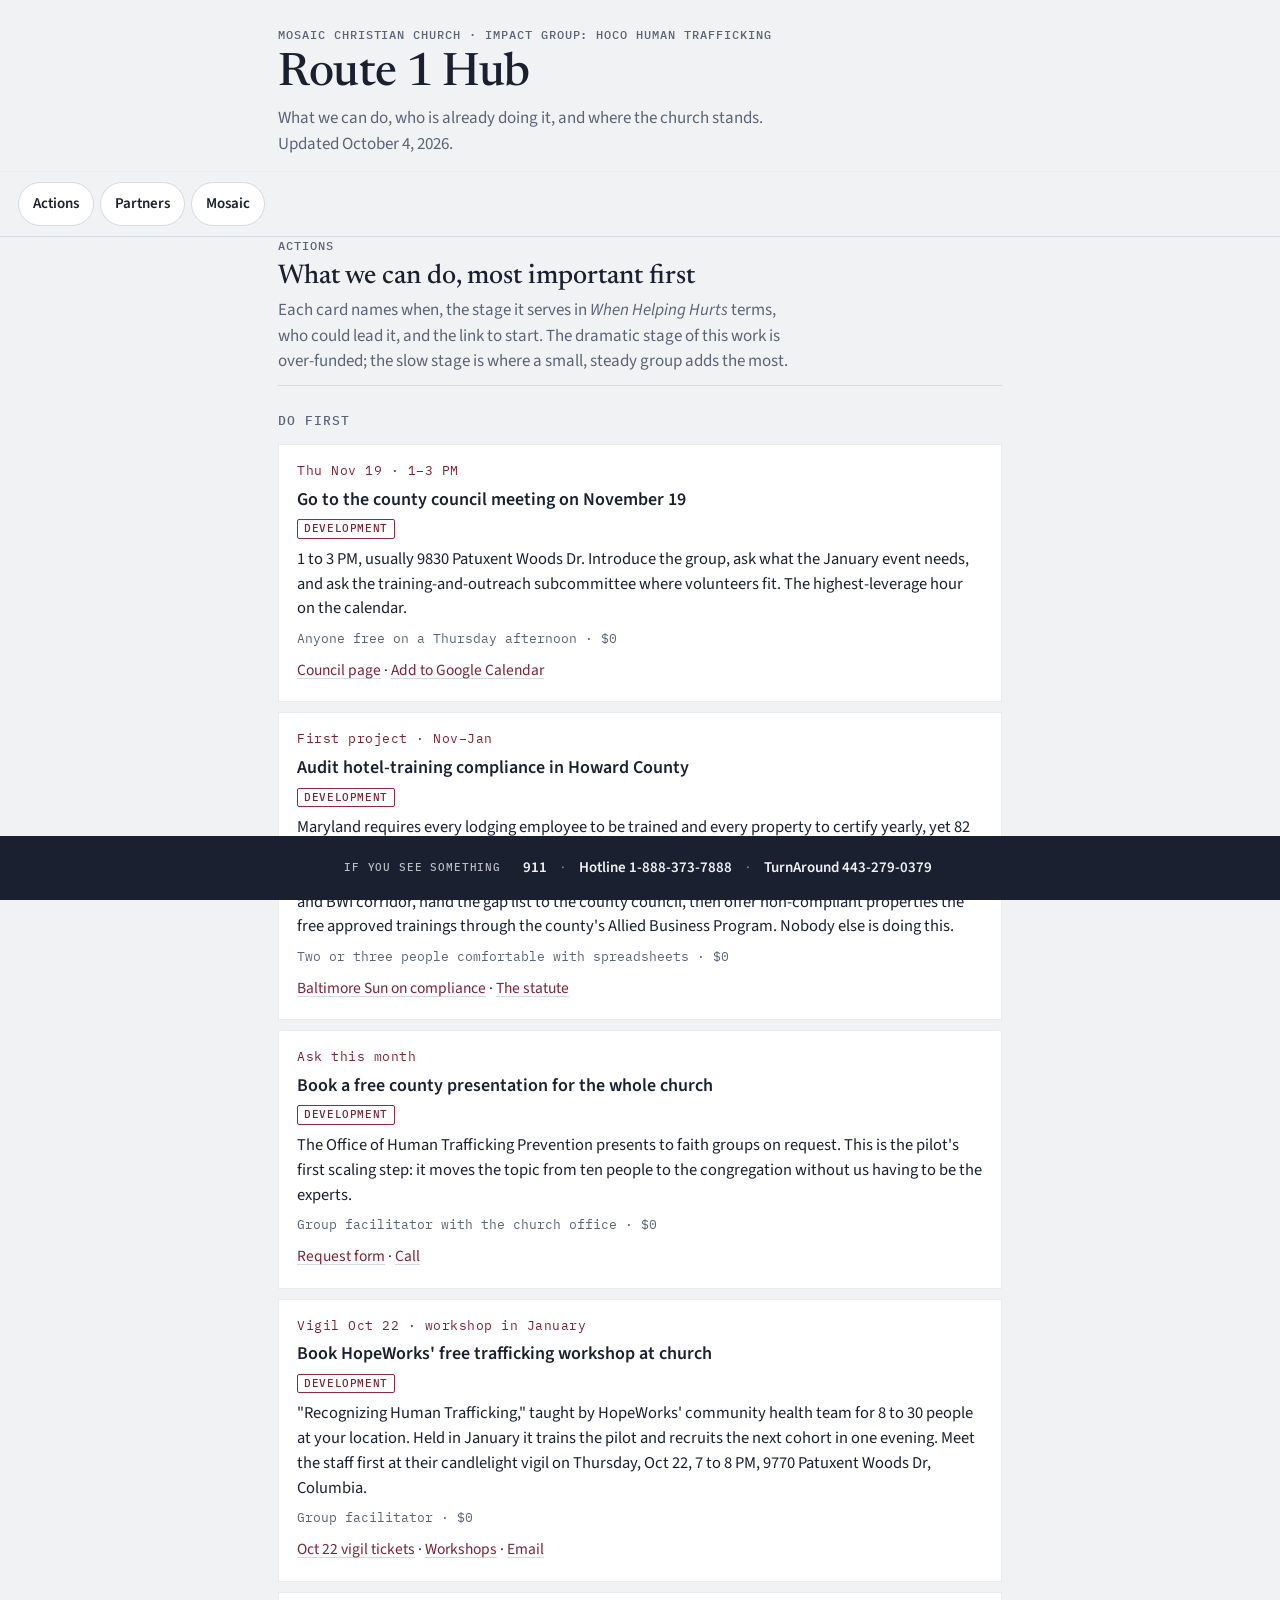
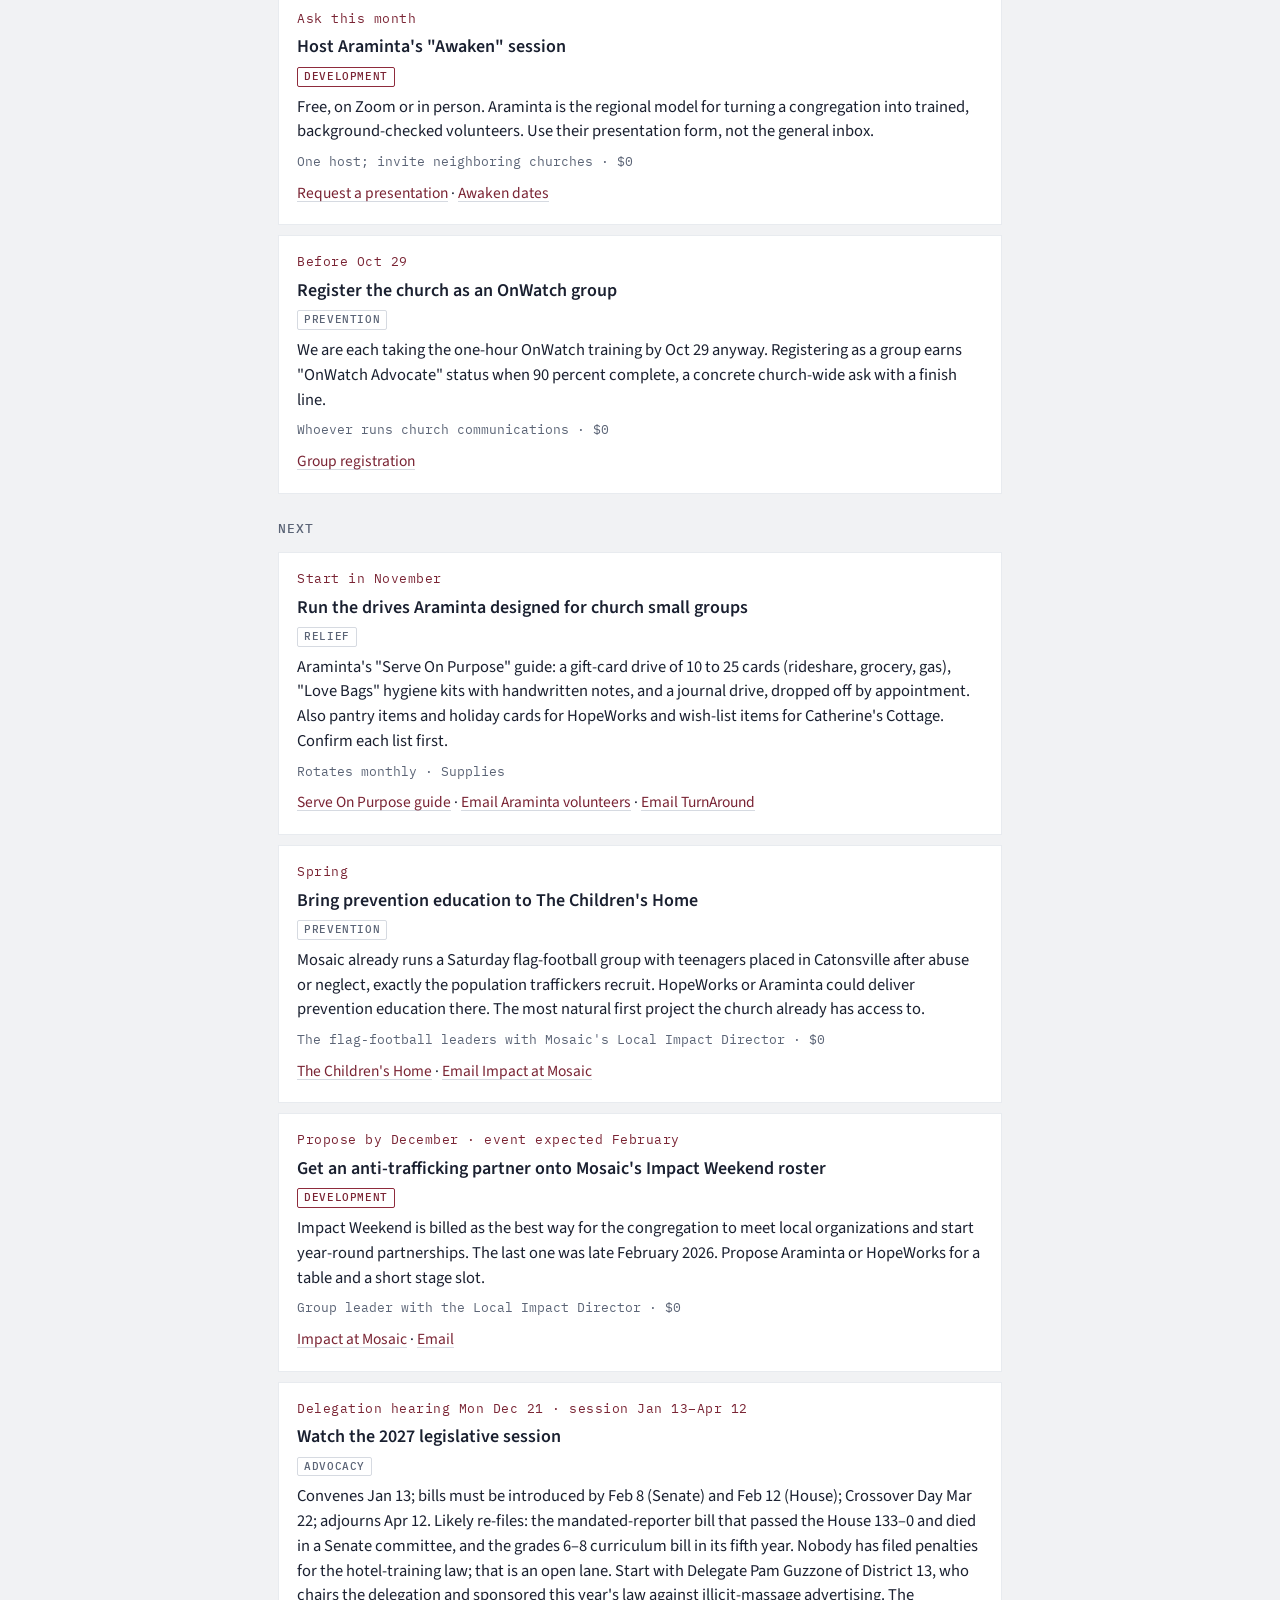
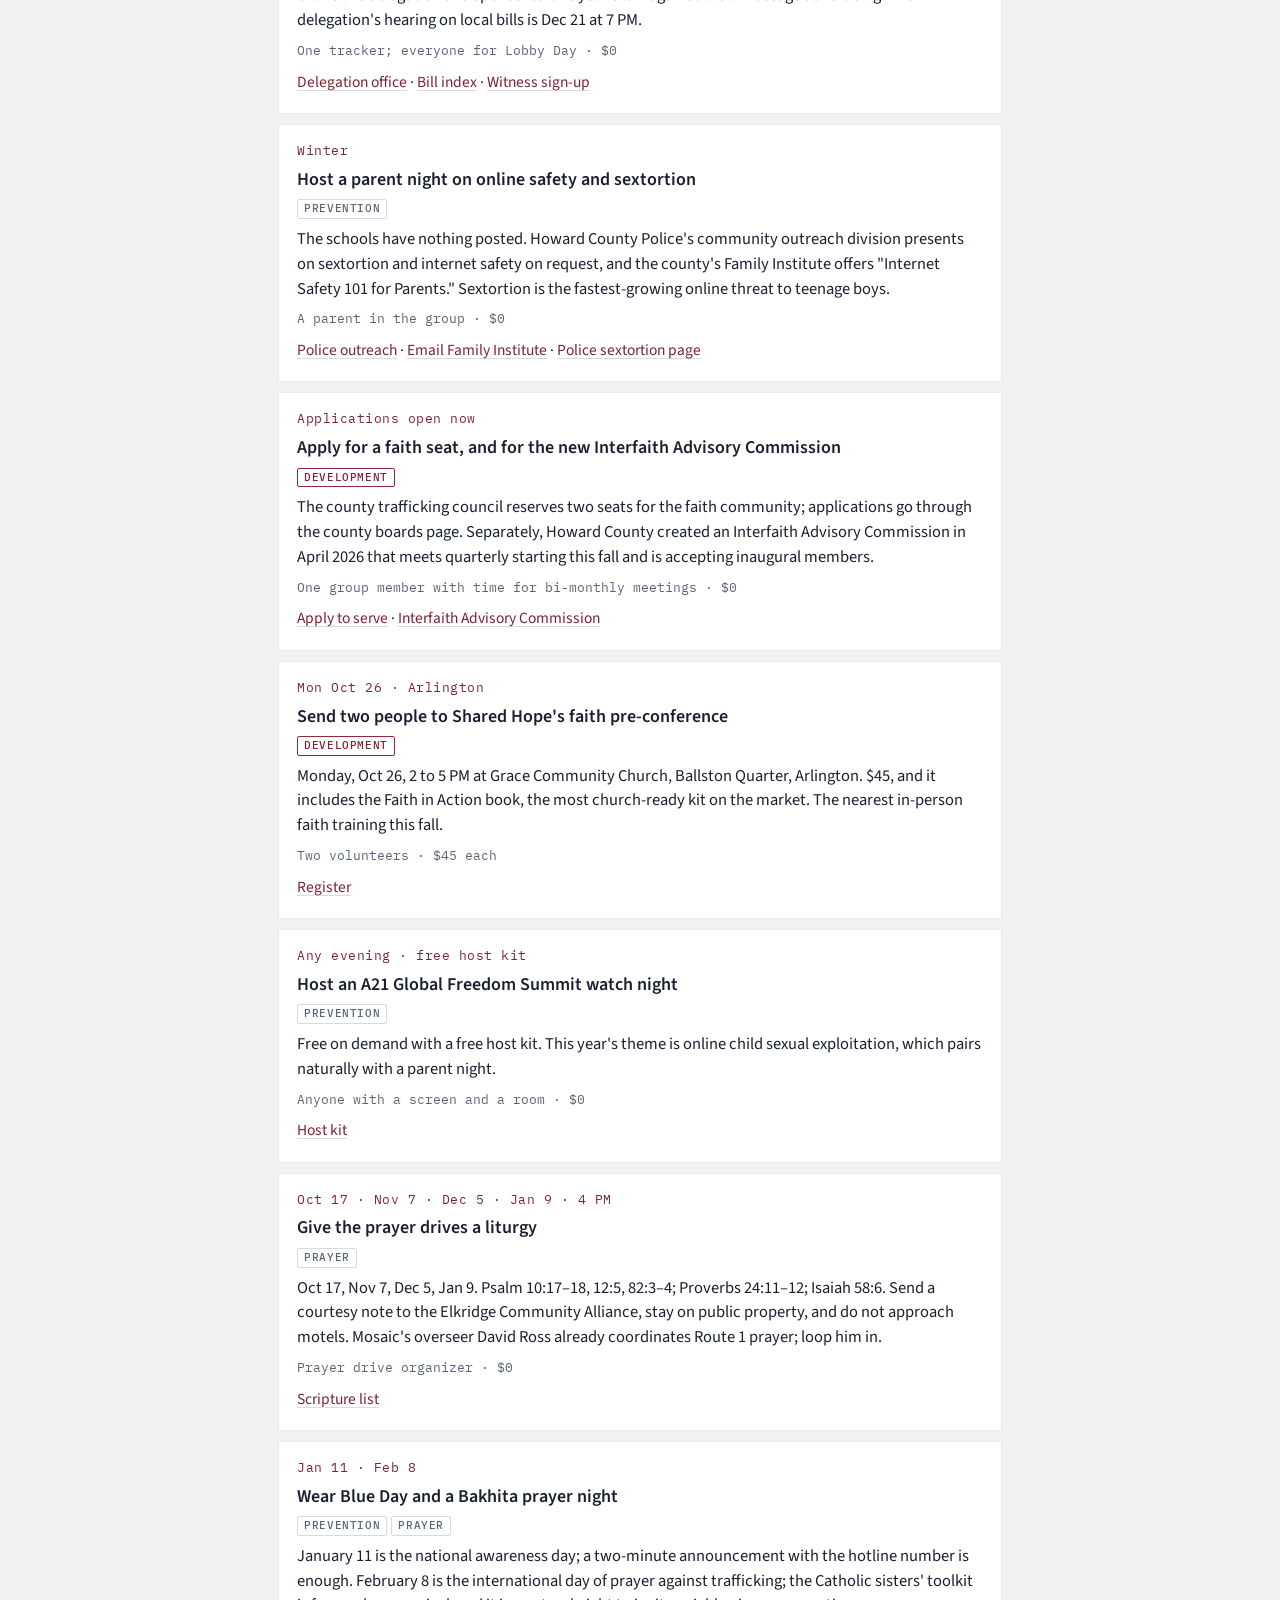
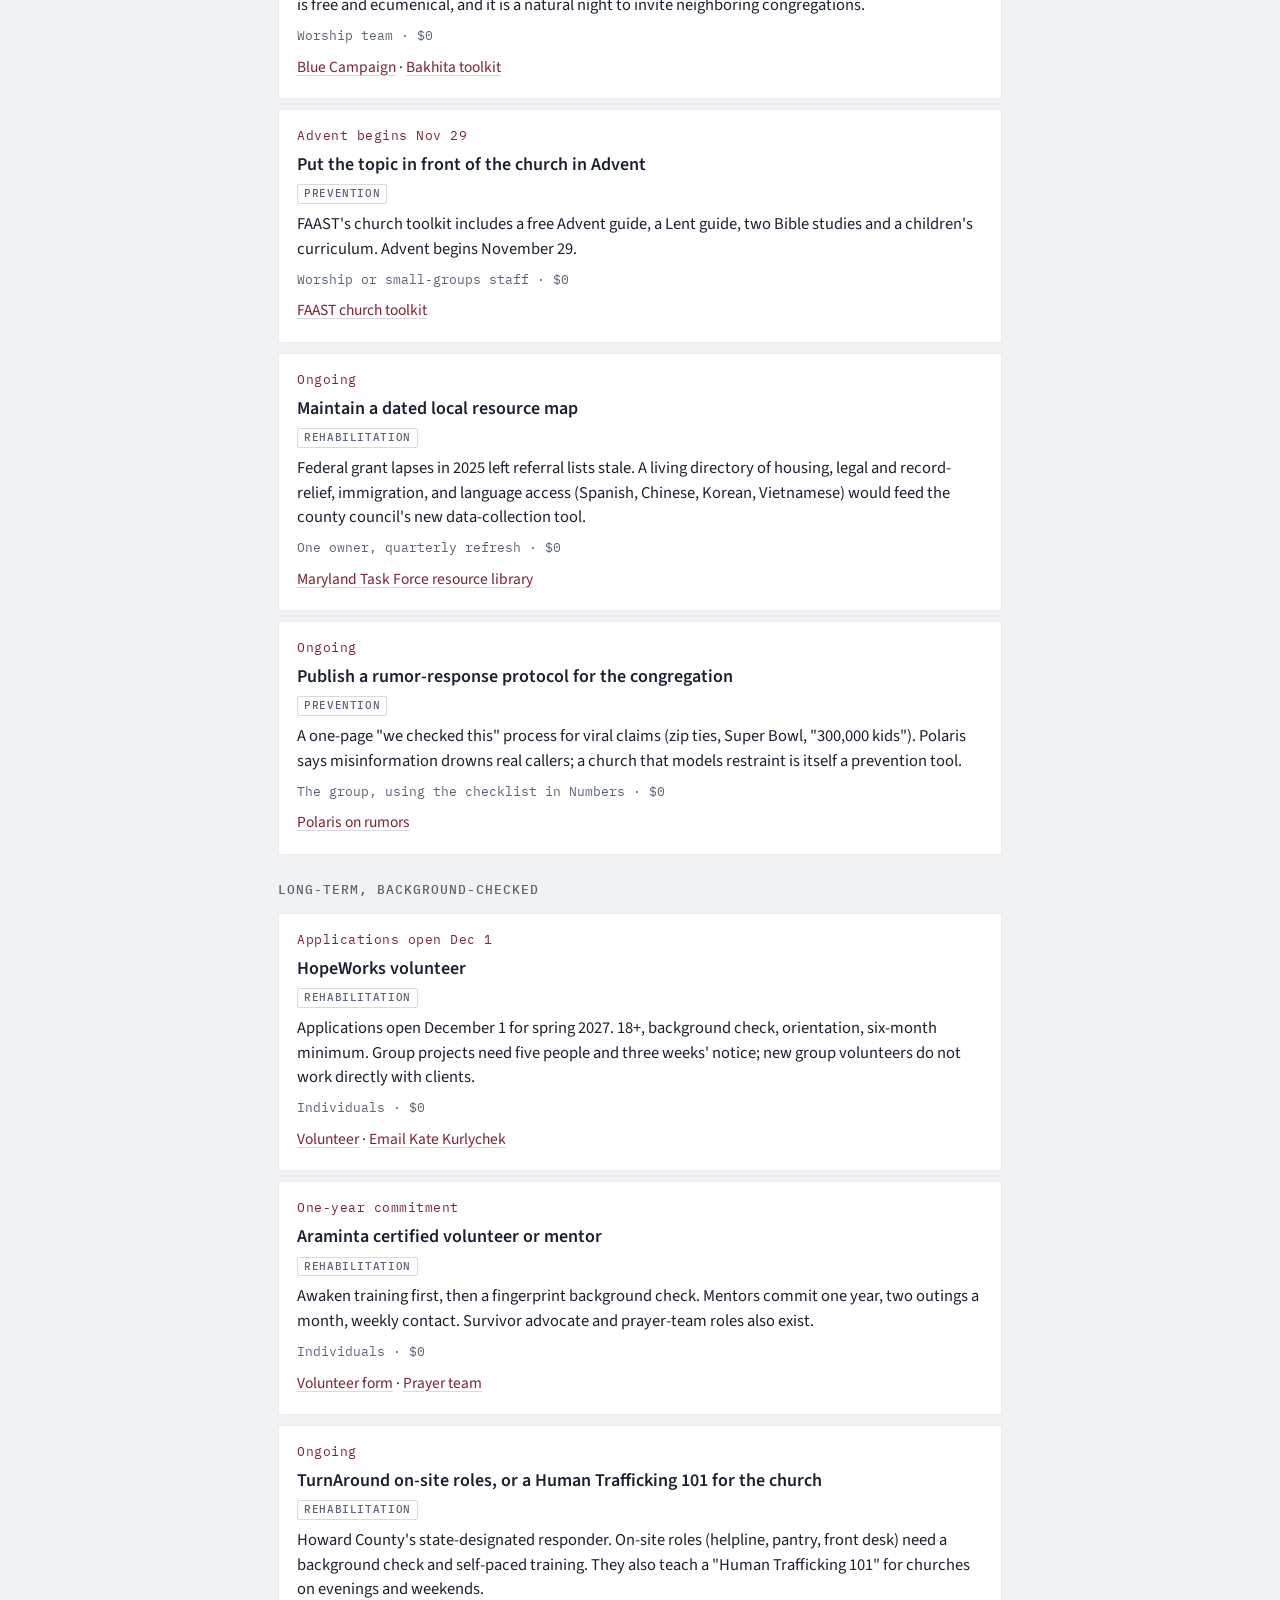
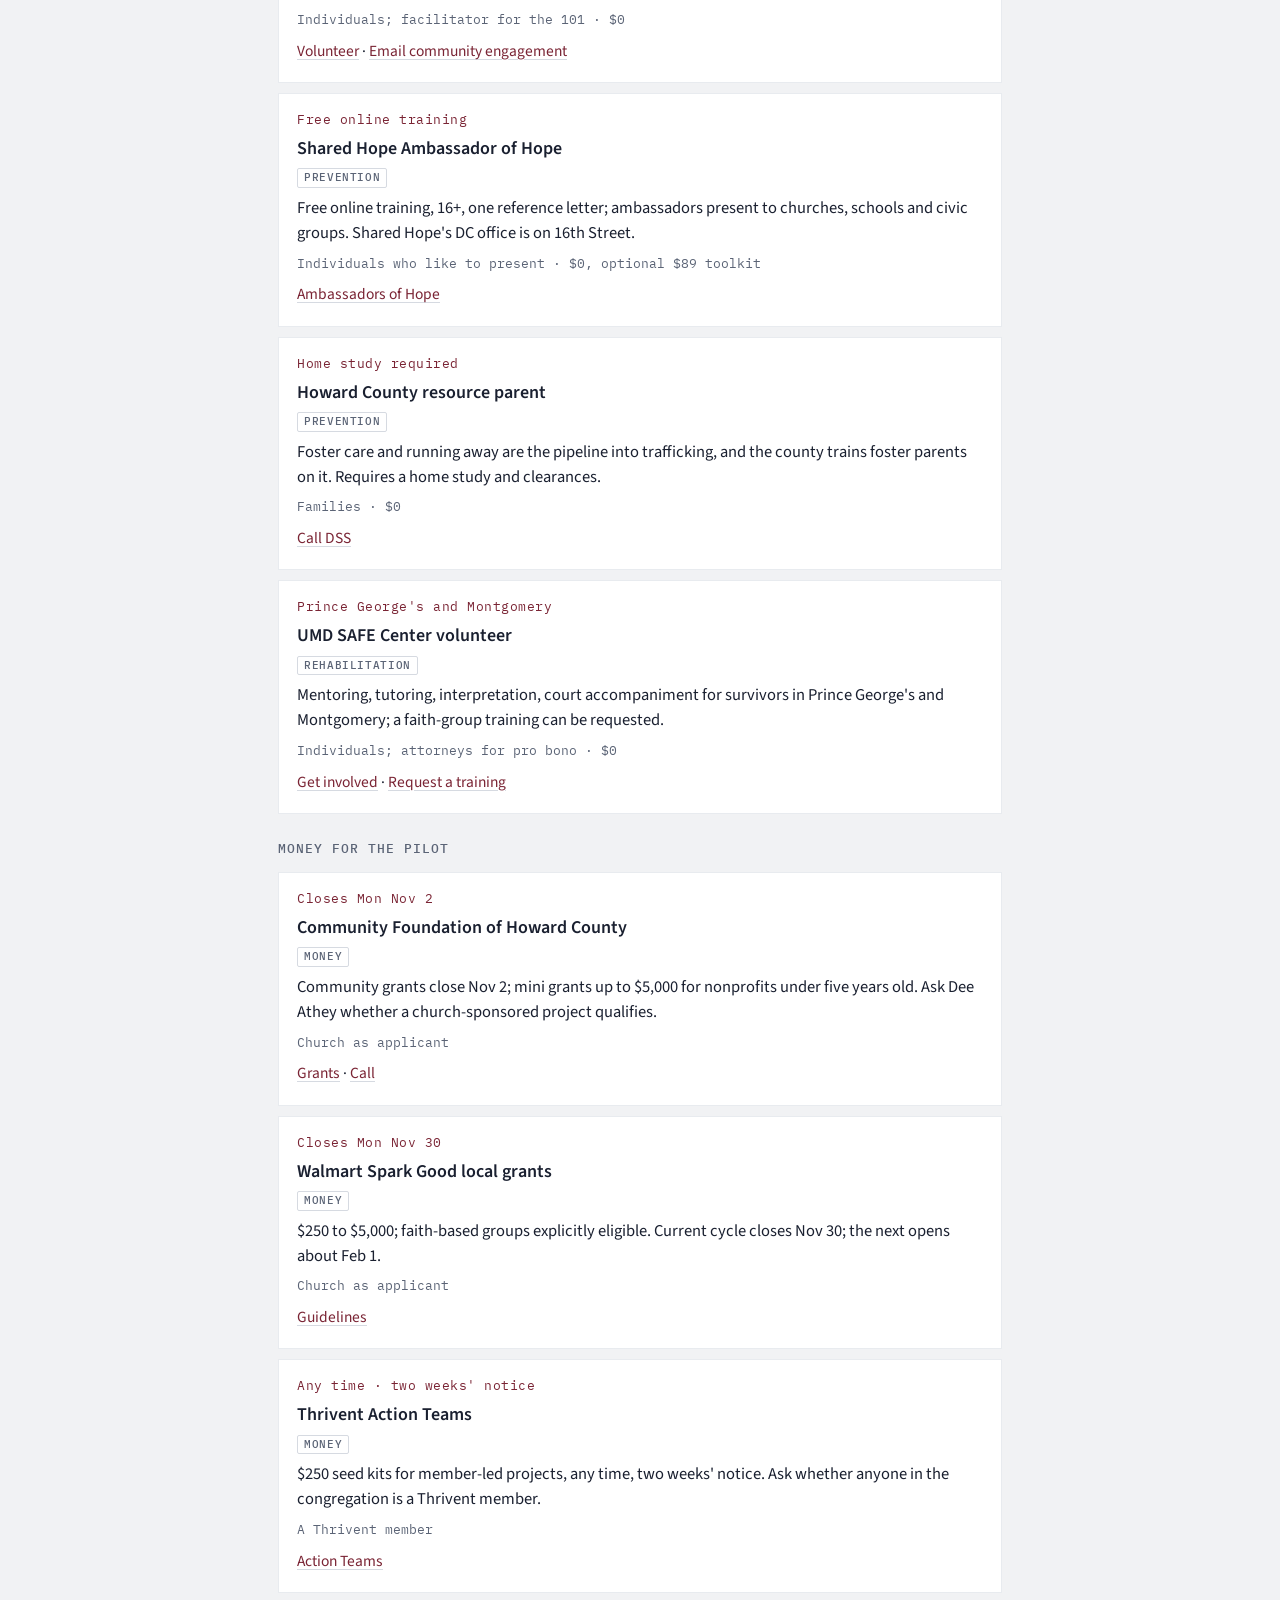
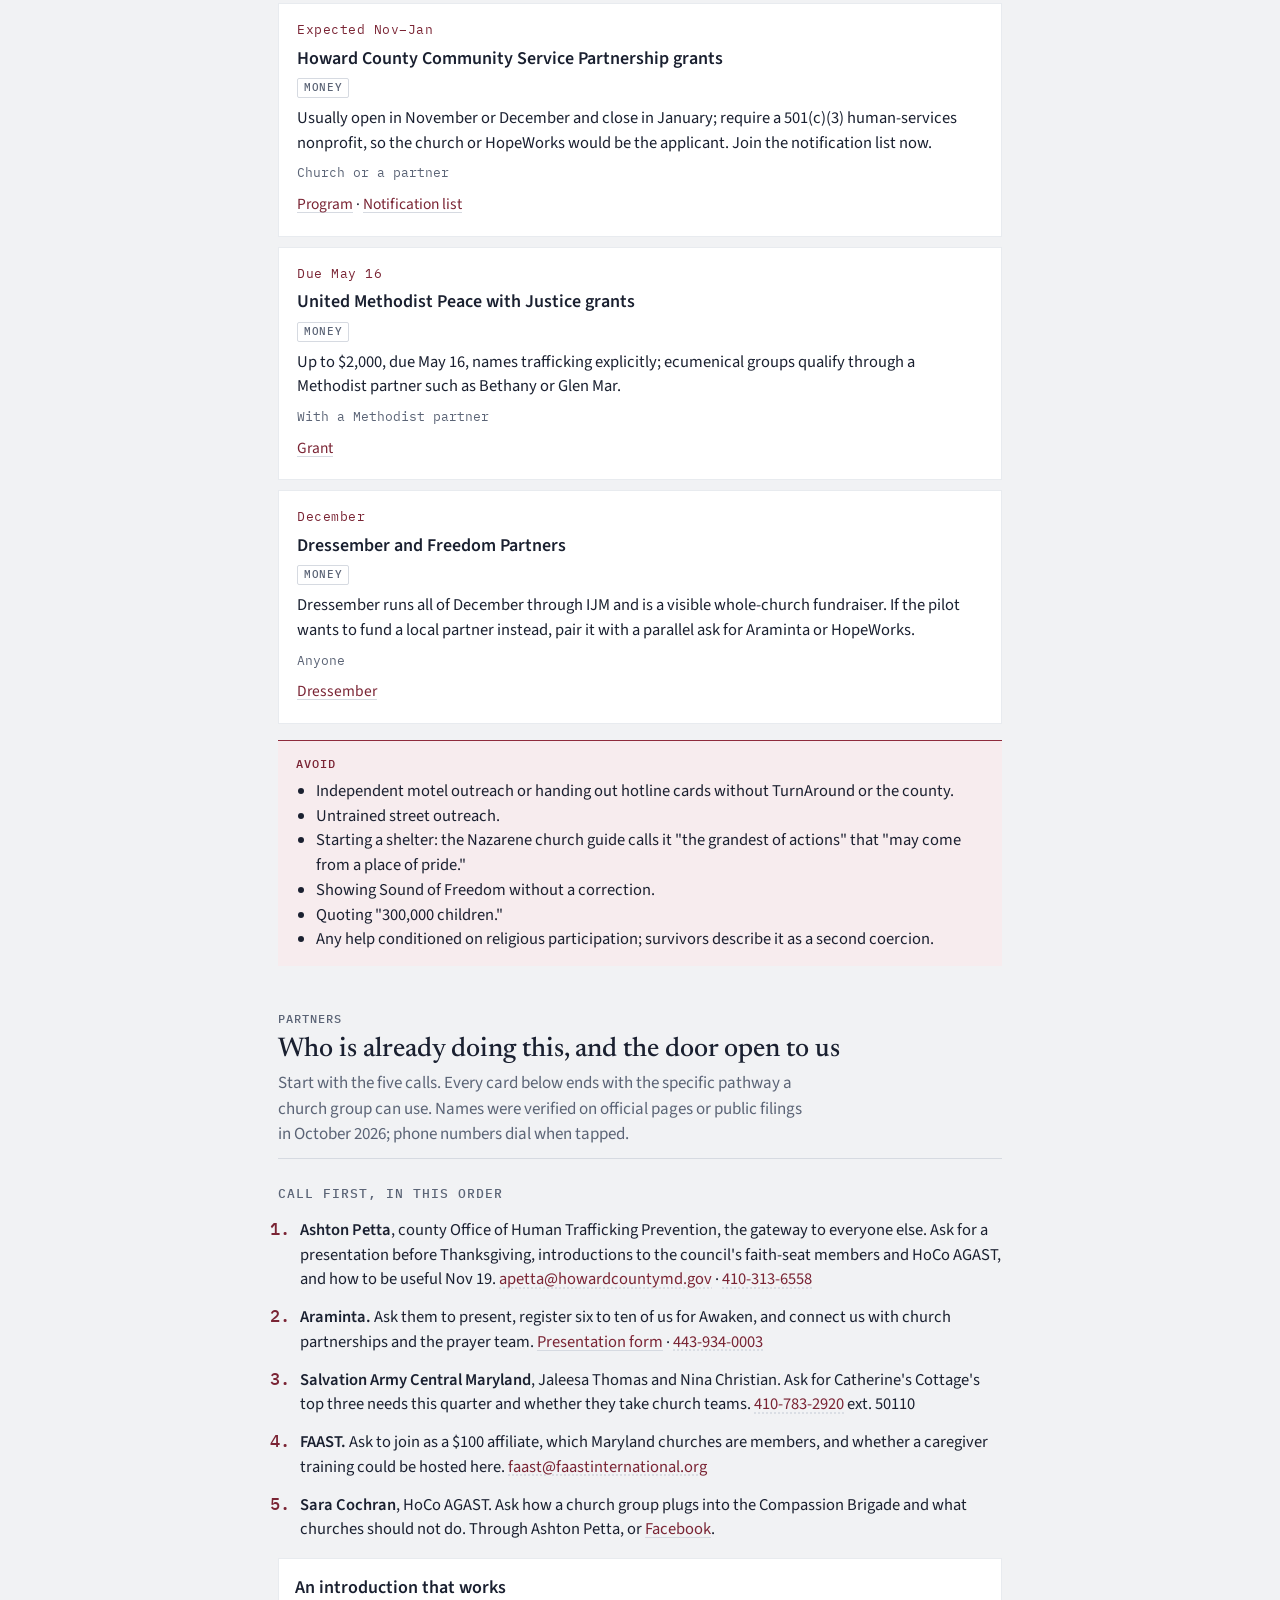
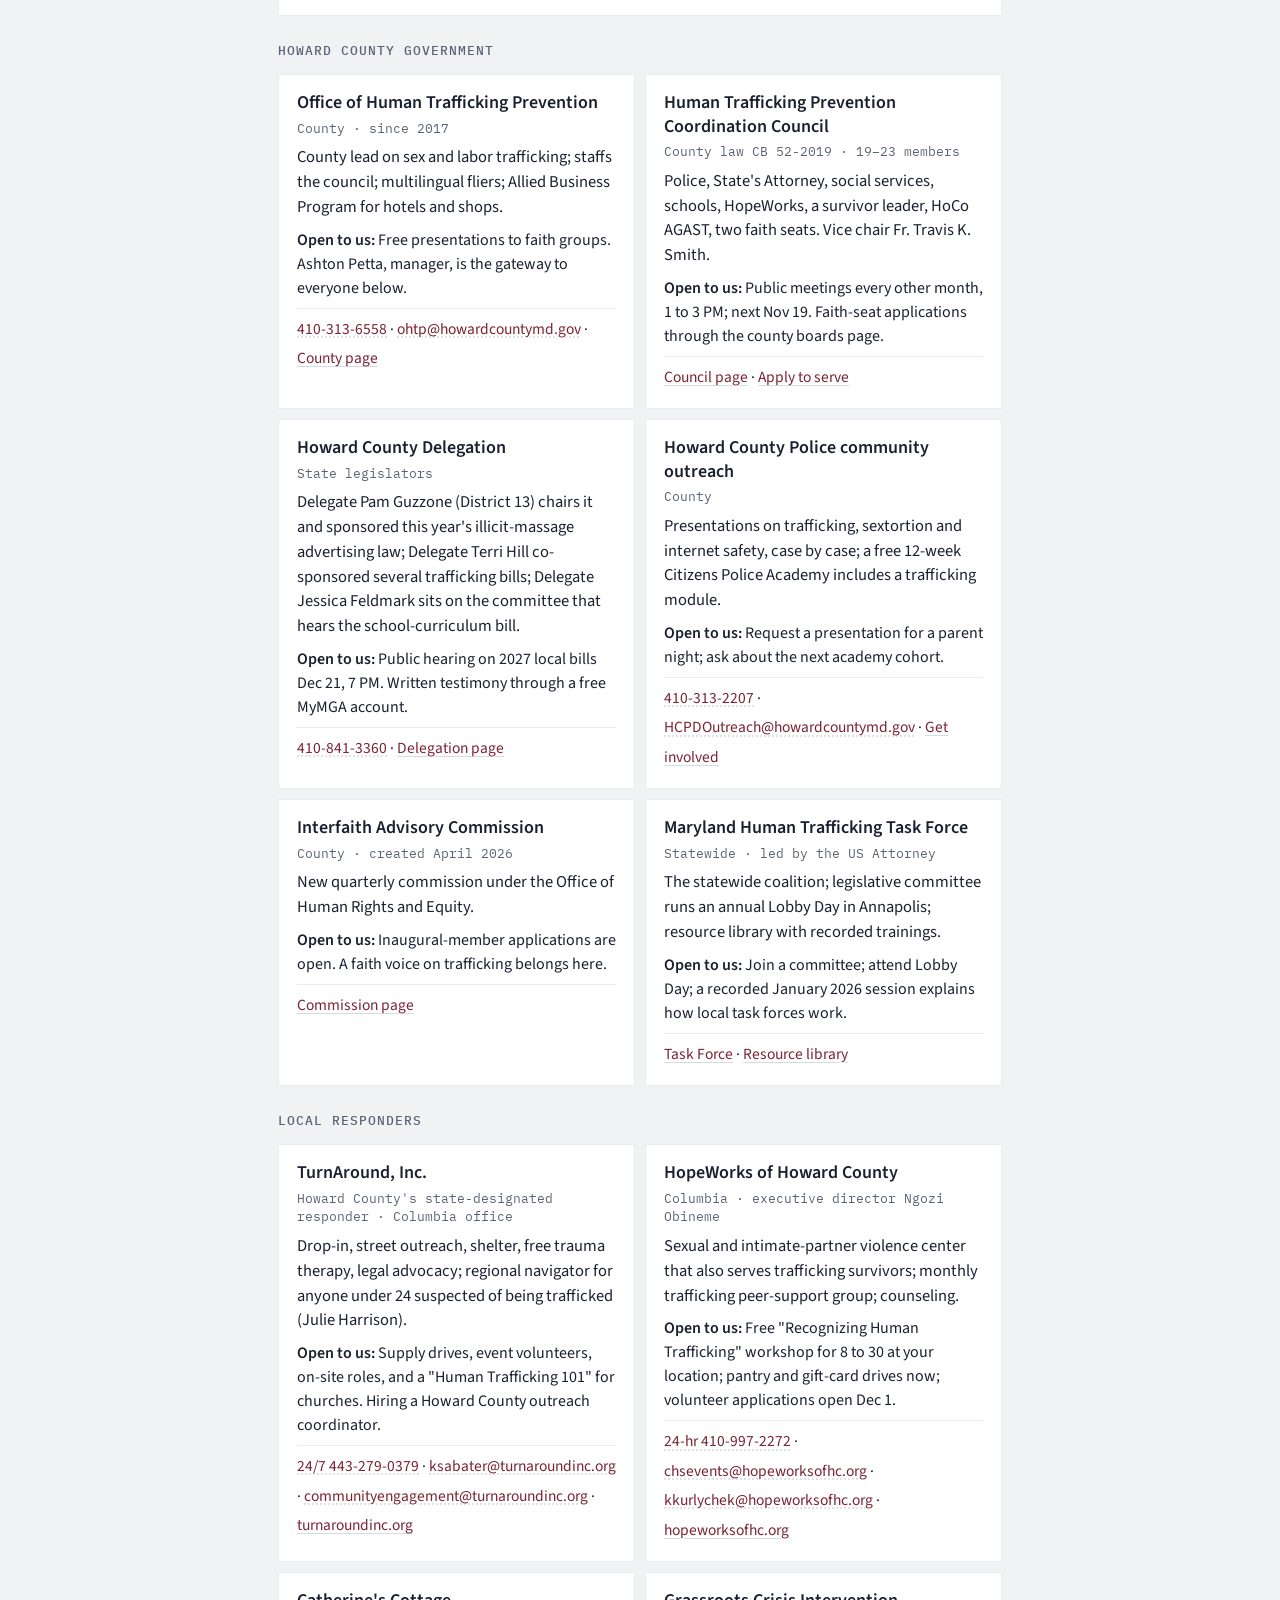
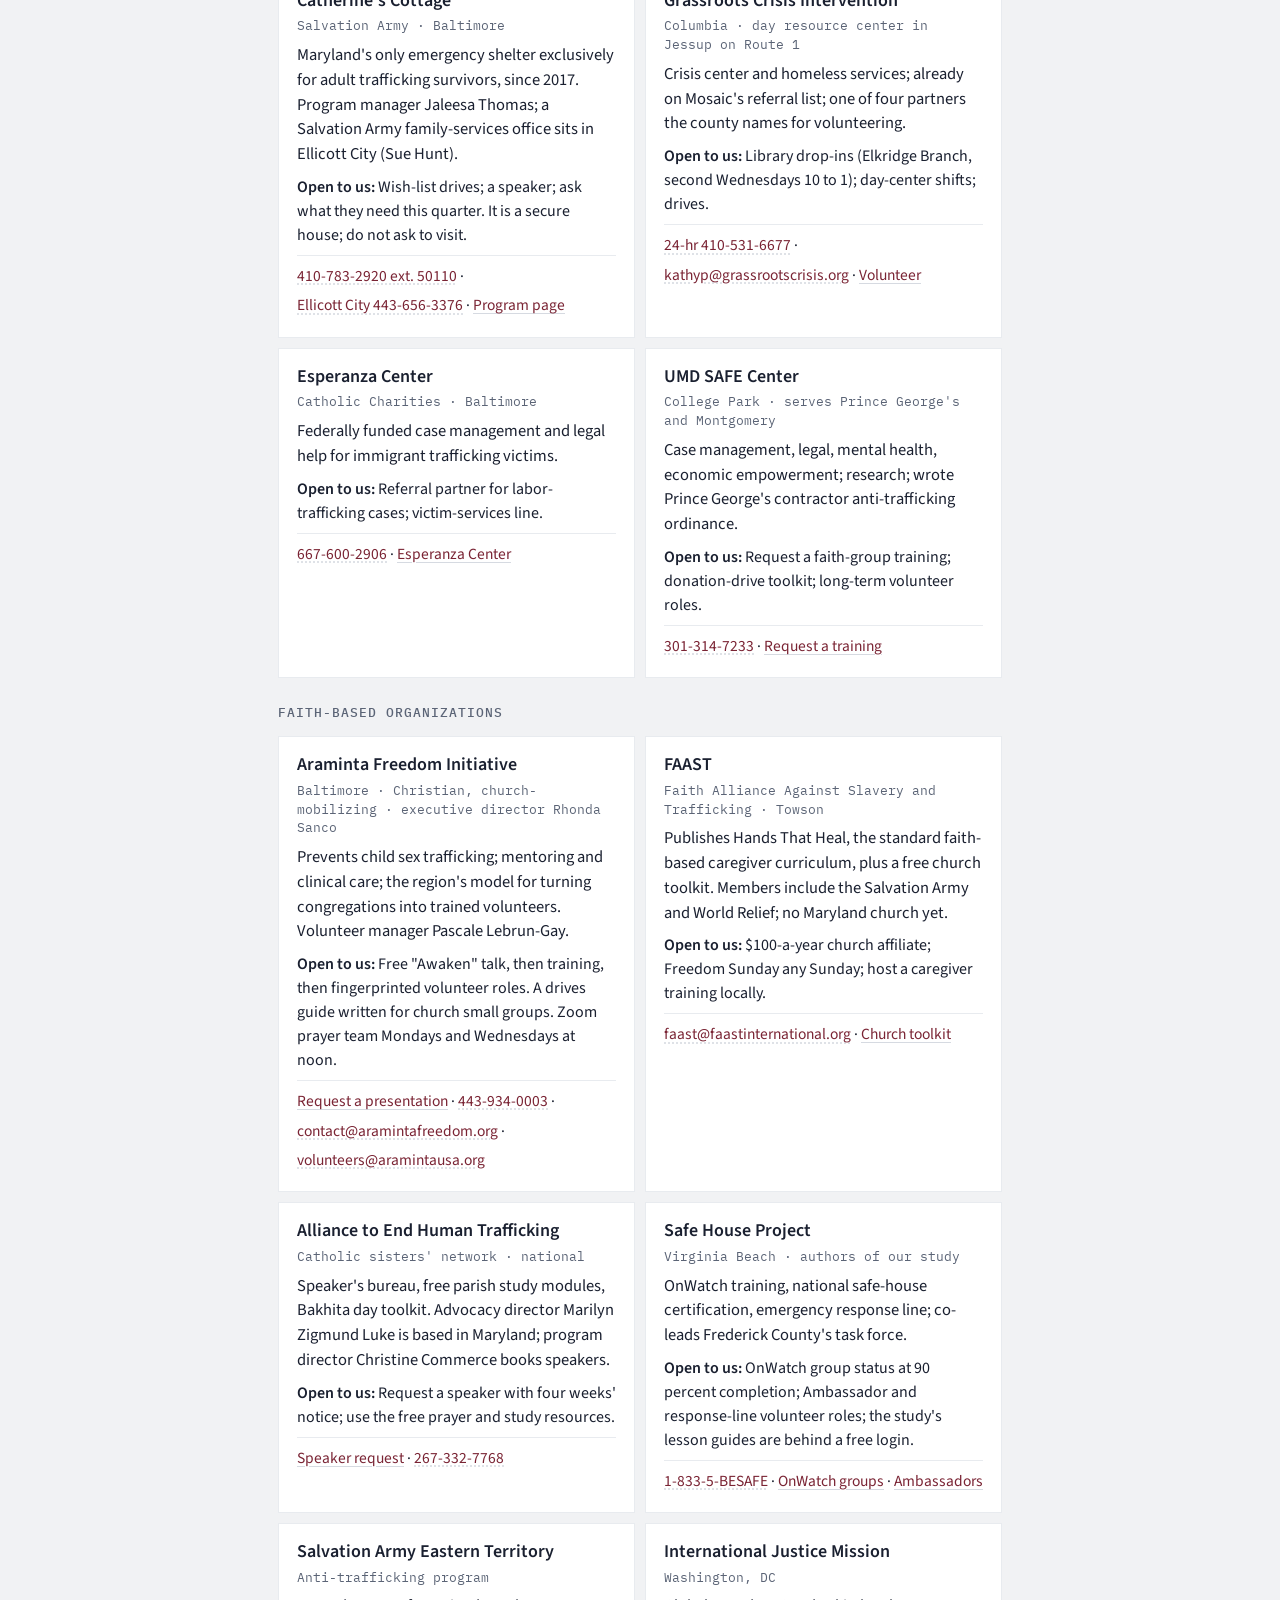
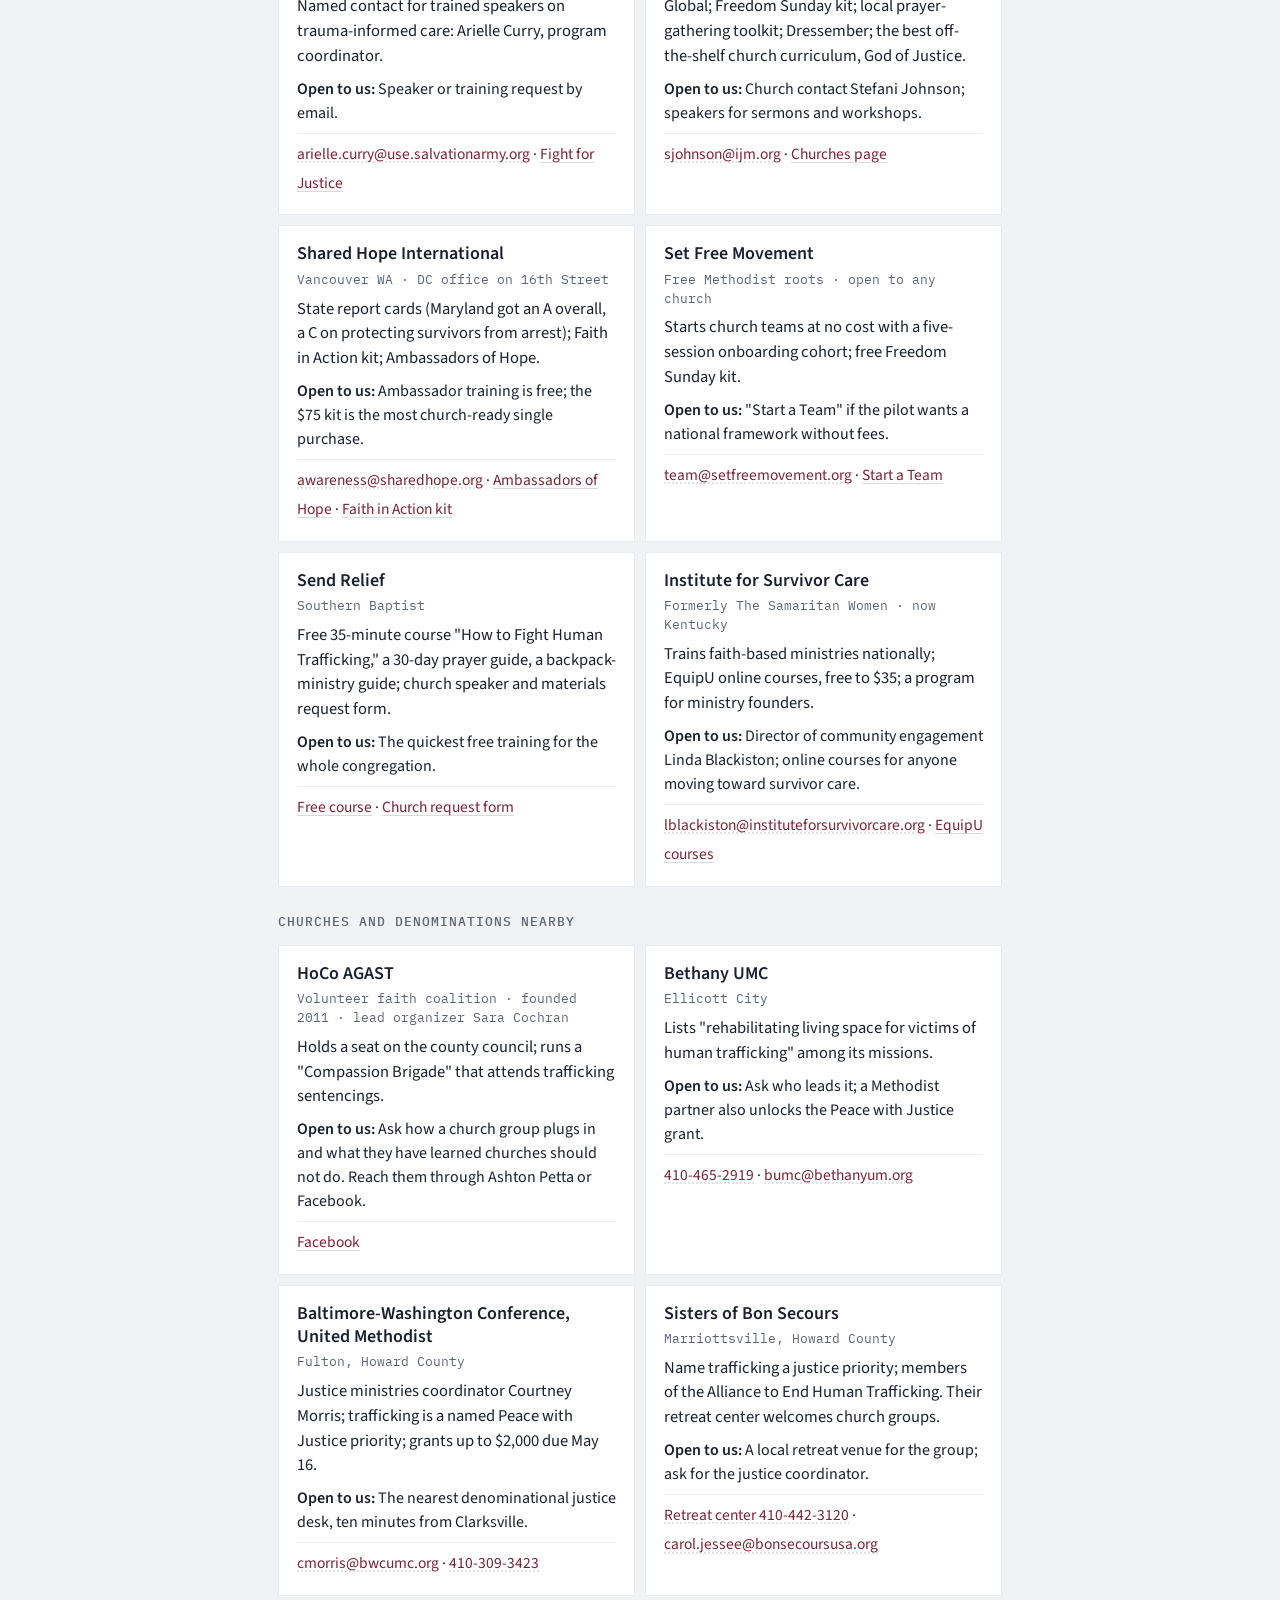
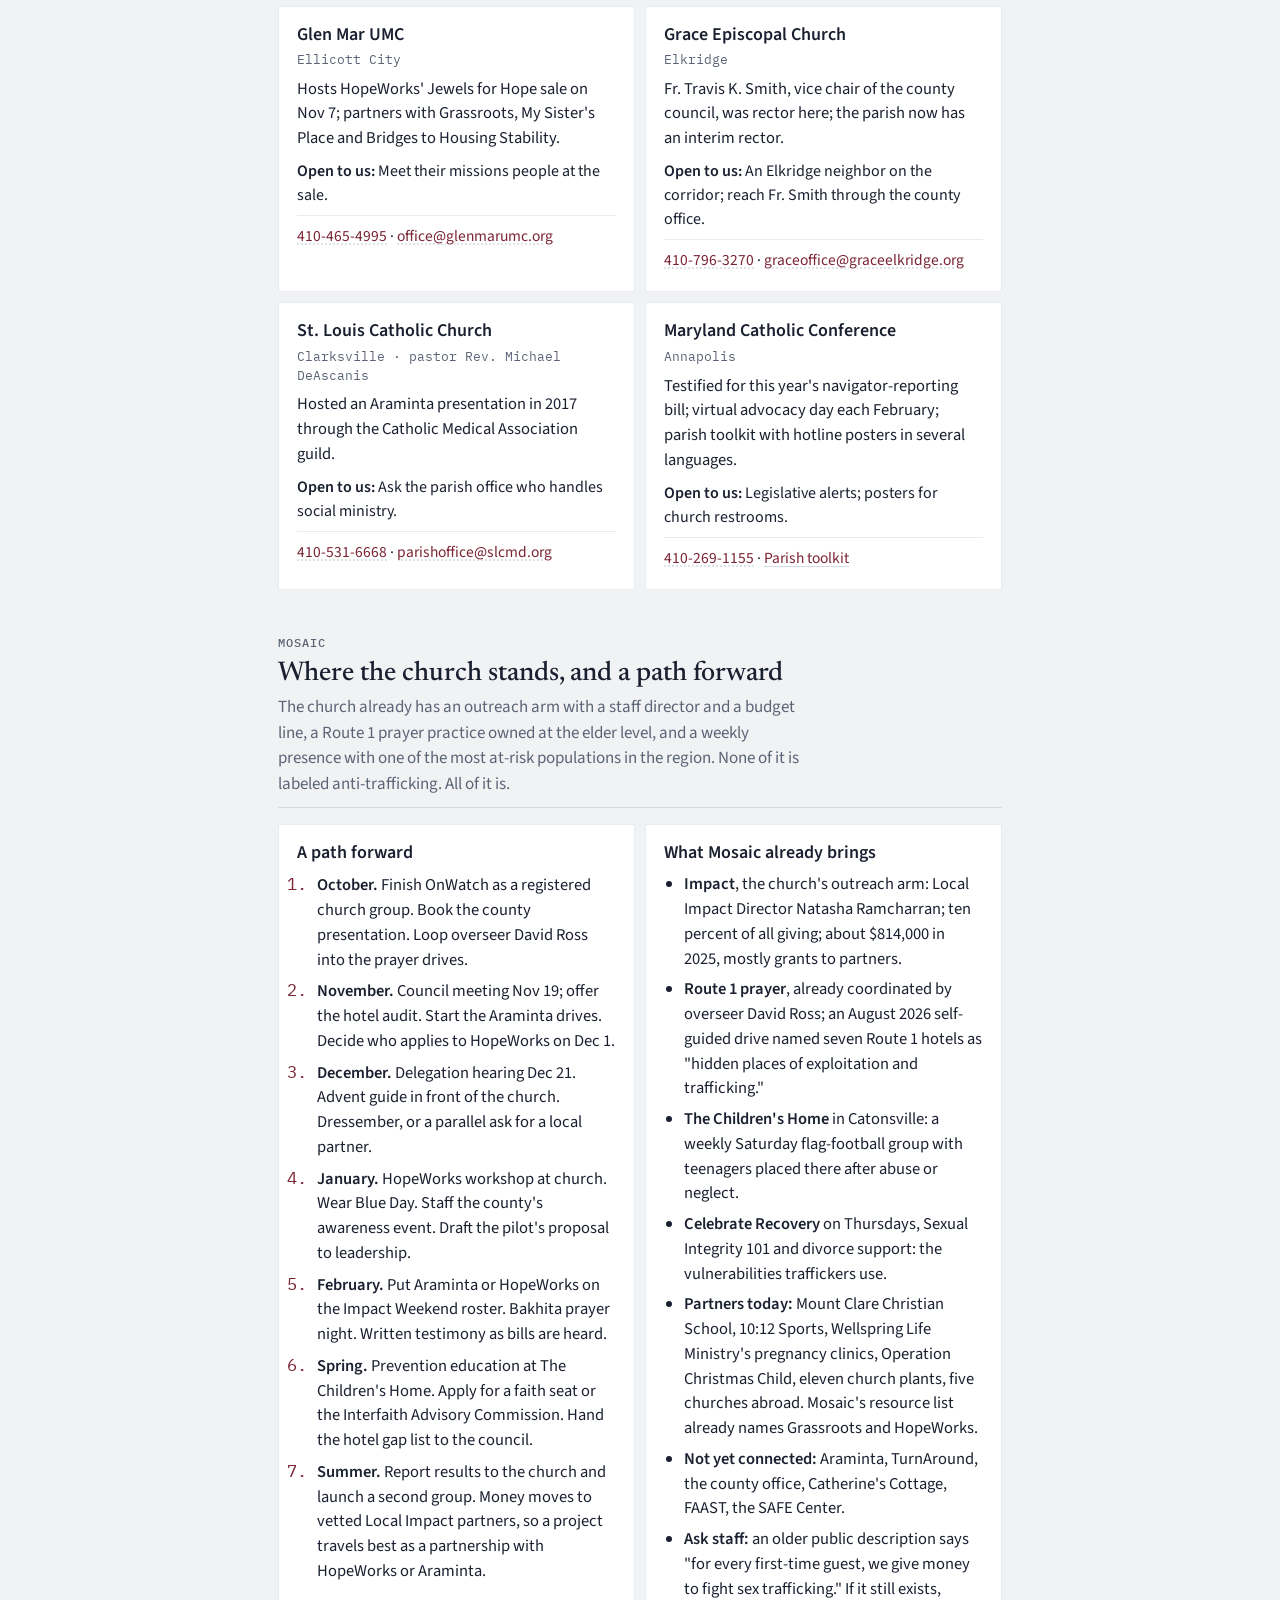
==== index.html @ 4ab7ff38 "Route 1 Hub: actions, partners and pathways for the Impact Group Co-Authored-By: Claude Fable 5.1 <n" ====
<!doctype html>
<html lang="en">
<head>
<meta charset="utf-8">
<meta name="viewport" content="width=device-width, initial-scale=1">
<meta name="color-scheme" content="light dark">
<meta name="robots" content="noindex">
<meta name="description" content="Actions, partners and pathways for Mosaic's Howard County anti-trafficking Impact Group.">
<style>body{margin:0;font-size:14px;font-family:system-ui,sans-serif;background:#f6f6f4}img{max-width:100%}[hidden]{display:none!important}</style>
</head>
<body>
<title>Route 1 Hub</title>
<link rel="preconnect" href="https://fonts.googleapis.com">
<link rel="stylesheet" href="https://fonts.googleapis.com/css2?family=Newsreader:ital,opsz,wght@0,6..72,400..700;1,6..72,400..600&amp;family=Source+Sans+3:wght@400;600;700&amp;family=IBM+Plex+Mono:wght@400;500&amp;display=swap">
<style>
  :root {
    color-scheme: light;
    --paper:#F1F2F4; --surface:#FFFFFF; --ink:#1A2030; --muted:#5B6476; --faint:#8A93A3;
    --rule:#D6DAE1; --rule-soft:#E8EBEF; --accent:#8E2B3C; --accent-ink:#7A2434; --accent-soft:#F7ECEE;
    --chip:#E9EBEF; --focus:#2A5BD7;
  }
  @media (prefers-color-scheme: dark) {
    :root:not([data-theme="light"]) {
      color-scheme: dark;
      --paper:#13171F; --surface:#1B2029; --ink:#E7E9EE; --muted:#A3ABBA; --faint:#7E879A;
      --rule:#2E3542; --rule-soft:#262D39; --accent:#E0808E; --accent-ink:#EC9AA5; --accent-soft:#2B1F24;
      --chip:#262D39; --focus:#8DB0FF;
    }
  }
  :root[data-theme="dark"] {
    color-scheme: dark;
    --paper:#13171F; --surface:#1B2029; --ink:#E7E9EE; --muted:#A3ABBA; --faint:#7E879A;
    --rule:#2E3542; --rule-soft:#262D39; --accent:#E0808E; --accent-ink:#EC9AA5; --accent-soft:#2B1F24;
    --chip:#262D39; --focus:#8DB0FF;
  }
  * { box-sizing: border-box; }
  html { scroll-padding-top: 72px; }
  body { margin:0; background:var(--paper); color:var(--ink); font-family:"Source Sans 3","Segoe UI",Roboto,system-ui,sans-serif; font-size:18px; line-height:1.5; -webkit-font-smoothing:antialiased; padding-bottom: 76px; }
  a { color:var(--accent-ink); text-decoration-color:var(--rule); text-underline-offset:3px; }
  a:hover { text-decoration-color:var(--accent); }
  a.tel, a.mail { display:inline-block; padding:6px 0; margin:-6px 0; white-space:nowrap; text-decoration-style:dotted; }
  :focus-visible { outline:2px solid var(--focus); outline-offset:2px; }
  .eyebrow { font-family:"IBM Plex Mono",ui-monospace,monospace; font-size:12px; letter-spacing:.08em; text-transform:uppercase; color:var(--muted); font-weight:500; }
  h1 { font-family:"Newsreader",Georgia,serif; font-weight:500; font-size:clamp(34px,6vw,46px); line-height:1.05; margin:6px 0 8px; letter-spacing:-.01em; text-wrap:balance; }
  h2 { font-family:"Newsreader",Georgia,serif; font-weight:500; font-size:27px; line-height:1.15; margin:0; text-wrap:balance; }
  h3 { font-size:18px; font-weight:600; margin:0; line-height:1.3; }
  p { margin:0; }
  .small, small { font-size:15px; color:var(--muted); line-height:1.45; }
  strong { font-weight:600; }
  .wrap { max-width:760px; margin:0 auto; padding:0 18px; }

  /* header + chips */
  .top { background:var(--paper); border-bottom:1px solid var(--rule); padding:26px 0 0; }
  .dek { font-size:17px; color:var(--muted); max-width:62ch; margin-bottom:14px; }
  .chips { position:sticky; top:0; z-index:5; background:var(--paper); border-top:1px solid var(--rule-soft); display:flex; gap:6px; overflow-x:auto; padding:10px 18px; -webkit-overflow-scrolling:touch; scrollbar-width:none; }
  .chips::-webkit-scrollbar { display:none; }
  .chips a { flex:0 0 auto; min-height:44px; display:inline-flex; align-items:center; padding:0 14px; border:1px solid var(--rule); border-radius:22px; background:var(--surface); color:var(--ink); text-decoration:none; font-size:15px; font-weight:600; }
  .chips a:hover { border-color:var(--ink); }

  main { display:grid; gap:44px; padding-top:28px; }
  section { display:grid; gap:16px; }
  .sec-head { display:grid; gap:6px; padding-bottom:10px; border-bottom:1px solid var(--rule); }
  .lede { color:var(--muted); font-size:17px; max-width:66ch; }

  /* start */
  .start { background:var(--surface); border:1px solid var(--rule); padding:18px 20px; gap:10px; }
  .start ol { margin:0; padding-left:22px; }
  .start li + li { margin-top:8px; }
  .start li::marker { font-family:"IBM Plex Mono",monospace; color:var(--accent-ink); }

  /* filters */
  .filters { display:flex; flex-wrap:wrap; gap:6px; }
  .filters button { min-height:40px; padding:0 14px; border:1px solid var(--rule); border-radius:20px; background:var(--surface); color:var(--ink); font:600 15px "Source Sans 3",system-ui,sans-serif; cursor:pointer; }
  .filters button.on { background:var(--ink); color:var(--paper); border-color:var(--ink); }

  /* calendar */
  .events { list-style:none; margin:0; padding:0; display:grid; gap:0; background:var(--surface); border:1px solid var(--rule-soft); }
  .ev { display:grid; grid-template-columns:7.5rem minmax(0,1fr); gap:10px; padding:12px 14px; border-bottom:1px solid var(--rule-soft); }
  .ev:last-child { border-bottom:0; }
  .ev .date { font-family:"IBM Plex Mono",ui-monospace,monospace; font-size:13.5px; color:var(--muted); padding-top:3px; }
  .ev .title { font-weight:600; line-height:1.35; }
  .ev .why { font-size:15.5px; color:var(--muted); margin-top:2px; }
  .ev .links { font-size:15px; margin-top:4px; }
  @media (max-width:520px) { .ev { grid-template-columns:1fr; gap:3px; } .ev .date { padding-top:0; } }
  .tag { display:inline-block; font-family:"IBM Plex Mono",ui-monospace,monospace; font-size:10.5px; letter-spacing:.06em; text-transform:uppercase; font-weight:500; border:1px solid var(--rule); color:var(--muted); padding:1px 6px; border-radius:2px; vertical-align:middle; margin-left:4px; }
  .tag.exp { border-style:dashed; }
  .tag.star { border-color:var(--accent); color:var(--accent-ink); }
  .tag.cat { background:var(--chip); border-color:transparent; }
  .tag.development { border-color:var(--accent); color:var(--accent-ink); }

  /* cards */
  .grp-h { font-family:"IBM Plex Mono",ui-monospace,monospace; font-size:12.5px; letter-spacing:.08em; text-transform:uppercase; color:var(--muted); font-weight:500; margin:10px 0 0; }
  .grp { display:grid; gap:10px; }
  .cards { display:grid; gap:10px; }
  .cards.two { grid-template-columns:repeat(auto-fit,minmax(min(320px,100%),1fr)); }
  .card { background:var(--surface); border:1px solid var(--rule-soft); padding:16px 18px; display:grid; gap:8px; align-content:start; min-width:0; }
  .card p { font-size:16.5px; }
  .card ul, .card ol { margin:0; padding-left:20px; font-size:16.5px; }
  .card li + li { margin-top:6px; }
  .card .tags { display:flex; flex-wrap:wrap; gap:4px; }
  .card .tags .tag { margin-left:0; }
  .card .meta { font-family:"IBM Plex Mono",ui-monospace,monospace; font-size:12.5px; color:var(--muted); }
  .card .links { font-size:15.5px; line-height:1.9; }
  .card .sub { font-family:"IBM Plex Mono",ui-monospace,monospace; font-size:12.5px; color:var(--muted); margin-top:-4px; }
  .card .path { font-size:16px; }
  .card .contact { font-size:15.5px; line-height:1.9; padding-top:6px; border-top:1px solid var(--rule-soft); }
  .note { background:var(--accent-soft); border-top:1px solid var(--accent); padding:14px 18px; display:grid; gap:6px; }
  .note .eyebrow { color:var(--accent-ink); }
  .note ul { margin:0; padding-left:20px; font-size:16.5px; }

  .path-steps { padding-left:22px; }
  .path-steps li::marker { font-family:"IBM Plex Mono",monospace; color:var(--accent-ink); }

  /* lists */
  .plain { list-style:none; margin:0; padding:0; background:var(--surface); border:1px solid var(--rule-soft); }
  .plain li { display:grid; grid-template-columns:minmax(0,1fr); gap:8px; padding:12px 14px; border-bottom:1px solid var(--rule-soft); font-size:16.5px; }
  .plain li:last-child { border-bottom:0; }
  .ladder li, .stats li { grid-template-columns:6.5rem minmax(0,1fr); }
  .plain .k { font-family:"IBM Plex Mono",ui-monospace,monospace; font-size:13px; color:var(--muted); padding-top:3px; }
  .stats .k { font-size:22px; color:var(--ink); font-weight:500; padding-top:0; }
  @media (max-width:520px) { .ladder li { grid-template-columns:1fr; gap:2px; } }

  blockquote { margin:0; padding:0 0 0 16px; border-left:1px solid var(--rule); }
  blockquote p { font-family:"Newsreader",Georgia,serif; font-style:italic; font-size:19px; line-height:1.4; }
  blockquote cite { display:block; margin-top:4px; font-style:normal; font-family:"IBM Plex Mono",monospace; font-size:12.5px; color:var(--muted); }

  .calls { margin:0; padding-left:22px; display:grid; gap:12px; }
  .calls li::marker { font-family:"IBM Plex Mono",monospace; color:var(--accent-ink); font-weight:500; }
  details { background:var(--surface); border:1px solid var(--rule-soft); padding:12px 16px; display:grid; gap:8px; }
  summary { cursor:pointer; font-weight:600; min-height:32px; display:flex; align-items:center; }
  .foot { padding-top:12px; border-top:1px solid var(--rule); }

  /* sticky emergency bar */
  .sos { position:fixed; left:0; right:0; bottom:0; z-index:6; background:var(--ink); color:var(--paper); padding:10px 14px; display:flex; flex-wrap:wrap; align-items:center; justify-content:center; gap:4px 10px; font-size:15px; }
  .sos .eyebrow { color:var(--paper); opacity:.75; width:100%; text-align:center; font-size:10.5px; }
  .sos a { color:var(--paper); font-weight:600; text-decoration:none; padding:8px 4px; margin:0; min-height:44px; display:inline-flex; align-items:center; }
  .sos .sep { opacity:.5; }
  @media (min-width:600px) { .sos .eyebrow { width:auto; margin-right:8px; } }
  @media print { .chips, .sos, .filters { display:none; } body { padding-bottom:0; } .card, .ev, .start { break-inside:avoid; } a { color:inherit; } }
  @media (prefers-reduced-motion: reduce) { * { scroll-behavior:auto; } }
  .card .when { font-family:"IBM Plex Mono",ui-monospace,monospace; font-size:12.5px; color:var(--accent-ink); letter-spacing:.04em; }
  .calls li { font-size:16.5px; }

</style>

<header class="top">
  <div class="wrap">
    <div class="eyebrow">Mosaic Christian Church · Impact Group: HoCo Human Trafficking</div>
    <h1>Route 1 Hub</h1>
    <p class="dek">What we can do, who is already doing it, and where the church stands. Updated October 4, 2026.</p>
  </div>
  <nav class="chips" aria-label="Sections">
    <a href="#actions">Actions</a><a href="#partners">Partners</a><a href="#mosaic">Mosaic</a>
  </nav>
</header>

<main class="wrap">

<section id="actions">
  <div class="sec-head"><div class="eyebrow">Actions</div><h2>What we can do, most important first</h2>
  <p class="lede">Each card names when, the stage it serves in <em>When Helping Hurts</em> terms, who could lead it, and the link to start. The dramatic stage of this work is over-funded; the slow stage is where a small, steady group adds the most.</p></div>
<h3 class="grp-h">Do first</h3><div class="cards"><article class="card act"><div class="when">Thu Nov 19 · 1–3 PM</div><h3>Go to the county council meeting on November 19</h3><div class="tags"><span class="tag development">Development</span></div><p>1 to 3 PM, usually 9830 Patuxent Woods Dr. Introduce the group, ask what the January event needs, and ask the training-and-outreach subcommittee where volunteers fit. The highest-leverage hour on the calendar.</p><div class="meta">Anyone free on a Thursday afternoon · $0</div><div class="links"><a href="https://www.howardcountymd.gov/boards-commissions/human-trafficking-prevention-coordination-council">Council page</a> · <a href="https://calendar.google.com/calendar/render?action=TEMPLATE&amp;text=Howard%20County%20Human%20Trafficking%20Prevention%20Coordination%20Council%20%28public%29&amp;dates=20261119T180000Z/20261119T200000Z&amp;location=9830%20Patuxent%20Woods%20Dr%2C%20Columbia%2C%20MD%2021046&amp;details=">Add to Google Calendar</a></div></article><article class="card act"><div class="when">First project · Nov–Jan</div><h3>Audit hotel-training compliance in Howard County</h3><div class="tags"><span class="tag development">Development</span></div><p>Maryland requires every lodging employee to be trained and every property to certify yearly, yet 82 of 765 did in 2025 and nobody publishes a county breakdown. Request the Department of Labor's certification list under the Public Information Act, map every hotel and motel on the Route 1, I-95 and BWI corridor, hand the gap list to the county council, then offer non-compliant properties the free approved trainings through the county's Allied Business Program. Nobody else is doing this.</p><div class="meta">Two or three people comfortable with spreadsheets · $0</div><div class="links"><a href="https://www.baltimoresun.com/2026/09/01/human-trafficking-training-hotels/">Baltimore Sun on compliance</a> · <a href="https://mgaleg.maryland.gov/mgawebsite/Laws/StatuteText?archived=False&amp;article=gbr&amp;enactments=False&amp;section=15-210">The statute</a></div></article><article class="card act"><div class="when">Ask this month</div><h3>Book a free county presentation for the whole church</h3><div class="tags"><span class="tag development">Development</span></div><p>The Office of Human Trafficking Prevention presents to faith groups on request. This is the pilot's first scaling step: it moves the topic from ten people to the congregation without us having to be the experts.</p><div class="meta">Group facilitator with the church office · $0</div><div class="links"><a href="https://www.howardcountymd.gov/human-trafficking-prevention">Request form</a> · <a href="tel:+14103136558">Call</a></div></article><article class="card act"><div class="when">Vigil Oct 22 · workshop in January</div><h3>Book HopeWorks' free trafficking workshop at church</h3><div class="tags"><span class="tag development">Development</span></div><p>"Recognizing Human Trafficking," taught by HopeWorks' community health team for 8 to 30 people at your location. Held in January it trains the pilot and recruits the next cohort in one evening. Meet the staff first at their candlelight vigil on Thursday, Oct 22, 7 to 8 PM, 9770 Patuxent Woods Dr, Columbia.</p><div class="meta">Group facilitator · $0</div><div class="links"><a href="https://www.eventbrite.com/e/domestic-violence-awareness-month-candlelight-vigil-2026-tickets-2001187684234">Oct 22 vigil tickets</a> · <a href="https://hopeworksofhc.org/workshops/">Workshops</a> · <a href="mailto:chsevents@hopeworksofhc.org">Email</a></div></article><article class="card act"><div class="when">Ask this month</div><h3>Host Araminta's "Awaken" session</h3><div class="tags"><span class="tag development">Development</span></div><p>Free, on Zoom or in person. Araminta is the regional model for turning a congregation into trained, background-checked volunteers. Use their presentation form, not the general inbox.</p><div class="meta">One host; invite neighboring churches · $0</div><div class="links"><a href="https://form-usa.keela.co/request-a-presentation">Request a presentation</a> · <a href="https://www.eventbrite.com/o/araminta-63076676463">Awaken dates</a></div></article><article class="card act"><div class="when">Before Oct 29</div><h3>Register the church as an OnWatch group</h3><div class="tags"><span class="tag prevention">Prevention</span></div><p>We are each taking the one-hour OnWatch training by Oct 29 anyway. Registering as a group earns "OnWatch Advocate" status when 90 percent complete, a concrete church-wide ask with a finish line.</p><div class="meta">Whoever runs church communications · $0</div><div class="links"><a href="https://www.iamonwatch.org/groups">Group registration</a></div></article></div>
<h3 class="grp-h">Next</h3><div class="cards"><article class="card act"><div class="when">Start in November</div><h3>Run the drives Araminta designed for church small groups</h3><div class="tags"><span class="tag relief">Relief</span></div><p>Araminta's "Serve On Purpose" guide: a gift-card drive of 10 to 25 cards (rideshare, grocery, gas), "Love Bags" hygiene kits with handwritten notes, and a journal drive, dropped off by appointment. Also pantry items and holiday cards for HopeWorks and wish-list items for Catherine's Cottage. Confirm each list first.</p><div class="meta">Rotates monthly · Supplies</div><div class="links"><a href="https://aramintausa.org/wp-content/uploads/2026/03/Serve-On-Purpose.pdf">Serve On Purpose guide</a> · <a href="mailto:volunteers@aramintausa.org">Email Araminta volunteers</a> · <a href="mailto:ksabater@turnaroundinc.org">Email TurnAround</a></div></article><article class="card act"><div class="when">Spring</div><h3>Bring prevention education to The Children's Home</h3><div class="tags"><span class="tag prevention">Prevention</span></div><p>Mosaic already runs a Saturday flag-football group with teenagers placed in Catonsville after abuse or neglect, exactly the population traffickers recruit. HopeWorks or Araminta could deliver prevention education there. The most natural first project the church already has access to.</p><div class="meta">The flag-football leaders with Mosaic's Local Impact Director · $0</div><div class="links"><a href="https://www.thechildrenshome.net/">The Children's Home</a> · <a href="mailto:impact@mosaicchristian.org">Email Impact at Mosaic</a></div></article><article class="card act"><div class="when">Propose by December · event expected February</div><h3>Get an anti-trafficking partner onto Mosaic's Impact Weekend roster</h3><div class="tags"><span class="tag development">Development</span></div><p>Impact Weekend is billed as the best way for the congregation to meet local organizations and start year-round partnerships. The last one was late February 2026. Propose Araminta or HopeWorks for a table and a short stage slot.</p><div class="meta">Group leader with the Local Impact Director · $0</div><div class="links"><a href="https://mosaicchristian.org/impact/">Impact at Mosaic</a> · <a href="mailto:impact@mosaicchristian.org">Email</a></div></article><article class="card act"><div class="when">Delegation hearing Mon Dec 21 · session Jan 13–Apr 12</div><h3>Watch the 2027 legislative session</h3><div class="tags"><span class="tag advocacy">Advocacy</span></div><p>Convenes Jan 13; bills must be introduced by Feb 8 (Senate) and Feb 12 (House); Crossover Day Mar 22; adjourns Apr 12. Likely re-files: the mandated-reporter bill that passed the House 133–0 and died in a Senate committee, and the grades 6–8 curriculum bill in its fifth year. Nobody has filed penalties for the hotel-training law; that is an open lane. Start with Delegate Pam Guzzone of District 13, who chairs the delegation and sponsored this year's law against illicit-massage advertising. The delegation's hearing on local bills is Dec 21 at 7 PM.</p><div class="meta">One tracker; everyone for Lobby Day · $0</div><div class="links"><a href="tel:+14108413360">Delegation office</a> · <a href="https://mgaleg.maryland.gov/mgawebsite/Legislation/SubjectIndex/humant?ys=2026RS">Bill index</a> · <a href="https://mgaleg.maryland.gov/mgawebsite/Committees/Testimony">Witness sign-up</a></div></article><article class="card act"><div class="when">Winter</div><h3>Host a parent night on online safety and sextortion</h3><div class="tags"><span class="tag prevention">Prevention</span></div><p>The schools have nothing posted. Howard County Police's community outreach division presents on sextortion and internet safety on request, and the county's Family Institute offers "Internet Safety 101 for Parents." Sextortion is the fastest-growing online threat to teenage boys.</p><div class="meta">A parent in the group · $0</div><div class="links"><a href="tel:+14103132207">Police outreach</a> · <a href="mailto:children@howardcountymd.gov">Email Family Institute</a> · <a href="https://www.howardcountymd.gov/police/how-prevent-sextortion">Police sextortion page</a></div></article><article class="card act"><div class="when">Applications open now</div><h3>Apply for a faith seat, and for the new Interfaith Advisory Commission</h3><div class="tags"><span class="tag development">Development</span></div><p>The county trafficking council reserves two seats for the faith community; applications go through the county boards page. Separately, Howard County created an Interfaith Advisory Commission in April 2026 that meets quarterly starting this fall and is accepting inaugural members.</p><div class="meta">One group member with time for bi-monthly meetings · $0</div><div class="links"><a href="https://www.howardcountymd.gov/applybc">Apply to serve</a> · <a href="https://www.howardcountymd.gov/boards-commissions/interfaith-advisory-commission">Interfaith Advisory Commission</a></div></article><article class="card act"><div class="when">Mon Oct 26 · Arlington</div><h3>Send two people to Shared Hope's faith pre-conference</h3><div class="tags"><span class="tag development">Development</span></div><p>Monday, Oct 26, 2 to 5 PM at Grace Community Church, Ballston Quarter, Arlington. $45, and it includes the Faith in Action book, the most church-ready kit on the market. The nearest in-person faith training this fall.</p><div class="meta">Two volunteers · $45 each</div><div class="links"><a href="https://scurrystreet.swoogo.com/just2026">Register</a></div></article><article class="card act"><div class="when">Any evening · free host kit</div><h3>Host an A21 Global Freedom Summit watch night</h3><div class="tags"><span class="tag prevention">Prevention</span></div><p>Free on demand with a free host kit. This year's theme is online child sexual exploitation, which pairs naturally with a parent night.</p><div class="meta">Anyone with a screen and a room · $0</div><div class="links"><a href="https://www.a21.org/hostregistration">Host kit</a></div></article><article class="card act"><div class="when">Oct 17 · Nov 7 · Dec 5 · Jan 9 · 4 PM</div><h3>Give the prayer drives a liturgy</h3><div class="tags"><span class="tag prayer">Prayer</span></div><p>Oct 17, Nov 7, Dec 5, Jan 9. Psalm 10:17–18, 12:5, 82:3–4; Proverbs 24:11–12; Isaiah 58:6. Send a courtesy note to the Elkridge Community Alliance, stay on public property, and do not approach motels. Mosaic's overseer David Ross already coordinates Route 1 prayer; loop him in.</p><div class="meta">Prayer drive organizer · $0</div><div class="links"><a href="#scripture">Scripture list</a></div></article><article class="card act"><div class="when">Jan 11 · Feb 8</div><h3>Wear Blue Day and a Bakhita prayer night</h3><div class="tags"><span class="tag prevention">Prevention</span><span class="tag prayer">Prayer</span></div><p>January 11 is the national awareness day; a two-minute announcement with the hotline number is enough. February 8 is the international day of prayer against trafficking; the Catholic sisters' toolkit is free and ecumenical, and it is a natural night to invite neighboring congregations.</p><div class="meta">Worship team · $0</div><div class="links"><a href="https://www.dhs.gov/blue-campaign/wear-blue-day">Blue Campaign</a> · <a href="https://alliancetoendhumantrafficking.org/faith-resources/prayer-resources/">Bakhita toolkit</a></div></article><article class="card act"><div class="when">Advent begins Nov 29</div><h3>Put the topic in front of the church in Advent</h3><div class="tags"><span class="tag prevention">Prevention</span></div><p>FAAST's church toolkit includes a free Advent guide, a Lent guide, two Bible studies and a children's curriculum. Advent begins November 29.</p><div class="meta">Worship or small-groups staff · $0</div><div class="links"><a href="https://faastinternational.org/church-toolkit">FAAST church toolkit</a></div></article><article class="card act"><div class="when">Ongoing</div><h3>Maintain a dated local resource map</h3><div class="tags"><span class="tag rehabilitation">Rehabilitation</span></div><p>Federal grant lapses in 2025 left referral lists stale. A living directory of housing, legal and record-relief, immigration, and language access (Spanish, Chinese, Korean, Vietnamese) would feed the county council's new data-collection tool.</p><div class="meta">One owner, quarterly refresh · $0</div><div class="links"><a href="https://www.mdhumantrafficking.org/resource-library">Maryland Task Force resource library</a></div></article><article class="card act"><div class="when">Ongoing</div><h3>Publish a rumor-response protocol for the congregation</h3><div class="tags"><span class="tag prevention">Prevention</span></div><p>A one-page "we checked this" process for viral claims (zip ties, Super Bowl, "300,000 kids"). Polaris says misinformation drowns real callers; a church that models restraint is itself a prevention tool.</p><div class="meta">The group, using the checklist in Numbers · $0</div><div class="links"><a href="https://polarisproject.org/human-trafficking-rumors/">Polaris on rumors</a></div></article></div>
<h3 class="grp-h">Long-term, background-checked</h3><div class="cards"><article class="card act"><div class="when">Applications open Dec 1</div><h3>HopeWorks volunteer</h3><div class="tags"><span class="tag rehabilitation">Rehabilitation</span></div><p>Applications open December 1 for spring 2027. 18+, background check, orientation, six-month minimum. Group projects need five people and three weeks' notice; new group volunteers do not work directly with clients.</p><div class="meta">Individuals · $0</div><div class="links"><a href="https://hopeworksofhc.org/volunteer/">Volunteer</a> · <a href="mailto:kkurlychek@hopeworksofhc.org">Email Kate Kurlychek</a></div></article><article class="card act"><div class="when">One-year commitment</div><h3>Araminta certified volunteer or mentor</h3><div class="tags"><span class="tag rehabilitation">Rehabilitation</span></div><p>Awaken training first, then a fingerprint background check. Mentors commit one year, two outings a month, weekly contact. Survivor advocate and prayer-team roles also exist.</p><div class="meta">Individuals · $0</div><div class="links"><a href="https://form-usa.keela.co/volunteer-interest-form-vif">Volunteer form</a> · <a href="https://form-usa.keela.co/volunteer-for-our-prayer-team">Prayer team</a></div></article><article class="card act"><div class="when">Ongoing</div><h3>TurnAround on-site roles, or a Human Trafficking 101 for the church</h3><div class="tags"><span class="tag rehabilitation">Rehabilitation</span></div><p>Howard County's state-designated responder. On-site roles (helpline, pantry, front desk) need a background check and self-paced training. They also teach a "Human Trafficking 101" for churches on evenings and weekends.</p><div class="meta">Individuals; facilitator for the 101 · $0</div><div class="links"><a href="https://www.turnaroundinc.org/volunteer/">Volunteer</a> · <a href="mailto:communityengagement@turnaroundinc.org">Email community engagement</a></div></article><article class="card act"><div class="when">Free online training</div><h3>Shared Hope Ambassador of Hope</h3><div class="tags"><span class="tag prevention">Prevention</span></div><p>Free online training, 16+, one reference letter; ambassadors present to churches, schools and civic groups. Shared Hope's DC office is on 16th Street.</p><div class="meta">Individuals who like to present · $0, optional $89 toolkit</div><div class="links"><a href="https://sharedhope.org/aoh/">Ambassadors of Hope</a></div></article><article class="card act"><div class="when">Home study required</div><h3>Howard County resource parent</h3><div class="tags"><span class="tag prevention">Prevention</span></div><p>Foster care and running away are the pipeline into trafficking, and the county trains foster parents on it. Requires a home study and clearances.</p><div class="meta">Families · $0</div><div class="links"><a href="tel:+14108728839">Call DSS</a></div></article><article class="card act"><div class="when">Prince George's and Montgomery</div><h3>UMD SAFE Center volunteer</h3><div class="tags"><span class="tag rehabilitation">Rehabilitation</span></div><p>Mentoring, tutoring, interpretation, court accompaniment for survivors in Prince George's and Montgomery; a faith-group training can be requested.</p><div class="meta">Individuals; attorneys for pro bono · $0</div><div class="links"><a href="https://umdsafecenter.org/get-involved/">Get involved</a> · <a href="https://umdsafecenter.org/contact-us/request-a-training/">Request a training</a></div></article></div>
<h3 class="grp-h">Money for the pilot</h3><div class="cards"><article class="card act"><div class="when">Closes Mon Nov 2</div><h3>Community Foundation of Howard County</h3><div class="tags"><span class="tag money">Money</span></div><p>Community grants close Nov 2; mini grants up to $5,000 for nonprofits under five years old. Ask Dee Athey whether a church-sponsored project qualifies.</p><div class="meta">Church as applicant</div><div class="links"><a href="https://cfhoco.org/2026-community-grants/">Grants</a> · <a href="tel:+14107307840">Call</a></div></article><article class="card act"><div class="when">Closes Mon Nov 30</div><h3>Walmart Spark Good local grants</h3><div class="tags"><span class="tag money">Money</span></div><p>$250 to $5,000; faith-based groups explicitly eligible. Current cycle closes Nov 30; the next opens about Feb 1.</p><div class="meta">Church as applicant</div><div class="links"><a href="https://www.walmart.org/how-we-give/program-guidelines/spark-good-local-grants-guidelines">Guidelines</a></div></article><article class="card act"><div class="when">Any time · two weeks' notice</div><h3>Thrivent Action Teams</h3><div class="tags"><span class="tag money">Money</span></div><p>$250 seed kits for member-led projects, any time, two weeks' notice. Ask whether anyone in the congregation is a Thrivent member.</p><div class="meta">A Thrivent member</div><div class="links"><a href="https://www.thrivent.com/about-us/membership/thrivent-action-teams">Action Teams</a></div></article><article class="card act"><div class="when">Expected Nov–Jan</div><h3>Howard County Community Service Partnership grants</h3><div class="tags"><span class="tag money">Money</span></div><p>Usually open in November or December and close in January; require a 501(c)(3) human-services nonprofit, so the church or HopeWorks would be the applicant. Join the notification list now.</p><div class="meta">Church or a partner</div><div class="links"><a href="https://www.howardcountymd.gov/community-partnerships/community-service-partnership-grants-program">Program</a> · <a href="https://lp.constantcontactpages.com/sl/yVDYkX6">Notification list</a></div></article><article class="card act"><div class="when">Due May 16</div><h3>United Methodist Peace with Justice grants</h3><div class="tags"><span class="tag money">Money</span></div><p>Up to $2,000, due May 16, names trafficking explicitly; ecumenical groups qualify through a Methodist partner such as Bethany or Glen Mar.</p><div class="meta">With a Methodist partner</div><div class="links"><a href="https://www.bwcumc.org/ministries/love-like-jesus/peace-with-justice/">Grant</a></div></article><article class="card act"><div class="when">December</div><h3>Dressember and Freedom Partners</h3><div class="tags"><span class="tag money">Money</span></div><p>Dressember runs all of December through IJM and is a visible whole-church fundraiser. If the pilot wants to fund a local partner instead, pair it with a parallel ask for Araminta or HopeWorks.</p><div class="meta">Anyone</div><div class="links"><a href="https://dressember.ijm.org/">Dressember</a></div></article></div>
  <div class="note"><div class="eyebrow">Avoid</div><ul><li>Independent motel outreach or handing out hotline cards without TurnAround or the county.</li><li>Untrained street outreach.</li><li>Starting a shelter: the Nazarene church guide calls it "the grandest of actions" that "may come from a place of pride."</li><li>Showing Sound of Freedom without a correction.</li><li>Quoting "300,000 children."</li><li>Any help conditioned on religious participation; survivors describe it as a second coercion.</li></ul></div>
</section>

<section id="partners">
  <div class="sec-head"><div class="eyebrow">Partners</div><h2>Who is already doing this, and the door open to us</h2>
  <p class="lede">Start with the five calls. Every card below ends with the specific pathway a church group can use. Names were verified on official pages or public filings in October 2026; phone numbers dial when tapped.</p></div>
  <h3 class="grp-h">Call first, in this order</h3>
  <ol class="calls">
    <li><strong>Ashton Petta</strong>, county Office of Human Trafficking Prevention, the gateway to everyone else. Ask for a presentation before Thanksgiving, introductions to the council's faith-seat members and HoCo AGAST, and how to be useful Nov 19. <a class="mail" href="mailto:apetta@howardcountymd.gov">apetta@howardcountymd.gov</a> · <a class="tel" href="tel:+14103136558">410-313-6558</a></li>
    <li><strong>Araminta.</strong> Ask them to present, register six to ten of us for Awaken, and connect us with church partnerships and the prayer team. <a href="https://form-usa.keela.co/request-a-presentation">Presentation form</a> · <a class="tel" href="tel:+14439340003">443-934-0003</a></li>
    <li><strong>Salvation Army Central Maryland</strong>, Jaleesa Thomas and Nina Christian. Ask for Catherine's Cottage's top three needs this quarter and whether they take church teams. <a class="tel" href="tel:+14107832920">410-783-2920</a> ext. 50110</li>
    <li><strong>FAAST.</strong> Ask to join as a $100 affiliate, which Maryland churches are members, and whether a caregiver training could be hosted here. <a class="mail" href="mailto:faast@faastinternational.org">faast@faastinternational.org</a></li>
    <li><strong>Sara Cochran</strong>, HoCo AGAST. Ask how a church group plugs into the Compassion Brigade and what churches should not do. Through Ashton Petta, or <a href="https://www.facebook.com/HoCoAGAST/">Facebook</a>.</li>
  </ol>
  <details><summary>An introduction that works</summary>
    <p class="small">Subject: New Howard County church group, request for a conversation</p>
    <p>Hello [name]. I'm [name], coordinating a new small group at Mosaic Christian Church in Elkridge focused on human trafficking. We're [number] adults in Clarksville, Columbia and Elkridge who want to learn before we act, and to serve alongside organizations already doing the work rather than start something parallel. Would you have twenty minutes in the next few weeks to tell us how churches most usefully support [organization]: training, prayer, tangible needs, or advocacy? We're also glad to [host a presentation / register for your training / join as an affiliate]. Thank you for the work you're already doing.</p>
  </details>
<h3 class="grp-h">Howard County government</h3><div class="cards two"><article class="card org"><h3>Office of Human Trafficking Prevention</h3><div class="sub">County · since 2017</div><p>County lead on sex and labor trafficking; staffs the council; multilingual fliers; Allied Business Program for hotels and shops.</p><p class="path"><strong>Open to us:</strong> Free presentations to faith groups. Ashton Petta, manager, is the gateway to everyone below.</p><div class="contact"><a class="tel" href="tel:+14103136558">410-313-6558</a> · <a class="mail" href="mailto:ohtp@howardcountymd.gov">ohtp@howardcountymd.gov</a> · <a href="https://www.howardcountymd.gov/human-trafficking-prevention">County page</a></div></article><article class="card org"><h3>Human Trafficking Prevention Coordination Council</h3><div class="sub">County law CB 52-2019 · 19–23 members</div><p>Police, State's Attorney, social services, schools, HopeWorks, a survivor leader, HoCo AGAST, two faith seats. Vice chair Fr. Travis K. Smith.</p><p class="path"><strong>Open to us:</strong> Public meetings every other month, 1 to 3 PM; next Nov 19. Faith-seat applications through the county boards page.</p><div class="contact"><a href="https://www.howardcountymd.gov/boards-commissions/human-trafficking-prevention-coordination-council">Council page</a> · <a href="https://www.howardcountymd.gov/applybc">Apply to serve</a></div></article><article class="card org"><h3>Howard County Delegation</h3><div class="sub">State legislators</div><p>Delegate Pam Guzzone (District 13) chairs it and sponsored this year's illicit-massage advertising law; Delegate Terri Hill co-sponsored several trafficking bills; Delegate Jessica Feldmark sits on the committee that hears the school-curriculum bill.</p><p class="path"><strong>Open to us:</strong> Public hearing on 2027 local bills Dec 21, 7 PM. Written testimony through a free MyMGA account.</p><div class="contact"><a class="tel" href="tel:+14108413360">410-841-3360</a> · <a href="https://www.howardcountymd.gov/state-delegation">Delegation page</a></div></article><article class="card org"><h3>Howard County Police community outreach</h3><div class="sub">County</div><p>Presentations on trafficking, sextortion and internet safety, case by case; a free 12-week Citizens Police Academy includes a trafficking module.</p><p class="path"><strong>Open to us:</strong> Request a presentation for a parent night; ask about the next academy cohort.</p><div class="contact"><a class="tel" href="tel:+14103132207">410-313-2207</a> · <a class="mail" href="mailto:HCPDOutreach@howardcountymd.gov">HCPDOutreach@howardcountymd.gov</a> · <a href="https://www.howardcountymd.gov/police/get-involved">Get involved</a></div></article><article class="card org"><h3>Interfaith Advisory Commission</h3><div class="sub">County · created April 2026</div><p>New quarterly commission under the Office of Human Rights and Equity.</p><p class="path"><strong>Open to us:</strong> Inaugural-member applications are open. A faith voice on trafficking belongs here.</p><div class="contact"><a href="https://www.howardcountymd.gov/boards-commissions/interfaith-advisory-commission">Commission page</a></div></article><article class="card org"><h3>Maryland Human Trafficking Task Force</h3><div class="sub">Statewide · led by the US Attorney</div><p>The statewide coalition; legislative committee runs an annual Lobby Day in Annapolis; resource library with recorded trainings.</p><p class="path"><strong>Open to us:</strong> Join a committee; attend Lobby Day; a recorded January 2026 session explains how local task forces work.</p><div class="contact"><a href="https://www.mdhumantrafficking.org/">Task Force</a> · <a href="https://www.mdhumantrafficking.org/resource-library">Resource library</a></div></article></div>
<h3 class="grp-h">Local responders</h3><div class="cards two"><article class="card org"><h3>TurnAround, Inc.</h3><div class="sub">Howard County's state-designated responder · Columbia office</div><p>Drop-in, street outreach, shelter, free trauma therapy, legal advocacy; regional navigator for anyone under 24 suspected of being trafficked (Julie Harrison).</p><p class="path"><strong>Open to us:</strong> Supply drives, event volunteers, on-site roles, and a "Human Trafficking 101" for churches. Hiring a Howard County outreach coordinator.</p><div class="contact"><a class="tel" href="tel:+14432790379">24/7 443-279-0379</a> · <a class="mail" href="mailto:ksabater@turnaroundinc.org">ksabater@turnaroundinc.org</a> · <a class="mail" href="mailto:communityengagement@turnaroundinc.org">communityengagement@turnaroundinc.org</a> · <a href="https://www.turnaroundinc.org">turnaroundinc.org</a></div></article><article class="card org"><h3>HopeWorks of Howard County</h3><div class="sub">Columbia · executive director Ngozi Obineme</div><p>Sexual and intimate-partner violence center that also serves trafficking survivors; monthly trafficking peer-support group; counseling.</p><p class="path"><strong>Open to us:</strong> Free "Recognizing Human Trafficking" workshop for 8 to 30 at your location; pantry and gift-card drives now; volunteer applications open Dec 1.</p><div class="contact"><a class="tel" href="tel:+14109972272">24-hr 410-997-2272</a> · <a class="mail" href="mailto:chsevents@hopeworksofhc.org">chsevents@hopeworksofhc.org</a> · <a class="mail" href="mailto:kkurlychek@hopeworksofhc.org">kkurlychek@hopeworksofhc.org</a> · <a href="https://hopeworksofhc.org">hopeworksofhc.org</a></div></article><article class="card org"><h3>Catherine's Cottage</h3><div class="sub">Salvation Army · Baltimore</div><p>Maryland's only emergency shelter exclusively for adult trafficking survivors, since 2017. Program manager Jaleesa Thomas; a Salvation Army family-services office sits in Ellicott City (Sue Hunt).</p><p class="path"><strong>Open to us:</strong> Wish-list drives; a speaker; ask what they need this quarter. It is a secure house; do not ask to visit.</p><div class="contact"><a class="tel" href="tel:+14107832920">410-783-2920 ext. 50110</a> · <a class="tel" href="tel:+14436563376">Ellicott City 443-656-3376</a> · <a href="https://sa-md.org/centralmaryland/anti-human-trafficking/">Program page</a></div></article><article class="card org"><h3>Grassroots Crisis Intervention</h3><div class="sub">Columbia · day resource center in Jessup on Route 1</div><p>Crisis center and homeless services; already on Mosaic's referral list; one of four partners the county names for volunteering.</p><p class="path"><strong>Open to us:</strong> Library drop-ins (Elkridge Branch, second Wednesdays 10 to 1); day-center shifts; drives.</p><div class="contact"><a class="tel" href="tel:+14105316677">24-hr 410-531-6677</a> · <a class="mail" href="mailto:kathyp@grassrootscrisis.org">kathyp@grassrootscrisis.org</a> · <a href="https://grassrootscrisis.org/volunteer/">Volunteer</a></div></article><article class="card org"><h3>Esperanza Center</h3><div class="sub">Catholic Charities · Baltimore</div><p>Federally funded case management and legal help for immigrant trafficking victims.</p><p class="path"><strong>Open to us:</strong> Referral partner for labor-trafficking cases; victim-services line.</p><div class="contact"><a class="tel" href="tel:+16676002906">667-600-2906</a> · <a href="https://cc-md.org/programs/esperanza-center/">Esperanza Center</a></div></article><article class="card org"><h3>UMD SAFE Center</h3><div class="sub">College Park · serves Prince George's and Montgomery</div><p>Case management, legal, mental health, economic empowerment; research; wrote Prince George's contractor anti-trafficking ordinance.</p><p class="path"><strong>Open to us:</strong> Request a faith-group training; donation-drive toolkit; long-term volunteer roles.</p><div class="contact"><a class="tel" href="tel:+13013147233">301-314-7233</a> · <a href="https://umdsafecenter.org/contact-us/request-a-training/">Request a training</a></div></article></div>
<h3 class="grp-h">Faith-based organizations</h3><div class="cards two"><article class="card org"><h3>Araminta Freedom Initiative</h3><div class="sub">Baltimore · Christian, church-mobilizing · executive director Rhonda Sanco</div><p>Prevents child sex trafficking; mentoring and clinical care; the region's model for turning congregations into trained volunteers. Volunteer manager Pascale Lebrun-Gay.</p><p class="path"><strong>Open to us:</strong> Free "Awaken" talk, then training, then fingerprinted volunteer roles. A drives guide written for church small groups. Zoom prayer team Mondays and Wednesdays at noon.</p><div class="contact"><a href="https://form-usa.keela.co/request-a-presentation">Request a presentation</a> · <a class="tel" href="tel:+14439340003">443-934-0003</a> · <a class="mail" href="mailto:contact@aramintafreedom.org">contact@aramintafreedom.org</a> · <a class="mail" href="mailto:volunteers@aramintausa.org">volunteers@aramintausa.org</a></div></article><article class="card org"><h3>FAAST</h3><div class="sub">Faith Alliance Against Slavery and Trafficking · Towson</div><p>Publishes Hands That Heal, the standard faith-based caregiver curriculum, plus a free church toolkit. Members include the Salvation Army and World Relief; no Maryland church yet.</p><p class="path"><strong>Open to us:</strong> $100-a-year church affiliate; Freedom Sunday any Sunday; host a caregiver training locally.</p><div class="contact"><a class="mail" href="mailto:faast@faastinternational.org">faast@faastinternational.org</a> · <a href="https://faastinternational.org/church-toolkit">Church toolkit</a></div></article><article class="card org"><h3>Alliance to End Human Trafficking</h3><div class="sub">Catholic sisters' network · national</div><p>Speaker's bureau, free parish study modules, Bakhita day toolkit. Advocacy director Marilyn Zigmund Luke is based in Maryland; program director Christine Commerce books speakers.</p><p class="path"><strong>Open to us:</strong> Request a speaker with four weeks' notice; use the free prayer and study resources.</p><div class="contact"><a href="https://alliancetoendhumantrafficking.org/speaker-request/">Speaker request</a> · <a class="tel" href="tel:+12673327768">267-332-7768</a></div></article><article class="card org"><h3>Safe House Project</h3><div class="sub">Virginia Beach · authors of our study</div><p>OnWatch training, national safe-house certification, emergency response line; co-leads Frederick County's task force.</p><p class="path"><strong>Open to us:</strong> OnWatch group status at 90 percent completion; Ambassador and response-line volunteer roles; the study's lesson guides are behind a free login.</p><div class="contact"><a class="tel" href="tel:+18335237233">1-833-5-BESAFE</a> · <a href="https://www.iamonwatch.org/groups">OnWatch groups</a> · <a href="https://www.safehouseproject.org/volunteer/ambassador/">Ambassadors</a></div></article><article class="card org"><h3>Salvation Army Eastern Territory</h3><div class="sub">Anti-trafficking program</div><p>Named contact for trained speakers on trauma-informed care: Arielle Curry, program coordinator.</p><p class="path"><strong>Open to us:</strong> Speaker or training request by email.</p><div class="contact"><a class="mail" href="mailto:arielle.curry@use.salvationarmy.org">arielle.curry@use.salvationarmy.org</a> · <a href="https://www.salvationarmyusa.org/usa-eastern-territory/fight-for-justice/">Fight for Justice</a></div></article><article class="card org"><h3>International Justice Mission</h3><div class="sub">Washington, DC</div><p>Global; Freedom Sunday kit; local prayer-gathering toolkit; Dressember; the best off-the-shelf church curriculum, God of Justice.</p><p class="path"><strong>Open to us:</strong> Church contact Stefani Johnson; speakers for sermons and workshops.</p><div class="contact"><a class="mail" href="mailto:sjohnson@ijm.org">sjohnson@ijm.org</a> · <a href="https://www.ijm.org/get-involved/churches">Churches page</a></div></article><article class="card org"><h3>Shared Hope International</h3><div class="sub">Vancouver WA · DC office on 16th Street</div><p>State report cards (Maryland got an A overall, a C on protecting survivors from arrest); Faith in Action kit; Ambassadors of Hope.</p><p class="path"><strong>Open to us:</strong> Ambassador training is free; the $75 kit is the most church-ready single purchase.</p><div class="contact"><a class="mail" href="mailto:awareness@sharedhope.org">awareness@sharedhope.org</a> · <a href="https://sharedhope.org/aoh/">Ambassadors of Hope</a> · <a href="https://store.sharedhope.org/product/faith-action-kit/">Faith in Action kit</a></div></article><article class="card org"><h3>Set Free Movement</h3><div class="sub">Free Methodist roots · open to any church</div><p>Starts church teams at no cost with a five-session onboarding cohort; free Freedom Sunday kit.</p><p class="path"><strong>Open to us:</strong> "Start a Team" if the pilot wants a national framework without fees.</p><div class="contact"><a class="mail" href="mailto:team@setfreemovement.org">team@setfreemovement.org</a> · <a href="https://setfreemovement.com/start-a-team">Start a Team</a></div></article><article class="card org"><h3>Send Relief</h3><div class="sub">Southern Baptist</div><p>Free 35-minute course "How to Fight Human Trafficking," a 30-day prayer guide, a backpack-ministry guide; church speaker and materials request form.</p><p class="path"><strong>Open to us:</strong> The quickest free training for the whole congregation.</p><div class="contact"><a href="https://courses.sendrelief.org/courses/how-to-fight-human-trafficking/">Free course</a> · <a href="https://sendrelief.formstack.com/forms/church_requests">Church request form</a></div></article><article class="card org"><h3>Institute for Survivor Care</h3><div class="sub">Formerly The Samaritan Women · now Kentucky</div><p>Trains faith-based ministries nationally; EquipU online courses, free to $35; a program for ministry founders.</p><p class="path"><strong>Open to us:</strong> Director of community engagement Linda Blackiston; online courses for anyone moving toward survivor care.</p><div class="contact"><a class="mail" href="mailto:lblackiston@instituteforsurvivorcare.org">lblackiston@instituteforsurvivorcare.org</a> · <a href="https://equipu.learnupon.com/store">EquipU courses</a></div></article></div>
<h3 class="grp-h">Churches and denominations nearby</h3><div class="cards two"><article class="card org"><h3>HoCo AGAST</h3><div class="sub">Volunteer faith coalition · founded 2011 · lead organizer Sara Cochran</div><p>Holds a seat on the county council; runs a "Compassion Brigade" that attends trafficking sentencings.</p><p class="path"><strong>Open to us:</strong> Ask how a church group plugs in and what they have learned churches should not do. Reach them through Ashton Petta or Facebook.</p><div class="contact"><a href="https://www.facebook.com/HoCoAGAST/">Facebook</a></div></article><article class="card org"><h3>Bethany UMC</h3><div class="sub">Ellicott City</div><p>Lists "rehabilitating living space for victims of human trafficking" among its missions.</p><p class="path"><strong>Open to us:</strong> Ask who leads it; a Methodist partner also unlocks the Peace with Justice grant.</p><div class="contact"><a class="tel" href="tel:+14104652919">410-465-2919</a> · <a class="mail" href="mailto:bumc@bethanyum.org">bumc@bethanyum.org</a></div></article><article class="card org"><h3>Baltimore-Washington Conference, United Methodist</h3><div class="sub">Fulton, Howard County</div><p>Justice ministries coordinator Courtney Morris; trafficking is a named Peace with Justice priority; grants up to $2,000 due May 16.</p><p class="path"><strong>Open to us:</strong> The nearest denominational justice desk, ten minutes from Clarksville.</p><div class="contact"><a class="mail" href="mailto:cmorris@bwcumc.org">cmorris@bwcumc.org</a> · <a class="tel" href="tel:+14103093423">410-309-3423</a></div></article><article class="card org"><h3>Sisters of Bon Secours</h3><div class="sub">Marriottsville, Howard County</div><p>Name trafficking a justice priority; members of the Alliance to End Human Trafficking. Their retreat center welcomes church groups.</p><p class="path"><strong>Open to us:</strong> A local retreat venue for the group; ask for the justice coordinator.</p><div class="contact"><a class="tel" href="tel:+14104423120">Retreat center 410-442-3120</a> · <a class="mail" href="mailto:carol.jessee@bonsecoursusa.org">carol.jessee@bonsecoursusa.org</a></div></article><article class="card org"><h3>Glen Mar UMC</h3><div class="sub">Ellicott City</div><p>Hosts HopeWorks' Jewels for Hope sale on Nov 7; partners with Grassroots, My Sister's Place and Bridges to Housing Stability.</p><p class="path"><strong>Open to us:</strong> Meet their missions people at the sale.</p><div class="contact"><a class="tel" href="tel:+14104654995">410-465-4995</a> · <a class="mail" href="mailto:office@glenmarumc.org">office@glenmarumc.org</a></div></article><article class="card org"><h3>Grace Episcopal Church</h3><div class="sub">Elkridge</div><p>Fr. Travis K. Smith, vice chair of the county council, was rector here; the parish now has an interim rector.</p><p class="path"><strong>Open to us:</strong> An Elkridge neighbor on the corridor; reach Fr. Smith through the county office.</p><div class="contact"><a class="tel" href="tel:+14107963270">410-796-3270</a> · <a class="mail" href="mailto:graceoffice@graceelkridge.org">graceoffice@graceelkridge.org</a></div></article><article class="card org"><h3>St. Louis Catholic Church</h3><div class="sub">Clarksville · pastor Rev. Michael DeAscanis</div><p>Hosted an Araminta presentation in 2017 through the Catholic Medical Association guild.</p><p class="path"><strong>Open to us:</strong> Ask the parish office who handles social ministry.</p><div class="contact"><a class="tel" href="tel:+14105316668">410-531-6668</a> · <a class="mail" href="mailto:parishoffice@slcmd.org">parishoffice@slcmd.org</a></div></article><article class="card org"><h3>Maryland Catholic Conference</h3><div class="sub">Annapolis</div><p>Testified for this year's navigator-reporting bill; virtual advocacy day each February; parish toolkit with hotline posters in several languages.</p><p class="path"><strong>Open to us:</strong> Legislative alerts; posters for church restrooms.</p><div class="contact"><a class="tel" href="tel:+14102691155">410-269-1155</a> · <a href="https://www.mdcatholic.org/parish-resources/respect-life/trafficking/">Parish toolkit</a></div></article></div>
</section>

<section id="mosaic">
  <div class="sec-head"><div class="eyebrow">Mosaic</div><h2>Where the church stands, and a path forward</h2>
  <p class="lede">The church already has an outreach arm with a staff director and a budget line, a Route 1 prayer practice owned at the elder level, and a weekly presence with one of the most at-risk populations in the region. None of it is labeled anti-trafficking. All of it is.</p></div>
  <div class="cards two">
    <article class="card"><h3>A path forward</h3>
      <ol class="path-steps">
        <li><strong>October.</strong> Finish OnWatch as a registered church group. Book the county presentation. Loop overseer David Ross into the prayer drives.</li>
        <li><strong>November.</strong> Council meeting Nov 19; offer the hotel audit. Start the Araminta drives. Decide who applies to HopeWorks on Dec 1.</li>
        <li><strong>December.</strong> Delegation hearing Dec 21. Advent guide in front of the church. Dressember, or a parallel ask for a local partner.</li>
        <li><strong>January.</strong> HopeWorks workshop at church. Wear Blue Day. Staff the county's awareness event. Draft the pilot's proposal to leadership.</li>
        <li><strong>February.</strong> Put Araminta or HopeWorks on the Impact Weekend roster. Bakhita prayer night. Written testimony as bills are heard.</li>
        <li><strong>Spring.</strong> Prevention education at The Children's Home. Apply for a faith seat or the Interfaith Advisory Commission. Hand the hotel gap list to the council.</li>
        <li><strong>Summer.</strong> Report results to the church and launch a second group. Money moves to vetted Local Impact partners, so a project travels best as a partnership with HopeWorks or Araminta.</li>
      </ol>
    </article>
    <article class="card"><h3>What Mosaic already brings</h3>
      <ul>
        <li><strong>Impact</strong>, the church's outreach arm: Local Impact Director Natasha Ramcharran; ten percent of all giving; about $814,000 in 2025, mostly grants to partners.</li>
        <li><strong>Route 1 prayer</strong>, already coordinated by overseer David Ross; an August 2026 self-guided drive named seven Route 1 hotels as "hidden places of exploitation and trafficking."</li>
        <li><strong>The Children's Home</strong> in Catonsville: a weekly Saturday flag-football group with teenagers placed there after abuse or neglect.</li>
        <li><strong>Celebrate Recovery</strong> on Thursdays, Sexual Integrity 101 and divorce support: the vulnerabilities traffickers use.</li>
        <li><strong>Partners today:</strong> Mount Clare Christian School, 10:12 Sports, Wellspring Life Ministry's pregnancy clinics, Operation Christmas Child, eleven church plants, five churches abroad. Mosaic's resource list already names Grassroots and HopeWorks.</li>
        <li><strong>Not yet connected:</strong> Araminta, TurnAround, the county office, Catherine's Cottage, FAAST, the SAFE Center.</li>
        <li><strong>Ask staff:</strong> an older public description says "for every first-time guest, we give money to fight sex trafficking." If it still exists, where does it go?</li>
      </ul>
      <div class="contact"><a class="mail" href="mailto:impact@mosaicchristian.org">impact@mosaicchristian.org</a> · <a class="mail" href="mailto:Overseers@mosaicchristian.org">Overseers@mosaicchristian.org</a> · <a href="https://mosaicchristian.org/impact/">Impact page</a></div>
    </article>
  </div>
  <p class="small foot">Built from county, state and federal reports and the organizations' own pages, October 2026. Background, numbers, scripture and sources are in the <a href="https://claude.ai/code/artifact/03868202-6b8d-4640-b968-d27ec289fefe">full briefing</a>. Confirm names and numbers before public use.</p>
</section>

</main>

<div class="sos" role="complementary" aria-label="If you see something">
  <span class="eyebrow">If you see something</span>
  <a class="tel" href="tel:+911">911</a> <span class="sep">·</span> <a class="tel" href="tel:+18883737888">Hotline 1-888-373-7888</a> <span class="sep">·</span> <a class="tel" href="tel:+14432790379">TurnAround 443-279-0379</a>
</div>

<script>
(function () {
  window.addEventListener("beforeprint", function () { document.querySelectorAll("details").forEach(function (d) { d.setAttribute("open", ""); }); });
})();
</script>

</body>
</html>
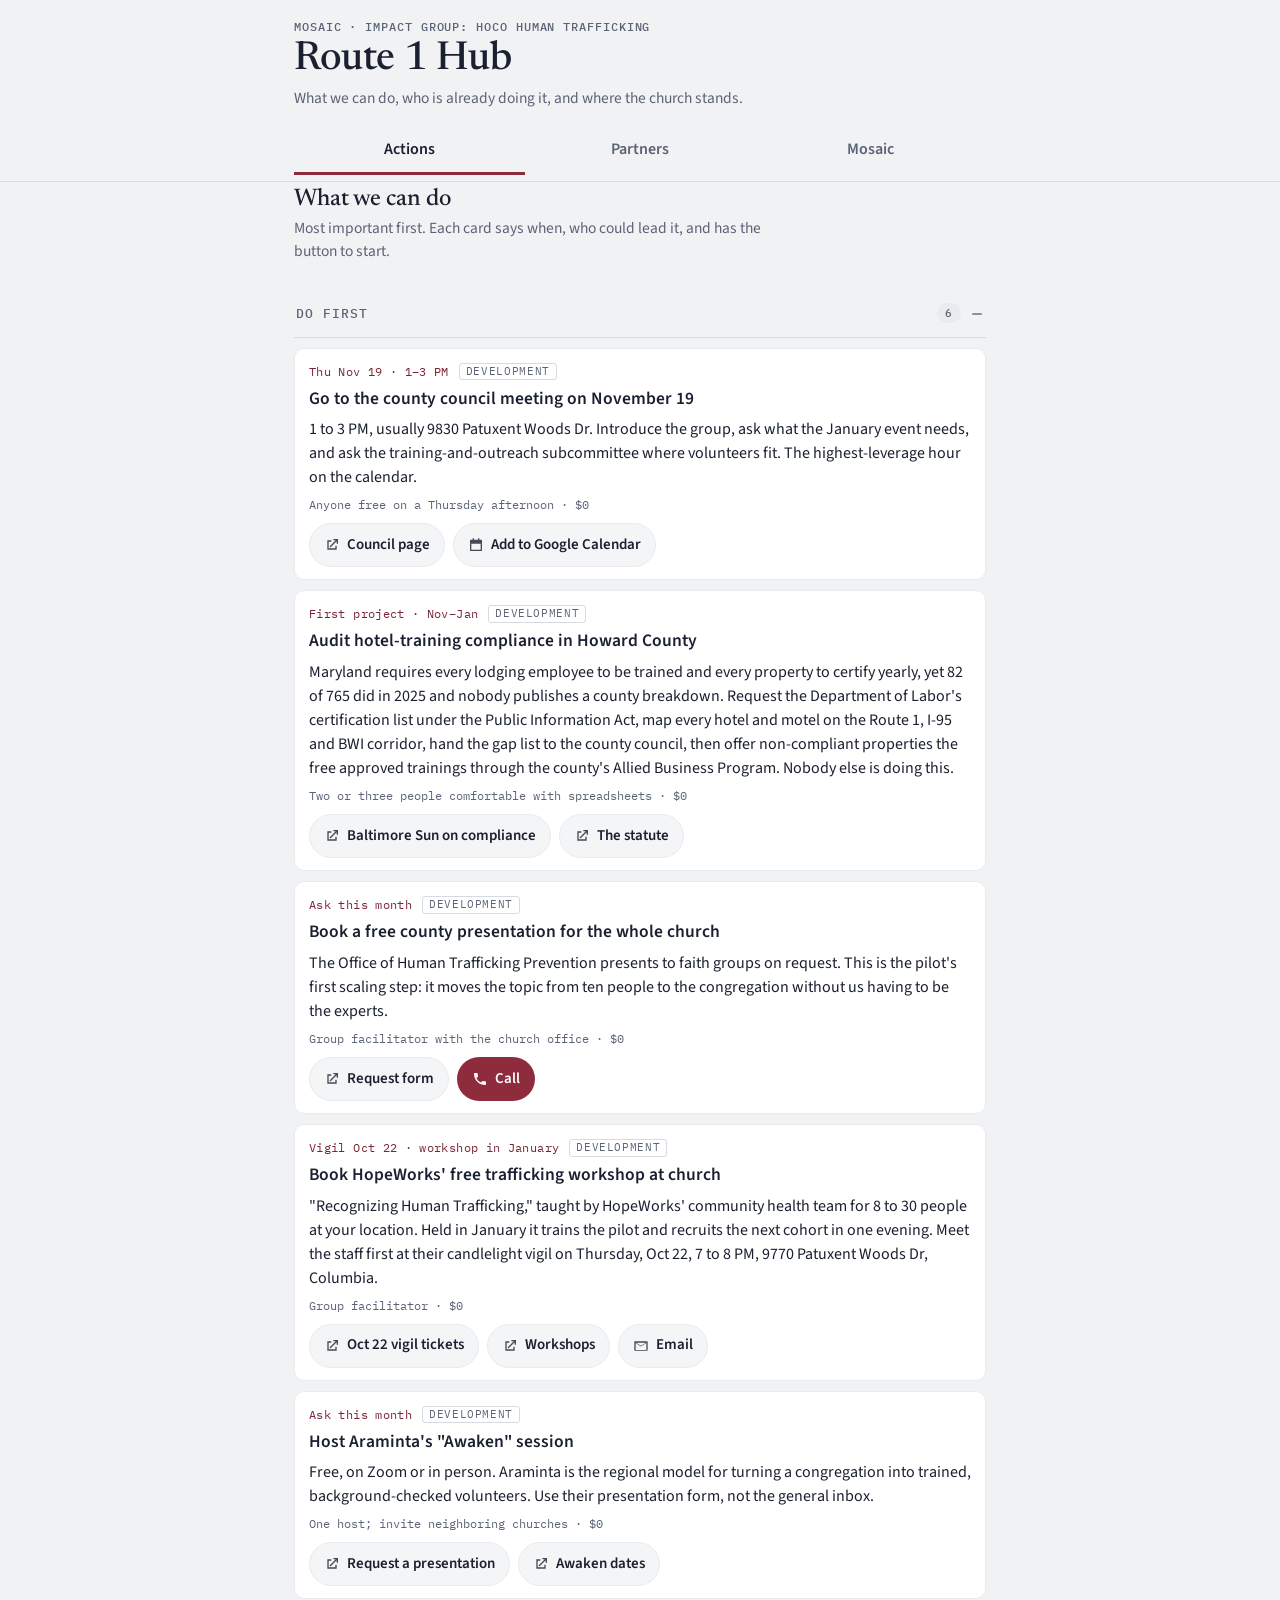
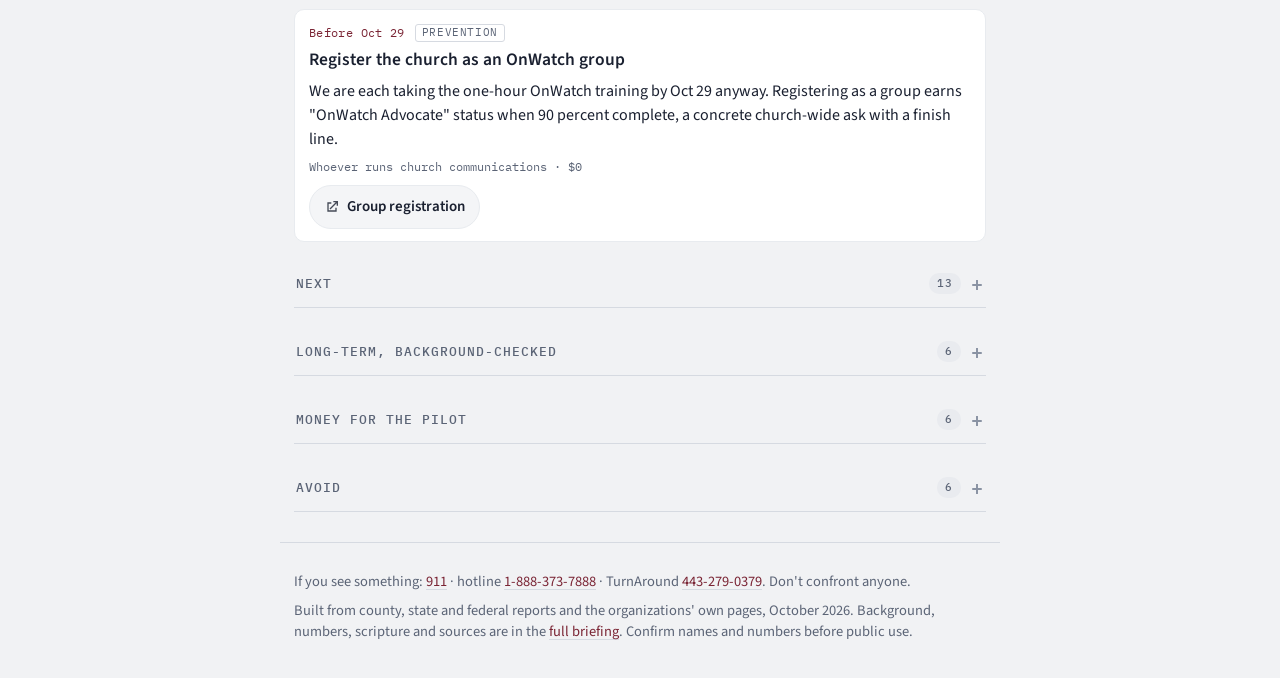
==== commit 78eae31f: "Mobile app UI: tabs, collapsible groups, button rows; remove bottom bar Co-Authored-By: Claude Fable" ====
--- a/index.html
+++ b/index.html
@@ -2,8 +2,10 @@
 <html lang="en">
 <head>
 <meta charset="utf-8">
-<meta name="viewport" content="width=device-width, initial-scale=1">
+<meta name="viewport" content="width=device-width, initial-scale=1, viewport-fit=cover">
 <meta name="color-scheme" content="light dark">
+<meta name="theme-color" content="#F1F2F4" media="(prefers-color-scheme: light)">
+<meta name="theme-color" content="#13171F" media="(prefers-color-scheme: dark)">
 <meta name="robots" content="noindex">
 <meta name="description" content="Actions, partners and pathways for Mosaic's Howard County anti-trafficking Impact Group.">
 <style>body{margin:0;font-size:14px;font-family:system-ui,sans-serif;background:#f6f6f4}img{max-width:100%}[hidden]{display:none!important}</style>
@@ -17,217 +19,189 @@
     color-scheme: light;
     --paper:#F1F2F4; --surface:#FFFFFF; --ink:#1A2030; --muted:#5B6476; --faint:#8A93A3;
     --rule:#D6DAE1; --rule-soft:#E8EBEF; --accent:#8E2B3C; --accent-ink:#7A2434; --accent-soft:#F7ECEE;
-    --chip:#E9EBEF; --focus:#2A5BD7;
+    --chip:#E9EBEF; --btn:#F4F5F7; --btn-ink:#1A2030; --focus:#2A5BD7;
   }
   @media (prefers-color-scheme: dark) {
     :root:not([data-theme="light"]) {
       color-scheme: dark;
       --paper:#13171F; --surface:#1B2029; --ink:#E7E9EE; --muted:#A3ABBA; --faint:#7E879A;
       --rule:#2E3542; --rule-soft:#262D39; --accent:#E0808E; --accent-ink:#EC9AA5; --accent-soft:#2B1F24;
-      --chip:#262D39; --focus:#8DB0FF;
+      --chip:#262D39; --btn:#242B37; --btn-ink:#E7E9EE; --focus:#8DB0FF;
     }
   }
   :root[data-theme="dark"] {
     color-scheme: dark;
     --paper:#13171F; --surface:#1B2029; --ink:#E7E9EE; --muted:#A3ABBA; --faint:#7E879A;
     --rule:#2E3542; --rule-soft:#262D39; --accent:#E0808E; --accent-ink:#EC9AA5; --accent-soft:#2B1F24;
-    --chip:#262D39; --focus:#8DB0FF;
-  }
-  * { box-sizing: border-box; }
-  html { scroll-padding-top: 72px; }
-  body { margin:0; background:var(--paper); color:var(--ink); font-family:"Source Sans 3","Segoe UI",Roboto,system-ui,sans-serif; font-size:18px; line-height:1.5; -webkit-font-smoothing:antialiased; padding-bottom: 76px; }
+    --chip:#262D39; --btn:#242B37; --btn-ink:#E7E9EE; --focus:#8DB0FF;
+  }
+  * { box-sizing:border-box; }
+  html { scroll-padding-top:64px; -webkit-text-size-adjust:100%; }
+  body { margin:0; background:var(--paper); color:var(--ink); font-family:"Source Sans 3","Segoe UI",Roboto,system-ui,sans-serif; font-size:17px; line-height:1.5; -webkit-font-smoothing:antialiased; padding-bottom:env(safe-area-inset-bottom); }
   a { color:var(--accent-ink); text-decoration-color:var(--rule); text-underline-offset:3px; }
-  a:hover { text-decoration-color:var(--accent); }
-  a.tel, a.mail { display:inline-block; padding:6px 0; margin:-6px 0; white-space:nowrap; text-decoration-style:dotted; }
   :focus-visible { outline:2px solid var(--focus); outline-offset:2px; }
-  .eyebrow { font-family:"IBM Plex Mono",ui-monospace,monospace; font-size:12px; letter-spacing:.08em; text-transform:uppercase; color:var(--muted); font-weight:500; }
-  h1 { font-family:"Newsreader",Georgia,serif; font-weight:500; font-size:clamp(34px,6vw,46px); line-height:1.05; margin:6px 0 8px; letter-spacing:-.01em; text-wrap:balance; }
-  h2 { font-family:"Newsreader",Georgia,serif; font-weight:500; font-size:27px; line-height:1.15; margin:0; text-wrap:balance; }
-  h3 { font-size:18px; font-weight:600; margin:0; line-height:1.3; }
+  .eyebrow { font-family:"IBM Plex Mono",ui-monospace,monospace; font-size:11.5px; letter-spacing:.08em; text-transform:uppercase; color:var(--muted); font-weight:500; }
+  h1 { font-family:"Newsreader",Georgia,serif; font-weight:500; font-size:clamp(30px,7vw,40px); line-height:1.05; margin:4px 0 6px; letter-spacing:-.01em; }
+  h2 { font-family:"Newsreader",Georgia,serif; font-weight:500; font-size:24px; line-height:1.15; margin:0; text-wrap:balance; }
+  h3 { font-size:17.5px; font-weight:600; margin:0; line-height:1.3; text-wrap:balance; }
   p { margin:0; }
-  .small, small { font-size:15px; color:var(--muted); line-height:1.45; }
+  .small { font-size:14.5px; color:var(--muted); line-height:1.45; }
   strong { font-weight:600; }
-  .wrap { max-width:760px; margin:0 auto; padding:0 18px; }
-
-  /* header + chips */
-  .top { background:var(--paper); border-bottom:1px solid var(--rule); padding:26px 0 0; }
-  .dek { font-size:17px; color:var(--muted); max-width:62ch; margin-bottom:14px; }
-  .chips { position:sticky; top:0; z-index:5; background:var(--paper); border-top:1px solid var(--rule-soft); display:flex; gap:6px; overflow-x:auto; padding:10px 18px; -webkit-overflow-scrolling:touch; scrollbar-width:none; }
-  .chips::-webkit-scrollbar { display:none; }
-  .chips a { flex:0 0 auto; min-height:44px; display:inline-flex; align-items:center; padding:0 14px; border:1px solid var(--rule); border-radius:22px; background:var(--surface); color:var(--ink); text-decoration:none; font-size:15px; font-weight:600; }
-  .chips a:hover { border-color:var(--ink); }
-
-  main { display:grid; gap:44px; padding-top:28px; }
-  section { display:grid; gap:16px; }
-  .sec-head { display:grid; gap:6px; padding-bottom:10px; border-bottom:1px solid var(--rule); }
-  .lede { color:var(--muted); font-size:17px; max-width:66ch; }
-
-  /* start */
-  .start { background:var(--surface); border:1px solid var(--rule); padding:18px 20px; gap:10px; }
-  .start ol { margin:0; padding-left:22px; }
-  .start li + li { margin-top:8px; }
-  .start li::marker { font-family:"IBM Plex Mono",monospace; color:var(--accent-ink); }
-
-  /* filters */
-  .filters { display:flex; flex-wrap:wrap; gap:6px; }
-  .filters button { min-height:40px; padding:0 14px; border:1px solid var(--rule); border-radius:20px; background:var(--surface); color:var(--ink); font:600 15px "Source Sans 3",system-ui,sans-serif; cursor:pointer; }
-  .filters button.on { background:var(--ink); color:var(--paper); border-color:var(--ink); }
-
-  /* calendar */
-  .events { list-style:none; margin:0; padding:0; display:grid; gap:0; background:var(--surface); border:1px solid var(--rule-soft); }
-  .ev { display:grid; grid-template-columns:7.5rem minmax(0,1fr); gap:10px; padding:12px 14px; border-bottom:1px solid var(--rule-soft); }
-  .ev:last-child { border-bottom:0; }
-  .ev .date { font-family:"IBM Plex Mono",ui-monospace,monospace; font-size:13.5px; color:var(--muted); padding-top:3px; }
-  .ev .title { font-weight:600; line-height:1.35; }
-  .ev .why { font-size:15.5px; color:var(--muted); margin-top:2px; }
-  .ev .links { font-size:15px; margin-top:4px; }
-  @media (max-width:520px) { .ev { grid-template-columns:1fr; gap:3px; } .ev .date { padding-top:0; } }
-  .tag { display:inline-block; font-family:"IBM Plex Mono",ui-monospace,monospace; font-size:10.5px; letter-spacing:.06em; text-transform:uppercase; font-weight:500; border:1px solid var(--rule); color:var(--muted); padding:1px 6px; border-radius:2px; vertical-align:middle; margin-left:4px; }
-  .tag.exp { border-style:dashed; }
-  .tag.star { border-color:var(--accent); color:var(--accent-ink); }
-  .tag.cat { background:var(--chip); border-color:transparent; }
-  .tag.development { border-color:var(--accent); color:var(--accent-ink); }
-
-  /* cards */
-  .grp-h { font-family:"IBM Plex Mono",ui-monospace,monospace; font-size:12.5px; letter-spacing:.08em; text-transform:uppercase; color:var(--muted); font-weight:500; margin:10px 0 0; }
-  .grp { display:grid; gap:10px; }
+  .wrap { max-width:720px; margin:0 auto; padding:0 14px; }
+
+  /* header */
+  .top { padding:18px 0 10px; }
+  .dek { font-size:15.5px; color:var(--muted); max-width:60ch; }
+
+  /* tabs: sticky, three equal targets */
+  .tabs { position:sticky; top:0; z-index:5; background:var(--paper); border-bottom:1px solid var(--rule); display:grid; grid-template-columns:repeat(3,1fr); gap:0; padding:6px 14px; }
+  .tabs a { min-height:48px; display:flex; align-items:center; justify-content:center; text-decoration:none; color:var(--muted); font-weight:600; font-size:16px; border-bottom:3px solid transparent; }
+  .tabs a.on { color:var(--ink); border-bottom-color:var(--accent); }
+  @media (min-width:721px) { .tabs { padding:6px calc((100% - 720px)/2 + 14px); } }
+
+  main { display:grid; gap:36px; padding-top:18px; }
+  body.js main { gap:0; }
+  section { display:grid; gap:12px; }
+  .sec-head { display:grid; gap:4px; padding:4px 0 8px; }
+  .lede { color:var(--muted); font-size:15.5px; max-width:60ch; }
+
+  /* collapsible groups */
+  details.grp { background:transparent; border:0; display:block; }
+  details.grp > summary { list-style:none; cursor:pointer; min-height:48px; display:flex; align-items:center; justify-content:space-between; gap:10px; padding:8px 2px; margin:6px 0 2px; font-family:"IBM Plex Mono",ui-monospace,monospace; font-size:12.5px; letter-spacing:.08em; text-transform:uppercase; color:var(--muted); font-weight:500; border-bottom:1px solid var(--rule); }
+  details.grp > summary::-webkit-details-marker { display:none; }
+  details.grp > summary::after { content:"+"; font-size:20px; line-height:1; color:var(--faint); }
+  details.grp[open] > summary::after { content:"–"; }
+  details.grp > summary .count { font-size:11px; background:var(--chip); border-radius:10px; padding:2px 8px; color:var(--muted); margin-left:auto; }
+  details.grp > .cards { padding-top:8px; }
+
   .cards { display:grid; gap:10px; }
-  .cards.two { grid-template-columns:repeat(auto-fit,minmax(min(320px,100%),1fr)); }
-  .card { background:var(--surface); border:1px solid var(--rule-soft); padding:16px 18px; display:grid; gap:8px; align-content:start; min-width:0; }
-  .card p { font-size:16.5px; }
-  .card ul, .card ol { margin:0; padding-left:20px; font-size:16.5px; }
-  .card li + li { margin-top:6px; }
-  .card .tags { display:flex; flex-wrap:wrap; gap:4px; }
-  .card .tags .tag { margin-left:0; }
-  .card .meta { font-family:"IBM Plex Mono",ui-monospace,monospace; font-size:12.5px; color:var(--muted); }
-  .card .links { font-size:15.5px; line-height:1.9; }
-  .card .sub { font-family:"IBM Plex Mono",ui-monospace,monospace; font-size:12.5px; color:var(--muted); margin-top:-4px; }
-  .card .path { font-size:16px; }
-  .card .contact { font-size:15.5px; line-height:1.9; padding-top:6px; border-top:1px solid var(--rule-soft); }
-  .note { background:var(--accent-soft); border-top:1px solid var(--accent); padding:14px 18px; display:grid; gap:6px; }
-  .note .eyebrow { color:var(--accent-ink); }
-  .note ul { margin:0; padding-left:20px; font-size:16.5px; }
-
-  .path-steps { padding-left:22px; }
-  .path-steps li::marker { font-family:"IBM Plex Mono",monospace; color:var(--accent-ink); }
-
-  /* lists */
-  .plain { list-style:none; margin:0; padding:0; background:var(--surface); border:1px solid var(--rule-soft); }
-  .plain li { display:grid; grid-template-columns:minmax(0,1fr); gap:8px; padding:12px 14px; border-bottom:1px solid var(--rule-soft); font-size:16.5px; }
-  .plain li:last-child { border-bottom:0; }
-  .ladder li, .stats li { grid-template-columns:6.5rem minmax(0,1fr); }
-  .plain .k { font-family:"IBM Plex Mono",ui-monospace,monospace; font-size:13px; color:var(--muted); padding-top:3px; }
-  .stats .k { font-size:22px; color:var(--ink); font-weight:500; padding-top:0; }
-  @media (max-width:520px) { .ladder li { grid-template-columns:1fr; gap:2px; } }
-
-  blockquote { margin:0; padding:0 0 0 16px; border-left:1px solid var(--rule); }
-  blockquote p { font-family:"Newsreader",Georgia,serif; font-style:italic; font-size:19px; line-height:1.4; }
-  blockquote cite { display:block; margin-top:4px; font-style:normal; font-family:"IBM Plex Mono",monospace; font-size:12.5px; color:var(--muted); }
-
-  .calls { margin:0; padding-left:22px; display:grid; gap:12px; }
-  .calls li::marker { font-family:"IBM Plex Mono",monospace; color:var(--accent-ink); font-weight:500; }
-  details { background:var(--surface); border:1px solid var(--rule-soft); padding:12px 16px; display:grid; gap:8px; }
-  summary { cursor:pointer; font-weight:600; min-height:32px; display:flex; align-items:center; }
-  .foot { padding-top:12px; border-top:1px solid var(--rule); }
-
-  /* sticky emergency bar */
-  .sos { position:fixed; left:0; right:0; bottom:0; z-index:6; background:var(--ink); color:var(--paper); padding:10px 14px; display:flex; flex-wrap:wrap; align-items:center; justify-content:center; gap:4px 10px; font-size:15px; }
-  .sos .eyebrow { color:var(--paper); opacity:.75; width:100%; text-align:center; font-size:10.5px; }
-  .sos a { color:var(--paper); font-weight:600; text-decoration:none; padding:8px 4px; margin:0; min-height:44px; display:inline-flex; align-items:center; }
-  .sos .sep { opacity:.5; }
-  @media (min-width:600px) { .sos .eyebrow { width:auto; margin-right:8px; } }
-  @media print { .chips, .sos, .filters { display:none; } body { padding-bottom:0; } .card, .ev, .start { break-inside:avoid; } a { color:inherit; } }
-  @media (prefers-reduced-motion: reduce) { * { scroll-behavior:auto; } }
-  .card .when { font-family:"IBM Plex Mono",ui-monospace,monospace; font-size:12.5px; color:var(--accent-ink); letter-spacing:.04em; }
-  .calls li { font-size:16.5px; }
+  .card { background:var(--surface); border:1px solid var(--rule-soft); border-radius:10px; padding:14px 14px 12px; display:grid; gap:7px; min-width:0; }
+  .card p { font-size:16px; }
+  .when { font-family:"IBM Plex Mono",ui-monospace,monospace; font-size:12px; color:var(--accent-ink); letter-spacing:.03em; display:flex; flex-wrap:wrap; gap:6px 10px; align-items:center; }
+  .when .stage { color:var(--muted); border:1px solid var(--rule); border-radius:3px; padding:0 6px; font-size:10.5px; text-transform:uppercase; letter-spacing:.06em; }
+  .meta { font-family:"IBM Plex Mono",ui-monospace,monospace; font-size:12px; color:var(--muted); }
+  .sub { font-family:"IBM Plex Mono",ui-monospace,monospace; font-size:12px; color:var(--muted); margin-top:-3px; }
+  .path { font-size:16px; }
+
+  /* button rows: the primary tap targets */
+  .btns { display:flex; flex-wrap:wrap; gap:8px; padding-top:2px; }
+  .btn { display:inline-flex; align-items:center; gap:7px; min-height:44px; padding:0 14px; border-radius:22px; background:var(--btn); color:var(--btn-ink); text-decoration:none; font-weight:600; font-size:15px; border:1px solid var(--rule-soft); max-width:100%; }
+  .btn span { overflow-wrap:anywhere; }
+  .btn svg { width:16px; height:16px; fill:currentColor; flex:0 0 auto; opacity:.8; }
+  .btn.tel { background:var(--accent); color:#fff; border-color:transparent; }
+  .btn.tel svg { opacity:1; }
+  .btn:active { transform:translateY(1px); }
+
+  details.more { border:0; padding:0; }
+  details.more > summary { list-style:none; cursor:pointer; min-height:40px; display:inline-flex; align-items:center; font-size:14.5px; color:var(--muted); font-weight:600; }
+  details.more > summary::-webkit-details-marker { display:none; }
+  details.more > summary::before { content:"▸ "; color:var(--faint); }
+  details.more[open] > summary::before { content:"▾ "; }
+  details.more > p { font-size:15.5px; color:var(--muted); padding-top:4px; }
+  details.more.tpl { background:var(--surface); border:1px solid var(--rule-soft); border-radius:10px; padding:6px 14px 10px; margin-top:10px; display:block; }
+  details.more.tpl > p { padding-top:8px; }
+
+  .avoid-list, .bullets { margin:0; padding:8px 0 0 20px; font-size:16px; display:grid; gap:6px; }
+  .steps { list-style:none; margin:0; padding:8px 0 0; display:grid; gap:10px; }
+  .steps li { background:var(--surface); border:1px solid var(--rule-soft); border-radius:10px; padding:12px 14px; font-size:16px; display:grid; gap:4px; }
+
+  footer.foot { padding:28px 14px 36px; display:grid; gap:8px; border-top:1px solid var(--rule); margin-top:28px; }
+  footer a[href^="tel:"] { white-space:nowrap; }
+
+  @media (min-width:600px) { .cards { grid-template-columns:repeat(2,minmax(0,1fr)); } .card.act, .card.call { grid-column:span 1; } }
+  @media (min-width:600px) { details.grp[open] > .cards .card.act { grid-column:span 2; } }
+  @media print { .tabs { display:none; } main > section { display:grid !important; } details { display:block; } .card, .steps li { break-inside:avoid; } a { color:inherit; } }
+  @media (prefers-reduced-motion:reduce) { .btn:active { transform:none; } }
 
 </style>
 
 <header class="top">
   <div class="wrap">
-    <div class="eyebrow">Mosaic Christian Church · Impact Group: HoCo Human Trafficking</div>
+    <div class="eyebrow">Mosaic · Impact Group: HoCo Human Trafficking</div>
     <h1>Route 1 Hub</h1>
-    <p class="dek">What we can do, who is already doing it, and where the church stands. Updated October 4, 2026.</p>
+    <p class="dek">What we can do, who is already doing it, and where the church stands.</p>
   </div>
-  <nav class="chips" aria-label="Sections">
-    <a href="#actions">Actions</a><a href="#partners">Partners</a><a href="#mosaic">Mosaic</a>
-  </nav>
 </header>
+<nav class="tabs" aria-label="Sections">
+  <a href="#actions" class="on">Actions</a><a href="#partners">Partners</a><a href="#mosaic">Mosaic</a>
+</nav>
 
 <main class="wrap">
 
 <section id="actions">
-  <div class="sec-head"><div class="eyebrow">Actions</div><h2>What we can do, most important first</h2>
-  <p class="lede">Each card names when, the stage it serves in <em>When Helping Hurts</em> terms, who could lead it, and the link to start. The dramatic stage of this work is over-funded; the slow stage is where a small, steady group adds the most.</p></div>
-<h3 class="grp-h">Do first</h3><div class="cards"><article class="card act"><div class="when">Thu Nov 19 · 1–3 PM</div><h3>Go to the county council meeting on November 19</h3><div class="tags"><span class="tag development">Development</span></div><p>1 to 3 PM, usually 9830 Patuxent Woods Dr. Introduce the group, ask what the January event needs, and ask the training-and-outreach subcommittee where volunteers fit. The highest-leverage hour on the calendar.</p><div class="meta">Anyone free on a Thursday afternoon · $0</div><div class="links"><a href="https://www.howardcountymd.gov/boards-commissions/human-trafficking-prevention-coordination-council">Council page</a> · <a href="https://calendar.google.com/calendar/render?action=TEMPLATE&amp;text=Howard%20County%20Human%20Trafficking%20Prevention%20Coordination%20Council%20%28public%29&amp;dates=20261119T180000Z/20261119T200000Z&amp;location=9830%20Patuxent%20Woods%20Dr%2C%20Columbia%2C%20MD%2021046&amp;details=">Add to Google Calendar</a></div></article><article class="card act"><div class="when">First project · Nov–Jan</div><h3>Audit hotel-training compliance in Howard County</h3><div class="tags"><span class="tag development">Development</span></div><p>Maryland requires every lodging employee to be trained and every property to certify yearly, yet 82 of 765 did in 2025 and nobody publishes a county breakdown. Request the Department of Labor's certification list under the Public Information Act, map every hotel and motel on the Route 1, I-95 and BWI corridor, hand the gap list to the county council, then offer non-compliant properties the free approved trainings through the county's Allied Business Program. Nobody else is doing this.</p><div class="meta">Two or three people comfortable with spreadsheets · $0</div><div class="links"><a href="https://www.baltimoresun.com/2026/09/01/human-trafficking-training-hotels/">Baltimore Sun on compliance</a> · <a href="https://mgaleg.maryland.gov/mgawebsite/Laws/StatuteText?archived=False&amp;article=gbr&amp;enactments=False&amp;section=15-210">The statute</a></div></article><article class="card act"><div class="when">Ask this month</div><h3>Book a free county presentation for the whole church</h3><div class="tags"><span class="tag development">Development</span></div><p>The Office of Human Trafficking Prevention presents to faith groups on request. This is the pilot's first scaling step: it moves the topic from ten people to the congregation without us having to be the experts.</p><div class="meta">Group facilitator with the church office · $0</div><div class="links"><a href="https://www.howardcountymd.gov/human-trafficking-prevention">Request form</a> · <a href="tel:+14103136558">Call</a></div></article><article class="card act"><div class="when">Vigil Oct 22 · workshop in January</div><h3>Book HopeWorks' free trafficking workshop at church</h3><div class="tags"><span class="tag development">Development</span></div><p>"Recognizing Human Trafficking," taught by HopeWorks' community health team for 8 to 30 people at your location. Held in January it trains the pilot and recruits the next cohort in one evening. Meet the staff first at their candlelight vigil on Thursday, Oct 22, 7 to 8 PM, 9770 Patuxent Woods Dr, Columbia.</p><div class="meta">Group facilitator · $0</div><div class="links"><a href="https://www.eventbrite.com/e/domestic-violence-awareness-month-candlelight-vigil-2026-tickets-2001187684234">Oct 22 vigil tickets</a> · <a href="https://hopeworksofhc.org/workshops/">Workshops</a> · <a href="mailto:chsevents@hopeworksofhc.org">Email</a></div></article><article class="card act"><div class="when">Ask this month</div><h3>Host Araminta's "Awaken" session</h3><div class="tags"><span class="tag development">Development</span></div><p>Free, on Zoom or in person. Araminta is the regional model for turning a congregation into trained, background-checked volunteers. Use their presentation form, not the general inbox.</p><div class="meta">One host; invite neighboring churches · $0</div><div class="links"><a href="https://form-usa.keela.co/request-a-presentation">Request a presentation</a> · <a href="https://www.eventbrite.com/o/araminta-63076676463">Awaken dates</a></div></article><article class="card act"><div class="when">Before Oct 29</div><h3>Register the church as an OnWatch group</h3><div class="tags"><span class="tag prevention">Prevention</span></div><p>We are each taking the one-hour OnWatch training by Oct 29 anyway. Registering as a group earns "OnWatch Advocate" status when 90 percent complete, a concrete church-wide ask with a finish line.</p><div class="meta">Whoever runs church communications · $0</div><div class="links"><a href="https://www.iamonwatch.org/groups">Group registration</a></div></article></div>
-<h3 class="grp-h">Next</h3><div class="cards"><article class="card act"><div class="when">Start in November</div><h3>Run the drives Araminta designed for church small groups</h3><div class="tags"><span class="tag relief">Relief</span></div><p>Araminta's "Serve On Purpose" guide: a gift-card drive of 10 to 25 cards (rideshare, grocery, gas), "Love Bags" hygiene kits with handwritten notes, and a journal drive, dropped off by appointment. Also pantry items and holiday cards for HopeWorks and wish-list items for Catherine's Cottage. Confirm each list first.</p><div class="meta">Rotates monthly · Supplies</div><div class="links"><a href="https://aramintausa.org/wp-content/uploads/2026/03/Serve-On-Purpose.pdf">Serve On Purpose guide</a> · <a href="mailto:volunteers@aramintausa.org">Email Araminta volunteers</a> · <a href="mailto:ksabater@turnaroundinc.org">Email TurnAround</a></div></article><article class="card act"><div class="when">Spring</div><h3>Bring prevention education to The Children's Home</h3><div class="tags"><span class="tag prevention">Prevention</span></div><p>Mosaic already runs a Saturday flag-football group with teenagers placed in Catonsville after abuse or neglect, exactly the population traffickers recruit. HopeWorks or Araminta could deliver prevention education there. The most natural first project the church already has access to.</p><div class="meta">The flag-football leaders with Mosaic's Local Impact Director · $0</div><div class="links"><a href="https://www.thechildrenshome.net/">The Children's Home</a> · <a href="mailto:impact@mosaicchristian.org">Email Impact at Mosaic</a></div></article><article class="card act"><div class="when">Propose by December · event expected February</div><h3>Get an anti-trafficking partner onto Mosaic's Impact Weekend roster</h3><div class="tags"><span class="tag development">Development</span></div><p>Impact Weekend is billed as the best way for the congregation to meet local organizations and start year-round partnerships. The last one was late February 2026. Propose Araminta or HopeWorks for a table and a short stage slot.</p><div class="meta">Group leader with the Local Impact Director · $0</div><div class="links"><a href="https://mosaicchristian.org/impact/">Impact at Mosaic</a> · <a href="mailto:impact@mosaicchristian.org">Email</a></div></article><article class="card act"><div class="when">Delegation hearing Mon Dec 21 · session Jan 13–Apr 12</div><h3>Watch the 2027 legislative session</h3><div class="tags"><span class="tag advocacy">Advocacy</span></div><p>Convenes Jan 13; bills must be introduced by Feb 8 (Senate) and Feb 12 (House); Crossover Day Mar 22; adjourns Apr 12. Likely re-files: the mandated-reporter bill that passed the House 133–0 and died in a Senate committee, and the grades 6–8 curriculum bill in its fifth year. Nobody has filed penalties for the hotel-training law; that is an open lane. Start with Delegate Pam Guzzone of District 13, who chairs the delegation and sponsored this year's law against illicit-massage advertising. The delegation's hearing on local bills is Dec 21 at 7 PM.</p><div class="meta">One tracker; everyone for Lobby Day · $0</div><div class="links"><a href="tel:+14108413360">Delegation office</a> · <a href="https://mgaleg.maryland.gov/mgawebsite/Legislation/SubjectIndex/humant?ys=2026RS">Bill index</a> · <a href="https://mgaleg.maryland.gov/mgawebsite/Committees/Testimony">Witness sign-up</a></div></article><article class="card act"><div class="when">Winter</div><h3>Host a parent night on online safety and sextortion</h3><div class="tags"><span class="tag prevention">Prevention</span></div><p>The schools have nothing posted. Howard County Police's community outreach division presents on sextortion and internet safety on request, and the county's Family Institute offers "Internet Safety 101 for Parents." Sextortion is the fastest-growing online threat to teenage boys.</p><div class="meta">A parent in the group · $0</div><div class="links"><a href="tel:+14103132207">Police outreach</a> · <a href="mailto:children@howardcountymd.gov">Email Family Institute</a> · <a href="https://www.howardcountymd.gov/police/how-prevent-sextortion">Police sextortion page</a></div></article><article class="card act"><div class="when">Applications open now</div><h3>Apply for a faith seat, and for the new Interfaith Advisory Commission</h3><div class="tags"><span class="tag development">Development</span></div><p>The county trafficking council reserves two seats for the faith community; applications go through the county boards page. Separately, Howard County created an Interfaith Advisory Commission in April 2026 that meets quarterly starting this fall and is accepting inaugural members.</p><div class="meta">One group member with time for bi-monthly meetings · $0</div><div class="links"><a href="https://www.howardcountymd.gov/applybc">Apply to serve</a> · <a href="https://www.howardcountymd.gov/boards-commissions/interfaith-advisory-commission">Interfaith Advisory Commission</a></div></article><article class="card act"><div class="when">Mon Oct 26 · Arlington</div><h3>Send two people to Shared Hope's faith pre-conference</h3><div class="tags"><span class="tag development">Development</span></div><p>Monday, Oct 26, 2 to 5 PM at Grace Community Church, Ballston Quarter, Arlington. $45, and it includes the Faith in Action book, the most church-ready kit on the market. The nearest in-person faith training this fall.</p><div class="meta">Two volunteers · $45 each</div><div class="links"><a href="https://scurrystreet.swoogo.com/just2026">Register</a></div></article><article class="card act"><div class="when">Any evening · free host kit</div><h3>Host an A21 Global Freedom Summit watch night</h3><div class="tags"><span class="tag prevention">Prevention</span></div><p>Free on demand with a free host kit. This year's theme is online child sexual exploitation, which pairs naturally with a parent night.</p><div class="meta">Anyone with a screen and a room · $0</div><div class="links"><a href="https://www.a21.org/hostregistration">Host kit</a></div></article><article class="card act"><div class="when">Oct 17 · Nov 7 · Dec 5 · Jan 9 · 4 PM</div><h3>Give the prayer drives a liturgy</h3><div class="tags"><span class="tag prayer">Prayer</span></div><p>Oct 17, Nov 7, Dec 5, Jan 9. Psalm 10:17–18, 12:5, 82:3–4; Proverbs 24:11–12; Isaiah 58:6. Send a courtesy note to the Elkridge Community Alliance, stay on public property, and do not approach motels. Mosaic's overseer David Ross already coordinates Route 1 prayer; loop him in.</p><div class="meta">Prayer drive organizer · $0</div><div class="links"><a href="#scripture">Scripture list</a></div></article><article class="card act"><div class="when">Jan 11 · Feb 8</div><h3>Wear Blue Day and a Bakhita prayer night</h3><div class="tags"><span class="tag prevention">Prevention</span><span class="tag prayer">Prayer</span></div><p>January 11 is the national awareness day; a two-minute announcement with the hotline number is enough. February 8 is the international day of prayer against trafficking; the Catholic sisters' toolkit is free and ecumenical, and it is a natural night to invite neighboring congregations.</p><div class="meta">Worship team · $0</div><div class="links"><a href="https://www.dhs.gov/blue-campaign/wear-blue-day">Blue Campaign</a> · <a href="https://alliancetoendhumantrafficking.org/faith-resources/prayer-resources/">Bakhita toolkit</a></div></article><article class="card act"><div class="when">Advent begins Nov 29</div><h3>Put the topic in front of the church in Advent</h3><div class="tags"><span class="tag prevention">Prevention</span></div><p>FAAST's church toolkit includes a free Advent guide, a Lent guide, two Bible studies and a children's curriculum. Advent begins November 29.</p><div class="meta">Worship or small-groups staff · $0</div><div class="links"><a href="https://faastinternational.org/church-toolkit">FAAST church toolkit</a></div></article><article class="card act"><div class="when">Ongoing</div><h3>Maintain a dated local resource map</h3><div class="tags"><span class="tag rehabilitation">Rehabilitation</span></div><p>Federal grant lapses in 2025 left referral lists stale. A living directory of housing, legal and record-relief, immigration, and language access (Spanish, Chinese, Korean, Vietnamese) would feed the county council's new data-collection tool.</p><div class="meta">One owner, quarterly refresh · $0</div><div class="links"><a href="https://www.mdhumantrafficking.org/resource-library">Maryland Task Force resource library</a></div></article><article class="card act"><div class="when">Ongoing</div><h3>Publish a rumor-response protocol for the congregation</h3><div class="tags"><span class="tag prevention">Prevention</span></div><p>A one-page "we checked this" process for viral claims (zip ties, Super Bowl, "300,000 kids"). Polaris says misinformation drowns real callers; a church that models restraint is itself a prevention tool.</p><div class="meta">The group, using the checklist in Numbers · $0</div><div class="links"><a href="https://polarisproject.org/human-trafficking-rumors/">Polaris on rumors</a></div></article></div>
-<h3 class="grp-h">Long-term, background-checked</h3><div class="cards"><article class="card act"><div class="when">Applications open Dec 1</div><h3>HopeWorks volunteer</h3><div class="tags"><span class="tag rehabilitation">Rehabilitation</span></div><p>Applications open December 1 for spring 2027. 18+, background check, orientation, six-month minimum. Group projects need five people and three weeks' notice; new group volunteers do not work directly with clients.</p><div class="meta">Individuals · $0</div><div class="links"><a href="https://hopeworksofhc.org/volunteer/">Volunteer</a> · <a href="mailto:kkurlychek@hopeworksofhc.org">Email Kate Kurlychek</a></div></article><article class="card act"><div class="when">One-year commitment</div><h3>Araminta certified volunteer or mentor</h3><div class="tags"><span class="tag rehabilitation">Rehabilitation</span></div><p>Awaken training first, then a fingerprint background check. Mentors commit one year, two outings a month, weekly contact. Survivor advocate and prayer-team roles also exist.</p><div class="meta">Individuals · $0</div><div class="links"><a href="https://form-usa.keela.co/volunteer-interest-form-vif">Volunteer form</a> · <a href="https://form-usa.keela.co/volunteer-for-our-prayer-team">Prayer team</a></div></article><article class="card act"><div class="when">Ongoing</div><h3>TurnAround on-site roles, or a Human Trafficking 101 for the church</h3><div class="tags"><span class="tag rehabilitation">Rehabilitation</span></div><p>Howard County's state-designated responder. On-site roles (helpline, pantry, front desk) need a background check and self-paced training. They also teach a "Human Trafficking 101" for churches on evenings and weekends.</p><div class="meta">Individuals; facilitator for the 101 · $0</div><div class="links"><a href="https://www.turnaroundinc.org/volunteer/">Volunteer</a> · <a href="mailto:communityengagement@turnaroundinc.org">Email community engagement</a></div></article><article class="card act"><div class="when">Free online training</div><h3>Shared Hope Ambassador of Hope</h3><div class="tags"><span class="tag prevention">Prevention</span></div><p>Free online training, 16+, one reference letter; ambassadors present to churches, schools and civic groups. Shared Hope's DC office is on 16th Street.</p><div class="meta">Individuals who like to present · $0, optional $89 toolkit</div><div class="links"><a href="https://sharedhope.org/aoh/">Ambassadors of Hope</a></div></article><article class="card act"><div class="when">Home study required</div><h3>Howard County resource parent</h3><div class="tags"><span class="tag prevention">Prevention</span></div><p>Foster care and running away are the pipeline into trafficking, and the county trains foster parents on it. Requires a home study and clearances.</p><div class="meta">Families · $0</div><div class="links"><a href="tel:+14108728839">Call DSS</a></div></article><article class="card act"><div class="when">Prince George's and Montgomery</div><h3>UMD SAFE Center volunteer</h3><div class="tags"><span class="tag rehabilitation">Rehabilitation</span></div><p>Mentoring, tutoring, interpretation, court accompaniment for survivors in Prince George's and Montgomery; a faith-group training can be requested.</p><div class="meta">Individuals; attorneys for pro bono · $0</div><div class="links"><a href="https://umdsafecenter.org/get-involved/">Get involved</a> · <a href="https://umdsafecenter.org/contact-us/request-a-training/">Request a training</a></div></article></div>
-<h3 class="grp-h">Money for the pilot</h3><div class="cards"><article class="card act"><div class="when">Closes Mon Nov 2</div><h3>Community Foundation of Howard County</h3><div class="tags"><span class="tag money">Money</span></div><p>Community grants close Nov 2; mini grants up to $5,000 for nonprofits under five years old. Ask Dee Athey whether a church-sponsored project qualifies.</p><div class="meta">Church as applicant</div><div class="links"><a href="https://cfhoco.org/2026-community-grants/">Grants</a> · <a href="tel:+14107307840">Call</a></div></article><article class="card act"><div class="when">Closes Mon Nov 30</div><h3>Walmart Spark Good local grants</h3><div class="tags"><span class="tag money">Money</span></div><p>$250 to $5,000; faith-based groups explicitly eligible. Current cycle closes Nov 30; the next opens about Feb 1.</p><div class="meta">Church as applicant</div><div class="links"><a href="https://www.walmart.org/how-we-give/program-guidelines/spark-good-local-grants-guidelines">Guidelines</a></div></article><article class="card act"><div class="when">Any time · two weeks' notice</div><h3>Thrivent Action Teams</h3><div class="tags"><span class="tag money">Money</span></div><p>$250 seed kits for member-led projects, any time, two weeks' notice. Ask whether anyone in the congregation is a Thrivent member.</p><div class="meta">A Thrivent member</div><div class="links"><a href="https://www.thrivent.com/about-us/membership/thrivent-action-teams">Action Teams</a></div></article><article class="card act"><div class="when">Expected Nov–Jan</div><h3>Howard County Community Service Partnership grants</h3><div class="tags"><span class="tag money">Money</span></div><p>Usually open in November or December and close in January; require a 501(c)(3) human-services nonprofit, so the church or HopeWorks would be the applicant. Join the notification list now.</p><div class="meta">Church or a partner</div><div class="links"><a href="https://www.howardcountymd.gov/community-partnerships/community-service-partnership-grants-program">Program</a> · <a href="https://lp.constantcontactpages.com/sl/yVDYkX6">Notification list</a></div></article><article class="card act"><div class="when">Due May 16</div><h3>United Methodist Peace with Justice grants</h3><div class="tags"><span class="tag money">Money</span></div><p>Up to $2,000, due May 16, names trafficking explicitly; ecumenical groups qualify through a Methodist partner such as Bethany or Glen Mar.</p><div class="meta">With a Methodist partner</div><div class="links"><a href="https://www.bwcumc.org/ministries/love-like-jesus/peace-with-justice/">Grant</a></div></article><article class="card act"><div class="when">December</div><h3>Dressember and Freedom Partners</h3><div class="tags"><span class="tag money">Money</span></div><p>Dressember runs all of December through IJM and is a visible whole-church fundraiser. If the pilot wants to fund a local partner instead, pair it with a parallel ask for Araminta or HopeWorks.</p><div class="meta">Anyone</div><div class="links"><a href="https://dressember.ijm.org/">Dressember</a></div></article></div>
-  <div class="note"><div class="eyebrow">Avoid</div><ul><li>Independent motel outreach or handing out hotline cards without TurnAround or the county.</li><li>Untrained street outreach.</li><li>Starting a shelter: the Nazarene church guide calls it "the grandest of actions" that "may come from a place of pride."</li><li>Showing Sound of Freedom without a correction.</li><li>Quoting "300,000 children."</li><li>Any help conditioned on religious participation; survivors describe it as a second coercion.</li></ul></div>
+  <div class="sec-head"><h2>What we can do</h2><p class="lede">Most important first. Each card says when, who could lead it, and has the button to start.</p></div>
+<details class="grp" open><summary><span>Do first</span><span class="count">6</span></summary><div class="cards"><article class="card act"><div class="when">Thu Nov 19 · 1–3 PM <span class="stage">Development</span></div><h3>Go to the county council meeting on November 19</h3><p>1 to 3 PM, usually 9830 Patuxent Woods Dr. Introduce the group, ask what the January event needs, and ask the training-and-outreach subcommittee where volunteers fit. The highest-leverage hour on the calendar.</p><div class="meta">Anyone free on a Thursday afternoon · $0</div><div class="btns"><a class="btn link" href="https://www.howardcountymd.gov/boards-commissions/human-trafficking-prevention-coordination-council"><svg viewBox="0 0 24 24" aria-hidden="true"><path d="M14 3h7v7h-2V6.4l-9.3 9.3-1.4-1.4L17.6 5H14V3zM5 5h6v2H7v10h10v-4h2v6H5V5z"/></svg><span>Council page</span></a><a class="btn cal" href="https://calendar.google.com/calendar/render?action=TEMPLATE&amp;text=Howard%20County%20Human%20Trafficking%20Prevention%20Coordination%20Council%20%28public%29&amp;dates=20261119T180000Z/20261119T200000Z&amp;location=9830%20Patuxent%20Woods%20Dr%2C%20Columbia%2C%20MD%2021046&amp;details="><svg viewBox="0 0 24 24" aria-hidden="true"><path d="M7 2h2v2h6V2h2v2h3a1 1 0 0 1 1 1v15a1 1 0 0 1-1 1H4a1 1 0 0 1-1-1V5a1 1 0 0 1 1-1h3V2zm12 8H5v9h14v-9z"/></svg><span>Add to Google Calendar</span></a></div></article><article class="card act"><div class="when">First project · Nov–Jan <span class="stage">Development</span></div><h3>Audit hotel-training compliance in Howard County</h3><p>Maryland requires every lodging employee to be trained and every property to certify yearly, yet 82 of 765 did in 2025 and nobody publishes a county breakdown. Request the Department of Labor's certification list under the Public Information Act, map every hotel and motel on the Route 1, I-95 and BWI corridor, hand the gap list to the county council, then offer non-compliant properties the free approved trainings through the county's Allied Business Program. Nobody else is doing this.</p><div class="meta">Two or three people comfortable with spreadsheets · $0</div><div class="btns"><a class="btn link" href="https://www.baltimoresun.com/2026/09/01/human-trafficking-training-hotels/"><svg viewBox="0 0 24 24" aria-hidden="true"><path d="M14 3h7v7h-2V6.4l-9.3 9.3-1.4-1.4L17.6 5H14V3zM5 5h6v2H7v10h10v-4h2v6H5V5z"/></svg><span>Baltimore Sun on compliance</span></a><a class="btn link" href="https://mgaleg.maryland.gov/mgawebsite/Laws/StatuteText?archived=False&amp;article=gbr&amp;enactments=False&amp;section=15-210"><svg viewBox="0 0 24 24" aria-hidden="true"><path d="M14 3h7v7h-2V6.4l-9.3 9.3-1.4-1.4L17.6 5H14V3zM5 5h6v2H7v10h10v-4h2v6H5V5z"/></svg><span>The statute</span></a></div></article><article class="card act"><div class="when">Ask this month <span class="stage">Development</span></div><h3>Book a free county presentation for the whole church</h3><p>The Office of Human Trafficking Prevention presents to faith groups on request. This is the pilot's first scaling step: it moves the topic from ten people to the congregation without us having to be the experts.</p><div class="meta">Group facilitator with the church office · $0</div><div class="btns"><a class="btn link" href="https://www.howardcountymd.gov/human-trafficking-prevention"><svg viewBox="0 0 24 24" aria-hidden="true"><path d="M14 3h7v7h-2V6.4l-9.3 9.3-1.4-1.4L17.6 5H14V3zM5 5h6v2H7v10h10v-4h2v6H5V5z"/></svg><span>Request form</span></a><a class="btn tel" href="tel:+14103136558"><svg viewBox="0 0 24 24" aria-hidden="true"><path d="M6.6 10.8a15.5 15.5 0 0 0 6.6 6.6l2.2-2.2a1 1 0 0 1 1-.25c1.1.37 2.3.57 3.6.57a1 1 0 0 1 1 1V20a1 1 0 0 1-1 1A17 17 0 0 1 3 4a1 1 0 0 1 1-1h3.5a1 1 0 0 1 1 1c0 1.25.2 2.45.57 3.57a1 1 0 0 1-.25 1L6.6 10.8z"/></svg><span>Call</span></a></div></article><article class="card act"><div class="when">Vigil Oct 22 · workshop in January <span class="stage">Development</span></div><h3>Book HopeWorks' free trafficking workshop at church</h3><p>"Recognizing Human Trafficking," taught by HopeWorks' community health team for 8 to 30 people at your location. Held in January it trains the pilot and recruits the next cohort in one evening. Meet the staff first at their candlelight vigil on Thursday, Oct 22, 7 to 8 PM, 9770 Patuxent Woods Dr, Columbia.</p><div class="meta">Group facilitator · $0</div><div class="btns"><a class="btn link" href="https://www.eventbrite.com/e/domestic-violence-awareness-month-candlelight-vigil-2026-tickets-2001187684234"><svg viewBox="0 0 24 24" aria-hidden="true"><path d="M14 3h7v7h-2V6.4l-9.3 9.3-1.4-1.4L17.6 5H14V3zM5 5h6v2H7v10h10v-4h2v6H5V5z"/></svg><span>Oct 22 vigil tickets</span></a><a class="btn link" href="https://hopeworksofhc.org/workshops/"><svg viewBox="0 0 24 24" aria-hidden="true"><path d="M14 3h7v7h-2V6.4l-9.3 9.3-1.4-1.4L17.6 5H14V3zM5 5h6v2H7v10h10v-4h2v6H5V5z"/></svg><span>Workshops</span></a><a class="btn mail" href="mailto:chsevents@hopeworksofhc.org"><svg viewBox="0 0 24 24" aria-hidden="true"><path d="M3 5h18a1 1 0 0 1 1 1v12a1 1 0 0 1-1 1H3a1 1 0 0 1-1-1V6a1 1 0 0 1 1-1zm1 2.4V18h16V7.4l-8 5.2-8-5.2zM4.8 7l7.2 4.7L19.2 7H4.8z"/></svg><span>Email</span></a></div></article><article class="card act"><div class="when">Ask this month <span class="stage">Development</span></div><h3>Host Araminta's "Awaken" session</h3><p>Free, on Zoom or in person. Araminta is the regional model for turning a congregation into trained, background-checked volunteers. Use their presentation form, not the general inbox.</p><div class="meta">One host; invite neighboring churches · $0</div><div class="btns"><a class="btn link" href="https://form-usa.keela.co/request-a-presentation"><svg viewBox="0 0 24 24" aria-hidden="true"><path d="M14 3h7v7h-2V6.4l-9.3 9.3-1.4-1.4L17.6 5H14V3zM5 5h6v2H7v10h10v-4h2v6H5V5z"/></svg><span>Request a presentation</span></a><a class="btn link" href="https://www.eventbrite.com/o/araminta-63076676463"><svg viewBox="0 0 24 24" aria-hidden="true"><path d="M14 3h7v7h-2V6.4l-9.3 9.3-1.4-1.4L17.6 5H14V3zM5 5h6v2H7v10h10v-4h2v6H5V5z"/></svg><span>Awaken dates</span></a></div></article><article class="card act"><div class="when">Before Oct 29 <span class="stage">Prevention</span></div><h3>Register the church as an OnWatch group</h3><p>We are each taking the one-hour OnWatch training by Oct 29 anyway. Registering as a group earns "OnWatch Advocate" status when 90 percent complete, a concrete church-wide ask with a finish line.</p><div class="meta">Whoever runs church communications · $0</div><div class="btns"><a class="btn link" href="https://www.iamonwatch.org/groups"><svg viewBox="0 0 24 24" aria-hidden="true"><path d="M14 3h7v7h-2V6.4l-9.3 9.3-1.4-1.4L17.6 5H14V3zM5 5h6v2H7v10h10v-4h2v6H5V5z"/></svg><span>Group registration</span></a></div></article></div></details>
+<details class="grp"><summary><span>Next</span><span class="count">13</span></summary><div class="cards"><article class="card act"><div class="when">Start in November <span class="stage">Relief</span></div><h3>Run the drives Araminta designed for church small groups</h3><p>Araminta's "Serve On Purpose" guide: a gift-card drive of 10 to 25 cards (rideshare, grocery, gas), "Love Bags" hygiene kits with handwritten notes, and a journal drive, dropped off by appointment. Also pantry items and holiday cards for HopeWorks and wish-list items for Catherine's Cottage. Confirm each list first.</p><div class="meta">Rotates monthly · Supplies</div><div class="btns"><a class="btn link" href="https://aramintausa.org/wp-content/uploads/2026/03/Serve-On-Purpose.pdf"><svg viewBox="0 0 24 24" aria-hidden="true"><path d="M14 3h7v7h-2V6.4l-9.3 9.3-1.4-1.4L17.6 5H14V3zM5 5h6v2H7v10h10v-4h2v6H5V5z"/></svg><span>Serve On Purpose guide</span></a><a class="btn mail" href="mailto:volunteers@aramintausa.org"><svg viewBox="0 0 24 24" aria-hidden="true"><path d="M3 5h18a1 1 0 0 1 1 1v12a1 1 0 0 1-1 1H3a1 1 0 0 1-1-1V6a1 1 0 0 1 1-1zm1 2.4V18h16V7.4l-8 5.2-8-5.2zM4.8 7l7.2 4.7L19.2 7H4.8z"/></svg><span>Email Araminta volunteers</span></a><a class="btn mail" href="mailto:ksabater@turnaroundinc.org"><svg viewBox="0 0 24 24" aria-hidden="true"><path d="M3 5h18a1 1 0 0 1 1 1v12a1 1 0 0 1-1 1H3a1 1 0 0 1-1-1V6a1 1 0 0 1 1-1zm1 2.4V18h16V7.4l-8 5.2-8-5.2zM4.8 7l7.2 4.7L19.2 7H4.8z"/></svg><span>Email TurnAround</span></a></div></article><article class="card act"><div class="when">Spring <span class="stage">Prevention</span></div><h3>Bring prevention education to The Children's Home</h3><p>Mosaic already runs a Saturday flag-football group with teenagers placed in Catonsville after abuse or neglect, exactly the population traffickers recruit. HopeWorks or Araminta could deliver prevention education there. The most natural first project the church already has access to.</p><div class="meta">The flag-football leaders with Mosaic's Local Impact Director · $0</div><div class="btns"><a class="btn link" href="https://www.thechildrenshome.net/"><svg viewBox="0 0 24 24" aria-hidden="true"><path d="M14 3h7v7h-2V6.4l-9.3 9.3-1.4-1.4L17.6 5H14V3zM5 5h6v2H7v10h10v-4h2v6H5V5z"/></svg><span>The Children's Home</span></a><a class="btn mail" href="mailto:impact@mosaicchristian.org"><svg viewBox="0 0 24 24" aria-hidden="true"><path d="M3 5h18a1 1 0 0 1 1 1v12a1 1 0 0 1-1 1H3a1 1 0 0 1-1-1V6a1 1 0 0 1 1-1zm1 2.4V18h16V7.4l-8 5.2-8-5.2zM4.8 7l7.2 4.7L19.2 7H4.8z"/></svg><span>Email Impact at Mosaic</span></a></div></article><article class="card act"><div class="when">Propose by December · event expected February <span class="stage">Development</span></div><h3>Get an anti-trafficking partner onto Mosaic's Impact Weekend roster</h3><p>Impact Weekend is billed as the best way for the congregation to meet local organizations and start year-round partnerships. The last one was late February 2026. Propose Araminta or HopeWorks for a table and a short stage slot.</p><div class="meta">Group leader with the Local Impact Director · $0</div><div class="btns"><a class="btn link" href="https://mosaicchristian.org/impact/"><svg viewBox="0 0 24 24" aria-hidden="true"><path d="M14 3h7v7h-2V6.4l-9.3 9.3-1.4-1.4L17.6 5H14V3zM5 5h6v2H7v10h10v-4h2v6H5V5z"/></svg><span>Impact at Mosaic</span></a><a class="btn mail" href="mailto:impact@mosaicchristian.org"><svg viewBox="0 0 24 24" aria-hidden="true"><path d="M3 5h18a1 1 0 0 1 1 1v12a1 1 0 0 1-1 1H3a1 1 0 0 1-1-1V6a1 1 0 0 1 1-1zm1 2.4V18h16V7.4l-8 5.2-8-5.2zM4.8 7l7.2 4.7L19.2 7H4.8z"/></svg><span>Email</span></a></div></article><article class="card act"><div class="when">Delegation hearing Mon Dec 21 · session Jan 13–Apr 12 <span class="stage">Advocacy</span></div><h3>Watch the 2027 legislative session</h3><p>Convenes Jan 13; bills must be introduced by Feb 8 (Senate) and Feb 12 (House); Crossover Day Mar 22; adjourns Apr 12. Likely re-files: the mandated-reporter bill that passed the House 133–0 and died in a Senate committee, and the grades 6–8 curriculum bill in its fifth year. Nobody has filed penalties for the hotel-training law; that is an open lane. Start with Delegate Pam Guzzone of District 13, who chairs the delegation and sponsored this year's law against illicit-massage advertising. The delegation's hearing on local bills is Dec 21 at 7 PM.</p><div class="meta">One tracker; everyone for Lobby Day · $0</div><div class="btns"><a class="btn tel" href="tel:+14108413360"><svg viewBox="0 0 24 24" aria-hidden="true"><path d="M6.6 10.8a15.5 15.5 0 0 0 6.6 6.6l2.2-2.2a1 1 0 0 1 1-.25c1.1.37 2.3.57 3.6.57a1 1 0 0 1 1 1V20a1 1 0 0 1-1 1A17 17 0 0 1 3 4a1 1 0 0 1 1-1h3.5a1 1 0 0 1 1 1c0 1.25.2 2.45.57 3.57a1 1 0 0 1-.25 1L6.6 10.8z"/></svg><span>Delegation office</span></a><a class="btn link" href="https://mgaleg.maryland.gov/mgawebsite/Legislation/SubjectIndex/humant?ys=2026RS"><svg viewBox="0 0 24 24" aria-hidden="true"><path d="M14 3h7v7h-2V6.4l-9.3 9.3-1.4-1.4L17.6 5H14V3zM5 5h6v2H7v10h10v-4h2v6H5V5z"/></svg><span>Bill index</span></a><a class="btn link" href="https://mgaleg.maryland.gov/mgawebsite/Committees/Testimony"><svg viewBox="0 0 24 24" aria-hidden="true"><path d="M14 3h7v7h-2V6.4l-9.3 9.3-1.4-1.4L17.6 5H14V3zM5 5h6v2H7v10h10v-4h2v6H5V5z"/></svg><span>Witness sign-up</span></a></div></article><article class="card act"><div class="when">Winter <span class="stage">Prevention</span></div><h3>Host a parent night on online safety and sextortion</h3><p>The schools have nothing posted. Howard County Police's community outreach division presents on sextortion and internet safety on request, and the county's Family Institute offers "Internet Safety 101 for Parents." Sextortion is the fastest-growing online threat to teenage boys.</p><div class="meta">A parent in the group · $0</div><div class="btns"><a class="btn tel" href="tel:+14103132207"><svg viewBox="0 0 24 24" aria-hidden="true"><path d="M6.6 10.8a15.5 15.5 0 0 0 6.6 6.6l2.2-2.2a1 1 0 0 1 1-.25c1.1.37 2.3.57 3.6.57a1 1 0 0 1 1 1V20a1 1 0 0 1-1 1A17 17 0 0 1 3 4a1 1 0 0 1 1-1h3.5a1 1 0 0 1 1 1c0 1.25.2 2.45.57 3.57a1 1 0 0 1-.25 1L6.6 10.8z"/></svg><span>Police outreach</span></a><a class="btn mail" href="mailto:children@howardcountymd.gov"><svg viewBox="0 0 24 24" aria-hidden="true"><path d="M3 5h18a1 1 0 0 1 1 1v12a1 1 0 0 1-1 1H3a1 1 0 0 1-1-1V6a1 1 0 0 1 1-1zm1 2.4V18h16V7.4l-8 5.2-8-5.2zM4.8 7l7.2 4.7L19.2 7H4.8z"/></svg><span>Email Family Institute</span></a><a class="btn link" href="https://www.howardcountymd.gov/police/how-prevent-sextortion"><svg viewBox="0 0 24 24" aria-hidden="true"><path d="M14 3h7v7h-2V6.4l-9.3 9.3-1.4-1.4L17.6 5H14V3zM5 5h6v2H7v10h10v-4h2v6H5V5z"/></svg><span>Police sextortion page</span></a></div></article><article class="card act"><div class="when">Applications open now <span class="stage">Development</span></div><h3>Apply for a faith seat, and for the new Interfaith Advisory Commission</h3><p>The county trafficking council reserves two seats for the faith community; applications go through the county boards page. Separately, Howard County created an Interfaith Advisory Commission in April 2026 that meets quarterly starting this fall and is accepting inaugural members.</p><div class="meta">One group member with time for bi-monthly meetings · $0</div><div class="btns"><a class="btn link" href="https://www.howardcountymd.gov/applybc"><svg viewBox="0 0 24 24" aria-hidden="true"><path d="M14 3h7v7h-2V6.4l-9.3 9.3-1.4-1.4L17.6 5H14V3zM5 5h6v2H7v10h10v-4h2v6H5V5z"/></svg><span>Apply to serve</span></a><a class="btn link" href="https://www.howardcountymd.gov/boards-commissions/interfaith-advisory-commission"><svg viewBox="0 0 24 24" aria-hidden="true"><path d="M14 3h7v7h-2V6.4l-9.3 9.3-1.4-1.4L17.6 5H14V3zM5 5h6v2H7v10h10v-4h2v6H5V5z"/></svg><span>Interfaith Advisory Commission</span></a></div></article><article class="card act"><div class="when">Mon Oct 26 · Arlington <span class="stage">Development</span></div><h3>Send two people to Shared Hope's faith pre-conference</h3><p>Monday, Oct 26, 2 to 5 PM at Grace Community Church, Ballston Quarter, Arlington. $45, and it includes the Faith in Action book, the most church-ready kit on the market. The nearest in-person faith training this fall.</p><div class="meta">Two volunteers · $45 each</div><div class="btns"><a class="btn link" href="https://scurrystreet.swoogo.com/just2026"><svg viewBox="0 0 24 24" aria-hidden="true"><path d="M14 3h7v7h-2V6.4l-9.3 9.3-1.4-1.4L17.6 5H14V3zM5 5h6v2H7v10h10v-4h2v6H5V5z"/></svg><span>Register</span></a></div></article><article class="card act"><div class="when">Any evening · free host kit <span class="stage">Prevention</span></div><h3>Host an A21 Global Freedom Summit watch night</h3><p>Free on demand with a free host kit. This year's theme is online child sexual exploitation, which pairs naturally with a parent night.</p><div class="meta">Anyone with a screen and a room · $0</div><div class="btns"><a class="btn link" href="https://www.a21.org/hostregistration"><svg viewBox="0 0 24 24" aria-hidden="true"><path d="M14 3h7v7h-2V6.4l-9.3 9.3-1.4-1.4L17.6 5H14V3zM5 5h6v2H7v10h10v-4h2v6H5V5z"/></svg><span>Host kit</span></a></div></article><article class="card act"><div class="when">Oct 17 · Nov 7 · Dec 5 · Jan 9 · 4 PM <span class="stage">Prayer</span></div><h3>Give the prayer drives a liturgy</h3><p>Oct 17, Nov 7, Dec 5, Jan 9. Psalm 10:17–18, 12:5, 82:3–4; Proverbs 24:11–12; Isaiah 58:6. Send a courtesy note to the Elkridge Community Alliance, stay on public property, and do not approach motels. Mosaic's overseer David Ross already coordinates Route 1 prayer; loop him in.</p><div class="meta">Prayer drive organizer · $0</div><div class="btns"><a class="btn link" href="https://claude.ai/code/artifact/03868202-6b8d-4640-b968-d27ec289fefe#scripture"><svg viewBox="0 0 24 24" aria-hidden="true"><path d="M14 3h7v7h-2V6.4l-9.3 9.3-1.4-1.4L17.6 5H14V3zM5 5h6v2H7v10h10v-4h2v6H5V5z"/></svg><span>Scripture list</span></a></div></article><article class="card act"><div class="when">Jan 11 · Feb 8 <span class="stage">Prevention</span></div><h3>Wear Blue Day and a Bakhita prayer night</h3><p>January 11 is the national awareness day; a two-minute announcement with the hotline number is enough. February 8 is the international day of prayer against trafficking; the Catholic sisters' toolkit is free and ecumenical, and it is a natural night to invite neighboring congregations.</p><div class="meta">Worship team · $0</div><div class="btns"><a class="btn link" href="https://www.dhs.gov/blue-campaign/wear-blue-day"><svg viewBox="0 0 24 24" aria-hidden="true"><path d="M14 3h7v7h-2V6.4l-9.3 9.3-1.4-1.4L17.6 5H14V3zM5 5h6v2H7v10h10v-4h2v6H5V5z"/></svg><span>Blue Campaign</span></a><a class="btn link" href="https://alliancetoendhumantrafficking.org/faith-resources/prayer-resources/"><svg viewBox="0 0 24 24" aria-hidden="true"><path d="M14 3h7v7h-2V6.4l-9.3 9.3-1.4-1.4L17.6 5H14V3zM5 5h6v2H7v10h10v-4h2v6H5V5z"/></svg><span>Bakhita toolkit</span></a></div></article><article class="card act"><div class="when">Advent begins Nov 29 <span class="stage">Prevention</span></div><h3>Put the topic in front of the church in Advent</h3><p>FAAST's church toolkit includes a free Advent guide, a Lent guide, two Bible studies and a children's curriculum. Advent begins November 29.</p><div class="meta">Worship or small-groups staff · $0</div><div class="btns"><a class="btn link" href="https://faastinternational.org/church-toolkit"><svg viewBox="0 0 24 24" aria-hidden="true"><path d="M14 3h7v7h-2V6.4l-9.3 9.3-1.4-1.4L17.6 5H14V3zM5 5h6v2H7v10h10v-4h2v6H5V5z"/></svg><span>FAAST church toolkit</span></a></div></article><article class="card act"><div class="when">Ongoing <span class="stage">Rehabilitation</span></div><h3>Maintain a dated local resource map</h3><p>Federal grant lapses in 2025 left referral lists stale. A living directory of housing, legal and record-relief, immigration, and language access (Spanish, Chinese, Korean, Vietnamese) would feed the county council's new data-collection tool.</p><div class="meta">One owner, quarterly refresh · $0</div><div class="btns"><a class="btn link" href="https://www.mdhumantrafficking.org/resource-library"><svg viewBox="0 0 24 24" aria-hidden="true"><path d="M14 3h7v7h-2V6.4l-9.3 9.3-1.4-1.4L17.6 5H14V3zM5 5h6v2H7v10h10v-4h2v6H5V5z"/></svg><span>Maryland Task Force resource library</span></a></div></article><article class="card act"><div class="when">Ongoing <span class="stage">Prevention</span></div><h3>Publish a rumor-response protocol for the congregation</h3><p>A one-page "we checked this" process for viral claims (zip ties, Super Bowl, "300,000 kids"). Polaris says misinformation drowns real callers; a church that models restraint is itself a prevention tool.</p><div class="meta">The group, using the checklist in Numbers · $0</div><div class="btns"><a class="btn link" href="https://polarisproject.org/human-trafficking-rumors/"><svg viewBox="0 0 24 24" aria-hidden="true"><path d="M14 3h7v7h-2V6.4l-9.3 9.3-1.4-1.4L17.6 5H14V3zM5 5h6v2H7v10h10v-4h2v6H5V5z"/></svg><span>Polaris on rumors</span></a></div></article></div></details>
+<details class="grp"><summary><span>Long-term, background-checked</span><span class="count">6</span></summary><div class="cards"><article class="card act"><div class="when">Applications open Dec 1 <span class="stage">Rehabilitation</span></div><h3>HopeWorks volunteer</h3><p>Applications open December 1 for spring 2027. 18+, background check, orientation, six-month minimum. Group projects need five people and three weeks' notice; new group volunteers do not work directly with clients.</p><div class="meta">Individuals · $0</div><div class="btns"><a class="btn link" href="https://hopeworksofhc.org/volunteer/"><svg viewBox="0 0 24 24" aria-hidden="true"><path d="M14 3h7v7h-2V6.4l-9.3 9.3-1.4-1.4L17.6 5H14V3zM5 5h6v2H7v10h10v-4h2v6H5V5z"/></svg><span>Volunteer</span></a><a class="btn mail" href="mailto:kkurlychek@hopeworksofhc.org"><svg viewBox="0 0 24 24" aria-hidden="true"><path d="M3 5h18a1 1 0 0 1 1 1v12a1 1 0 0 1-1 1H3a1 1 0 0 1-1-1V6a1 1 0 0 1 1-1zm1 2.4V18h16V7.4l-8 5.2-8-5.2zM4.8 7l7.2 4.7L19.2 7H4.8z"/></svg><span>Email Kate Kurlychek</span></a></div></article><article class="card act"><div class="when">One-year commitment <span class="stage">Rehabilitation</span></div><h3>Araminta certified volunteer or mentor</h3><p>Awaken training first, then a fingerprint background check. Mentors commit one year, two outings a month, weekly contact. Survivor advocate and prayer-team roles also exist.</p><div class="meta">Individuals · $0</div><div class="btns"><a class="btn link" href="https://form-usa.keela.co/volunteer-interest-form-vif"><svg viewBox="0 0 24 24" aria-hidden="true"><path d="M14 3h7v7h-2V6.4l-9.3 9.3-1.4-1.4L17.6 5H14V3zM5 5h6v2H7v10h10v-4h2v6H5V5z"/></svg><span>Volunteer form</span></a><a class="btn link" href="https://form-usa.keela.co/volunteer-for-our-prayer-team"><svg viewBox="0 0 24 24" aria-hidden="true"><path d="M14 3h7v7h-2V6.4l-9.3 9.3-1.4-1.4L17.6 5H14V3zM5 5h6v2H7v10h10v-4h2v6H5V5z"/></svg><span>Prayer team</span></a></div></article><article class="card act"><div class="when">Ongoing <span class="stage">Rehabilitation</span></div><h3>TurnAround on-site roles, or a Human Trafficking 101 for the church</h3><p>Howard County's state-designated responder. On-site roles (helpline, pantry, front desk) need a background check and self-paced training. They also teach a "Human Trafficking 101" for churches on evenings and weekends.</p><div class="meta">Individuals; facilitator for the 101 · $0</div><div class="btns"><a class="btn link" href="https://www.turnaroundinc.org/volunteer/"><svg viewBox="0 0 24 24" aria-hidden="true"><path d="M14 3h7v7h-2V6.4l-9.3 9.3-1.4-1.4L17.6 5H14V3zM5 5h6v2H7v10h10v-4h2v6H5V5z"/></svg><span>Volunteer</span></a><a class="btn mail" href="mailto:communityengagement@turnaroundinc.org"><svg viewBox="0 0 24 24" aria-hidden="true"><path d="M3 5h18a1 1 0 0 1 1 1v12a1 1 0 0 1-1 1H3a1 1 0 0 1-1-1V6a1 1 0 0 1 1-1zm1 2.4V18h16V7.4l-8 5.2-8-5.2zM4.8 7l7.2 4.7L19.2 7H4.8z"/></svg><span>Email community engagement</span></a></div></article><article class="card act"><div class="when">Free online training <span class="stage">Prevention</span></div><h3>Shared Hope Ambassador of Hope</h3><p>Free online training, 16+, one reference letter; ambassadors present to churches, schools and civic groups. Shared Hope's DC office is on 16th Street.</p><div class="meta">Individuals who like to present · $0, optional $89 toolkit</div><div class="btns"><a class="btn link" href="https://sharedhope.org/aoh/"><svg viewBox="0 0 24 24" aria-hidden="true"><path d="M14 3h7v7h-2V6.4l-9.3 9.3-1.4-1.4L17.6 5H14V3zM5 5h6v2H7v10h10v-4h2v6H5V5z"/></svg><span>Ambassadors of Hope</span></a></div></article><article class="card act"><div class="when">Home study required <span class="stage">Prevention</span></div><h3>Howard County resource parent</h3><p>Foster care and running away are the pipeline into trafficking, and the county trains foster parents on it. Requires a home study and clearances.</p><div class="meta">Families · $0</div><div class="btns"><a class="btn tel" href="tel:+14108728839"><svg viewBox="0 0 24 24" aria-hidden="true"><path d="M6.6 10.8a15.5 15.5 0 0 0 6.6 6.6l2.2-2.2a1 1 0 0 1 1-.25c1.1.37 2.3.57 3.6.57a1 1 0 0 1 1 1V20a1 1 0 0 1-1 1A17 17 0 0 1 3 4a1 1 0 0 1 1-1h3.5a1 1 0 0 1 1 1c0 1.25.2 2.45.57 3.57a1 1 0 0 1-.25 1L6.6 10.8z"/></svg><span>Call DSS</span></a></div></article><article class="card act"><div class="when">Prince George's and Montgomery <span class="stage">Rehabilitation</span></div><h3>UMD SAFE Center volunteer</h3><p>Mentoring, tutoring, interpretation, court accompaniment for survivors in Prince George's and Montgomery; a faith-group training can be requested.</p><div class="meta">Individuals; attorneys for pro bono · $0</div><div class="btns"><a class="btn link" href="https://umdsafecenter.org/get-involved/"><svg viewBox="0 0 24 24" aria-hidden="true"><path d="M14 3h7v7h-2V6.4l-9.3 9.3-1.4-1.4L17.6 5H14V3zM5 5h6v2H7v10h10v-4h2v6H5V5z"/></svg><span>Get involved</span></a><a class="btn link" href="https://umdsafecenter.org/contact-us/request-a-training/"><svg viewBox="0 0 24 24" aria-hidden="true"><path d="M14 3h7v7h-2V6.4l-9.3 9.3-1.4-1.4L17.6 5H14V3zM5 5h6v2H7v10h10v-4h2v6H5V5z"/></svg><span>Request a training</span></a></div></article></div></details>
+<details class="grp"><summary><span>Money for the pilot</span><span class="count">6</span></summary><div class="cards"><article class="card act"><div class="when">Closes Mon Nov 2 <span class="stage">Money</span></div><h3>Community Foundation of Howard County</h3><p>Community grants close Nov 2; mini grants up to $5,000 for nonprofits under five years old. Ask Dee Athey whether a church-sponsored project qualifies.</p><div class="meta">Church as applicant</div><div class="btns"><a class="btn link" href="https://cfhoco.org/2026-community-grants/"><svg viewBox="0 0 24 24" aria-hidden="true"><path d="M14 3h7v7h-2V6.4l-9.3 9.3-1.4-1.4L17.6 5H14V3zM5 5h6v2H7v10h10v-4h2v6H5V5z"/></svg><span>Grants</span></a><a class="btn tel" href="tel:+14107307840"><svg viewBox="0 0 24 24" aria-hidden="true"><path d="M6.6 10.8a15.5 15.5 0 0 0 6.6 6.6l2.2-2.2a1 1 0 0 1 1-.25c1.1.37 2.3.57 3.6.57a1 1 0 0 1 1 1V20a1 1 0 0 1-1 1A17 17 0 0 1 3 4a1 1 0 0 1 1-1h3.5a1 1 0 0 1 1 1c0 1.25.2 2.45.57 3.57a1 1 0 0 1-.25 1L6.6 10.8z"/></svg><span>Call</span></a></div></article><article class="card act"><div class="when">Closes Mon Nov 30 <span class="stage">Money</span></div><h3>Walmart Spark Good local grants</h3><p>$250 to $5,000; faith-based groups explicitly eligible. Current cycle closes Nov 30; the next opens about Feb 1.</p><div class="meta">Church as applicant</div><div class="btns"><a class="btn link" href="https://www.walmart.org/how-we-give/program-guidelines/spark-good-local-grants-guidelines"><svg viewBox="0 0 24 24" aria-hidden="true"><path d="M14 3h7v7h-2V6.4l-9.3 9.3-1.4-1.4L17.6 5H14V3zM5 5h6v2H7v10h10v-4h2v6H5V5z"/></svg><span>Guidelines</span></a></div></article><article class="card act"><div class="when">Any time · two weeks' notice <span class="stage">Money</span></div><h3>Thrivent Action Teams</h3><p>$250 seed kits for member-led projects, any time, two weeks' notice. Ask whether anyone in the congregation is a Thrivent member.</p><div class="meta">A Thrivent member</div><div class="btns"><a class="btn link" href="https://www.thrivent.com/about-us/membership/thrivent-action-teams"><svg viewBox="0 0 24 24" aria-hidden="true"><path d="M14 3h7v7h-2V6.4l-9.3 9.3-1.4-1.4L17.6 5H14V3zM5 5h6v2H7v10h10v-4h2v6H5V5z"/></svg><span>Action Teams</span></a></div></article><article class="card act"><div class="when">Expected Nov–Jan <span class="stage">Money</span></div><h3>Howard County Community Service Partnership grants</h3><p>Usually open in November or December and close in January; require a 501(c)(3) human-services nonprofit, so the church or HopeWorks would be the applicant. Join the notification list now.</p><div class="meta">Church or a partner</div><div class="btns"><a class="btn link" href="https://www.howardcountymd.gov/community-partnerships/community-service-partnership-grants-program"><svg viewBox="0 0 24 24" aria-hidden="true"><path d="M14 3h7v7h-2V6.4l-9.3 9.3-1.4-1.4L17.6 5H14V3zM5 5h6v2H7v10h10v-4h2v6H5V5z"/></svg><span>Program</span></a><a class="btn link" href="https://lp.constantcontactpages.com/sl/yVDYkX6"><svg viewBox="0 0 24 24" aria-hidden="true"><path d="M14 3h7v7h-2V6.4l-9.3 9.3-1.4-1.4L17.6 5H14V3zM5 5h6v2H7v10h10v-4h2v6H5V5z"/></svg><span>Notification list</span></a></div></article><article class="card act"><div class="when">Due May 16 <span class="stage">Money</span></div><h3>United Methodist Peace with Justice grants</h3><p>Up to $2,000, due May 16, names trafficking explicitly; ecumenical groups qualify through a Methodist partner such as Bethany or Glen Mar.</p><div class="meta">With a Methodist partner</div><div class="btns"><a class="btn link" href="https://www.bwcumc.org/ministries/love-like-jesus/peace-with-justice/"><svg viewBox="0 0 24 24" aria-hidden="true"><path d="M14 3h7v7h-2V6.4l-9.3 9.3-1.4-1.4L17.6 5H14V3zM5 5h6v2H7v10h10v-4h2v6H5V5z"/></svg><span>Grant</span></a></div></article><article class="card act"><div class="when">December <span class="stage">Money</span></div><h3>Dressember and Freedom Partners</h3><p>Dressember runs all of December through IJM and is a visible whole-church fundraiser. If the pilot wants to fund a local partner instead, pair it with a parallel ask for Araminta or HopeWorks.</p><div class="meta">Anyone</div><div class="btns"><a class="btn link" href="https://dressember.ijm.org/"><svg viewBox="0 0 24 24" aria-hidden="true"><path d="M14 3h7v7h-2V6.4l-9.3 9.3-1.4-1.4L17.6 5H14V3zM5 5h6v2H7v10h10v-4h2v6H5V5z"/></svg><span>Dressember</span></a></div></article></div></details>
+<details class="grp avoid"><summary><span>Avoid</span><span class="count">6</span></summary><ul class="avoid-list"><li>Independent motel outreach or handing out hotline cards without TurnAround or the county.</li><li>Untrained street outreach.</li><li>Starting a shelter: the Nazarene church guide calls it "the grandest of actions" that "may come from a place of pride."</li><li>Showing Sound of Freedom without a correction.</li><li>Quoting "300,000 children."</li><li>Any help conditioned on religious participation; survivors describe it as a second coercion.</li></ul></details>
 </section>
 
 <section id="partners">
-  <div class="sec-head"><div class="eyebrow">Partners</div><h2>Who is already doing this, and the door open to us</h2>
-  <p class="lede">Start with the five calls. Every card below ends with the specific pathway a church group can use. Names were verified on official pages or public filings in October 2026; phone numbers dial when tapped.</p></div>
-  <h3 class="grp-h">Call first, in this order</h3>
-  <ol class="calls">
-    <li><strong>Ashton Petta</strong>, county Office of Human Trafficking Prevention, the gateway to everyone else. Ask for a presentation before Thanksgiving, introductions to the council's faith-seat members and HoCo AGAST, and how to be useful Nov 19. <a class="mail" href="mailto:apetta@howardcountymd.gov">apetta@howardcountymd.gov</a> · <a class="tel" href="tel:+14103136558">410-313-6558</a></li>
-    <li><strong>Araminta.</strong> Ask them to present, register six to ten of us for Awaken, and connect us with church partnerships and the prayer team. <a href="https://form-usa.keela.co/request-a-presentation">Presentation form</a> · <a class="tel" href="tel:+14439340003">443-934-0003</a></li>
-    <li><strong>Salvation Army Central Maryland</strong>, Jaleesa Thomas and Nina Christian. Ask for Catherine's Cottage's top three needs this quarter and whether they take church teams. <a class="tel" href="tel:+14107832920">410-783-2920</a> ext. 50110</li>
-    <li><strong>FAAST.</strong> Ask to join as a $100 affiliate, which Maryland churches are members, and whether a caregiver training could be hosted here. <a class="mail" href="mailto:faast@faastinternational.org">faast@faastinternational.org</a></li>
-    <li><strong>Sara Cochran</strong>, HoCo AGAST. Ask how a church group plugs into the Compassion Brigade and what churches should not do. Through Ashton Petta, or <a href="https://www.facebook.com/HoCoAGAST/">Facebook</a>.</li>
-  </ol>
-  <details><summary>An introduction that works</summary>
-    <p class="small">Subject: New Howard County church group, request for a conversation</p>
-    <p>Hello [name]. I'm [name], coordinating a new small group at Mosaic Christian Church in Elkridge focused on human trafficking. We're [number] adults in Clarksville, Columbia and Elkridge who want to learn before we act, and to serve alongside organizations already doing the work rather than start something parallel. Would you have twenty minutes in the next few weeks to tell us how churches most usefully support [organization]: training, prayer, tangible needs, or advocacy? We're also glad to [host a presentation / register for your training / join as an affiliate]. Thank you for the work you're already doing.</p>
+  <div class="sec-head"><h2>Who is already doing this</h2><p class="lede">Start with the five calls. Every card ends with the door that is open to a church group.</p></div>
+  <details class="grp" open><summary><span>Call first, in this order</span><span class="count">5</span></summary><div class="cards"><article class="card call"><div class="when">Call 1</div><h3>Ashton Petta</h3><p>county Office of Human Trafficking Prevention, the gateway to everyone else. Ask for a presentation before Thanksgiving, introductions to the council's faith-seat members and HoCo AGAST, and how to be useful Nov 19.</p><div class="btns"><a class="btn mail" href="mailto:apetta@howardcountymd.gov"><svg viewBox="0 0 24 24" aria-hidden="true"><path d="M3 5h18a1 1 0 0 1 1 1v12a1 1 0 0 1-1 1H3a1 1 0 0 1-1-1V6a1 1 0 0 1 1-1zm1 2.4V18h16V7.4l-8 5.2-8-5.2zM4.8 7l7.2 4.7L19.2 7H4.8z"/></svg><span>apetta@howardcountymd.gov</span></a><a class="btn tel" href="tel:+14103136558"><svg viewBox="0 0 24 24" aria-hidden="true"><path d="M6.6 10.8a15.5 15.5 0 0 0 6.6 6.6l2.2-2.2a1 1 0 0 1 1-.25c1.1.37 2.3.57 3.6.57a1 1 0 0 1 1 1V20a1 1 0 0 1-1 1A17 17 0 0 1 3 4a1 1 0 0 1 1-1h3.5a1 1 0 0 1 1 1c0 1.25.2 2.45.57 3.57a1 1 0 0 1-.25 1L6.6 10.8z"/></svg><span>410-313-6558</span></a></div></article><article class="card call"><div class="when">Call 2</div><h3>Araminta</h3><p>Ask them to present, register six to ten of us for Awaken, and connect us with church partnerships and the prayer team.</p><div class="btns"><a class="btn link" href="https://form-usa.keela.co/request-a-presentation"><svg viewBox="0 0 24 24" aria-hidden="true"><path d="M14 3h7v7h-2V6.4l-9.3 9.3-1.4-1.4L17.6 5H14V3zM5 5h6v2H7v10h10v-4h2v6H5V5z"/></svg><span>Presentation form</span></a><a class="btn tel" href="tel:+14439340003"><svg viewBox="0 0 24 24" aria-hidden="true"><path d="M6.6 10.8a15.5 15.5 0 0 0 6.6 6.6l2.2-2.2a1 1 0 0 1 1-.25c1.1.37 2.3.57 3.6.57a1 1 0 0 1 1 1V20a1 1 0 0 1-1 1A17 17 0 0 1 3 4a1 1 0 0 1 1-1h3.5a1 1 0 0 1 1 1c0 1.25.2 2.45.57 3.57a1 1 0 0 1-.25 1L6.6 10.8z"/></svg><span>443-934-0003</span></a></div></article><article class="card call"><div class="when">Call 3</div><h3>Salvation Army Central Maryland</h3><p>Jaleesa Thomas and Nina Christian. Ask for Catherine's Cottage's top three needs this quarter and whether they take church teams. Extension 50110.</p><div class="btns"><a class="btn tel" href="tel:+14107832920"><svg viewBox="0 0 24 24" aria-hidden="true"><path d="M6.6 10.8a15.5 15.5 0 0 0 6.6 6.6l2.2-2.2a1 1 0 0 1 1-.25c1.1.37 2.3.57 3.6.57a1 1 0 0 1 1 1V20a1 1 0 0 1-1 1A17 17 0 0 1 3 4a1 1 0 0 1 1-1h3.5a1 1 0 0 1 1 1c0 1.25.2 2.45.57 3.57a1 1 0 0 1-.25 1L6.6 10.8z"/></svg><span>410-783-2920</span></a></div></article><article class="card call"><div class="when">Call 4</div><h3>FAAST</h3><p>Ask to join as a $100 affiliate, which Maryland churches are members, and whether a caregiver training could be hosted here.</p><div class="btns"><a class="btn mail" href="mailto:faast@faastinternational.org"><svg viewBox="0 0 24 24" aria-hidden="true"><path d="M3 5h18a1 1 0 0 1 1 1v12a1 1 0 0 1-1 1H3a1 1 0 0 1-1-1V6a1 1 0 0 1 1-1zm1 2.4V18h16V7.4l-8 5.2-8-5.2zM4.8 7l7.2 4.7L19.2 7H4.8z"/></svg><span>faast@faastinternational.org</span></a></div></article><article class="card call"><div class="when">Call 5</div><h3>Sara Cochran, HoCo AGAST</h3><p>Ask how a church group plugs into the Compassion Brigade and what churches should not do. Reach her through Ashton Petta, or on Facebook.</p><div class="btns"><a class="btn link" href="https://www.facebook.com/HoCoAGAST/"><svg viewBox="0 0 24 24" aria-hidden="true"><path d="M14 3h7v7h-2V6.4l-9.3 9.3-1.4-1.4L17.6 5H14V3zM5 5h6v2H7v10h10v-4h2v6H5V5z"/></svg><span>Facebook</span></a></div></article></div>
+    <details class="more tpl"><summary>An introduction that works</summary>
+      <p class="small">Subject: New Howard County church group, request for a conversation</p>
+      <p>Hello [name]. I'm [name], coordinating a new small group at Mosaic Christian Church in Elkridge focused on human trafficking. We're [number] adults in Clarksville, Columbia and Elkridge who want to learn before we act, and to serve alongside organizations already doing the work rather than start something parallel. Would you have twenty minutes in the next few weeks to tell us how churches most usefully support [organization]: training, prayer, tangible needs, or advocacy? We're also glad to [host a presentation / register for your training / join as an affiliate]. Thank you for the work you're already doing.</p>
+    </details>
   </details>
-<h3 class="grp-h">Howard County government</h3><div class="cards two"><article class="card org"><h3>Office of Human Trafficking Prevention</h3><div class="sub">County · since 2017</div><p>County lead on sex and labor trafficking; staffs the council; multilingual fliers; Allied Business Program for hotels and shops.</p><p class="path"><strong>Open to us:</strong> Free presentations to faith groups. Ashton Petta, manager, is the gateway to everyone below.</p><div class="contact"><a class="tel" href="tel:+14103136558">410-313-6558</a> · <a class="mail" href="mailto:ohtp@howardcountymd.gov">ohtp@howardcountymd.gov</a> · <a href="https://www.howardcountymd.gov/human-trafficking-prevention">County page</a></div></article><article class="card org"><h3>Human Trafficking Prevention Coordination Council</h3><div class="sub">County law CB 52-2019 · 19–23 members</div><p>Police, State's Attorney, social services, schools, HopeWorks, a survivor leader, HoCo AGAST, two faith seats. Vice chair Fr. Travis K. Smith.</p><p class="path"><strong>Open to us:</strong> Public meetings every other month, 1 to 3 PM; next Nov 19. Faith-seat applications through the county boards page.</p><div class="contact"><a href="https://www.howardcountymd.gov/boards-commissions/human-trafficking-prevention-coordination-council">Council page</a> · <a href="https://www.howardcountymd.gov/applybc">Apply to serve</a></div></article><article class="card org"><h3>Howard County Delegation</h3><div class="sub">State legislators</div><p>Delegate Pam Guzzone (District 13) chairs it and sponsored this year's illicit-massage advertising law; Delegate Terri Hill co-sponsored several trafficking bills; Delegate Jessica Feldmark sits on the committee that hears the school-curriculum bill.</p><p class="path"><strong>Open to us:</strong> Public hearing on 2027 local bills Dec 21, 7 PM. Written testimony through a free MyMGA account.</p><div class="contact"><a class="tel" href="tel:+14108413360">410-841-3360</a> · <a href="https://www.howardcountymd.gov/state-delegation">Delegation page</a></div></article><article class="card org"><h3>Howard County Police community outreach</h3><div class="sub">County</div><p>Presentations on trafficking, sextortion and internet safety, case by case; a free 12-week Citizens Police Academy includes a trafficking module.</p><p class="path"><strong>Open to us:</strong> Request a presentation for a parent night; ask about the next academy cohort.</p><div class="contact"><a class="tel" href="tel:+14103132207">410-313-2207</a> · <a class="mail" href="mailto:HCPDOutreach@howardcountymd.gov">HCPDOutreach@howardcountymd.gov</a> · <a href="https://www.howardcountymd.gov/police/get-involved">Get involved</a></div></article><article class="card org"><h3>Interfaith Advisory Commission</h3><div class="sub">County · created April 2026</div><p>New quarterly commission under the Office of Human Rights and Equity.</p><p class="path"><strong>Open to us:</strong> Inaugural-member applications are open. A faith voice on trafficking belongs here.</p><div class="contact"><a href="https://www.howardcountymd.gov/boards-commissions/interfaith-advisory-commission">Commission page</a></div></article><article class="card org"><h3>Maryland Human Trafficking Task Force</h3><div class="sub">Statewide · led by the US Attorney</div><p>The statewide coalition; legislative committee runs an annual Lobby Day in Annapolis; resource library with recorded trainings.</p><p class="path"><strong>Open to us:</strong> Join a committee; attend Lobby Day; a recorded January 2026 session explains how local task forces work.</p><div class="contact"><a href="https://www.mdhumantrafficking.org/">Task Force</a> · <a href="https://www.mdhumantrafficking.org/resource-library">Resource library</a></div></article></div>
-<h3 class="grp-h">Local responders</h3><div class="cards two"><article class="card org"><h3>TurnAround, Inc.</h3><div class="sub">Howard County's state-designated responder · Columbia office</div><p>Drop-in, street outreach, shelter, free trauma therapy, legal advocacy; regional navigator for anyone under 24 suspected of being trafficked (Julie Harrison).</p><p class="path"><strong>Open to us:</strong> Supply drives, event volunteers, on-site roles, and a "Human Trafficking 101" for churches. Hiring a Howard County outreach coordinator.</p><div class="contact"><a class="tel" href="tel:+14432790379">24/7 443-279-0379</a> · <a class="mail" href="mailto:ksabater@turnaroundinc.org">ksabater@turnaroundinc.org</a> · <a class="mail" href="mailto:communityengagement@turnaroundinc.org">communityengagement@turnaroundinc.org</a> · <a href="https://www.turnaroundinc.org">turnaroundinc.org</a></div></article><article class="card org"><h3>HopeWorks of Howard County</h3><div class="sub">Columbia · executive director Ngozi Obineme</div><p>Sexual and intimate-partner violence center that also serves trafficking survivors; monthly trafficking peer-support group; counseling.</p><p class="path"><strong>Open to us:</strong> Free "Recognizing Human Trafficking" workshop for 8 to 30 at your location; pantry and gift-card drives now; volunteer applications open Dec 1.</p><div class="contact"><a class="tel" href="tel:+14109972272">24-hr 410-997-2272</a> · <a class="mail" href="mailto:chsevents@hopeworksofhc.org">chsevents@hopeworksofhc.org</a> · <a class="mail" href="mailto:kkurlychek@hopeworksofhc.org">kkurlychek@hopeworksofhc.org</a> · <a href="https://hopeworksofhc.org">hopeworksofhc.org</a></div></article><article class="card org"><h3>Catherine's Cottage</h3><div class="sub">Salvation Army · Baltimore</div><p>Maryland's only emergency shelter exclusively for adult trafficking survivors, since 2017. Program manager Jaleesa Thomas; a Salvation Army family-services office sits in Ellicott City (Sue Hunt).</p><p class="path"><strong>Open to us:</strong> Wish-list drives; a speaker; ask what they need this quarter. It is a secure house; do not ask to visit.</p><div class="contact"><a class="tel" href="tel:+14107832920">410-783-2920 ext. 50110</a> · <a class="tel" href="tel:+14436563376">Ellicott City 443-656-3376</a> · <a href="https://sa-md.org/centralmaryland/anti-human-trafficking/">Program page</a></div></article><article class="card org"><h3>Grassroots Crisis Intervention</h3><div class="sub">Columbia · day resource center in Jessup on Route 1</div><p>Crisis center and homeless services; already on Mosaic's referral list; one of four partners the county names for volunteering.</p><p class="path"><strong>Open to us:</strong> Library drop-ins (Elkridge Branch, second Wednesdays 10 to 1); day-center shifts; drives.</p><div class="contact"><a class="tel" href="tel:+14105316677">24-hr 410-531-6677</a> · <a class="mail" href="mailto:kathyp@grassrootscrisis.org">kathyp@grassrootscrisis.org</a> · <a href="https://grassrootscrisis.org/volunteer/">Volunteer</a></div></article><article class="card org"><h3>Esperanza Center</h3><div class="sub">Catholic Charities · Baltimore</div><p>Federally funded case management and legal help for immigrant trafficking victims.</p><p class="path"><strong>Open to us:</strong> Referral partner for labor-trafficking cases; victim-services line.</p><div class="contact"><a class="tel" href="tel:+16676002906">667-600-2906</a> · <a href="https://cc-md.org/programs/esperanza-center/">Esperanza Center</a></div></article><article class="card org"><h3>UMD SAFE Center</h3><div class="sub">College Park · serves Prince George's and Montgomery</div><p>Case management, legal, mental health, economic empowerment; research; wrote Prince George's contractor anti-trafficking ordinance.</p><p class="path"><strong>Open to us:</strong> Request a faith-group training; donation-drive toolkit; long-term volunteer roles.</p><div class="contact"><a class="tel" href="tel:+13013147233">301-314-7233</a> · <a href="https://umdsafecenter.org/contact-us/request-a-training/">Request a training</a></div></article></div>
-<h3 class="grp-h">Faith-based organizations</h3><div class="cards two"><article class="card org"><h3>Araminta Freedom Initiative</h3><div class="sub">Baltimore · Christian, church-mobilizing · executive director Rhonda Sanco</div><p>Prevents child sex trafficking; mentoring and clinical care; the region's model for turning congregations into trained volunteers. Volunteer manager Pascale Lebrun-Gay.</p><p class="path"><strong>Open to us:</strong> Free "Awaken" talk, then training, then fingerprinted volunteer roles. A drives guide written for church small groups. Zoom prayer team Mondays and Wednesdays at noon.</p><div class="contact"><a href="https://form-usa.keela.co/request-a-presentation">Request a presentation</a> · <a class="tel" href="tel:+14439340003">443-934-0003</a> · <a class="mail" href="mailto:contact@aramintafreedom.org">contact@aramintafreedom.org</a> · <a class="mail" href="mailto:volunteers@aramintausa.org">volunteers@aramintausa.org</a></div></article><article class="card org"><h3>FAAST</h3><div class="sub">Faith Alliance Against Slavery and Trafficking · Towson</div><p>Publishes Hands That Heal, the standard faith-based caregiver curriculum, plus a free church toolkit. Members include the Salvation Army and World Relief; no Maryland church yet.</p><p class="path"><strong>Open to us:</strong> $100-a-year church affiliate; Freedom Sunday any Sunday; host a caregiver training locally.</p><div class="contact"><a class="mail" href="mailto:faast@faastinternational.org">faast@faastinternational.org</a> · <a href="https://faastinternational.org/church-toolkit">Church toolkit</a></div></article><article class="card org"><h3>Alliance to End Human Trafficking</h3><div class="sub">Catholic sisters' network · national</div><p>Speaker's bureau, free parish study modules, Bakhita day toolkit. Advocacy director Marilyn Zigmund Luke is based in Maryland; program director Christine Commerce books speakers.</p><p class="path"><strong>Open to us:</strong> Request a speaker with four weeks' notice; use the free prayer and study resources.</p><div class="contact"><a href="https://alliancetoendhumantrafficking.org/speaker-request/">Speaker request</a> · <a class="tel" href="tel:+12673327768">267-332-7768</a></div></article><article class="card org"><h3>Safe House Project</h3><div class="sub">Virginia Beach · authors of our study</div><p>OnWatch training, national safe-house certification, emergency response line; co-leads Frederick County's task force.</p><p class="path"><strong>Open to us:</strong> OnWatch group status at 90 percent completion; Ambassador and response-line volunteer roles; the study's lesson guides are behind a free login.</p><div class="contact"><a class="tel" href="tel:+18335237233">1-833-5-BESAFE</a> · <a href="https://www.iamonwatch.org/groups">OnWatch groups</a> · <a href="https://www.safehouseproject.org/volunteer/ambassador/">Ambassadors</a></div></article><article class="card org"><h3>Salvation Army Eastern Territory</h3><div class="sub">Anti-trafficking program</div><p>Named contact for trained speakers on trauma-informed care: Arielle Curry, program coordinator.</p><p class="path"><strong>Open to us:</strong> Speaker or training request by email.</p><div class="contact"><a class="mail" href="mailto:arielle.curry@use.salvationarmy.org">arielle.curry@use.salvationarmy.org</a> · <a href="https://www.salvationarmyusa.org/usa-eastern-territory/fight-for-justice/">Fight for Justice</a></div></article><article class="card org"><h3>International Justice Mission</h3><div class="sub">Washington, DC</div><p>Global; Freedom Sunday kit; local prayer-gathering toolkit; Dressember; the best off-the-shelf church curriculum, God of Justice.</p><p class="path"><strong>Open to us:</strong> Church contact Stefani Johnson; speakers for sermons and workshops.</p><div class="contact"><a class="mail" href="mailto:sjohnson@ijm.org">sjohnson@ijm.org</a> · <a href="https://www.ijm.org/get-involved/churches">Churches page</a></div></article><article class="card org"><h3>Shared Hope International</h3><div class="sub">Vancouver WA · DC office on 16th Street</div><p>State report cards (Maryland got an A overall, a C on protecting survivors from arrest); Faith in Action kit; Ambassadors of Hope.</p><p class="path"><strong>Open to us:</strong> Ambassador training is free; the $75 kit is the most church-ready single purchase.</p><div class="contact"><a class="mail" href="mailto:awareness@sharedhope.org">awareness@sharedhope.org</a> · <a href="https://sharedhope.org/aoh/">Ambassadors of Hope</a> · <a href="https://store.sharedhope.org/product/faith-action-kit/">Faith in Action kit</a></div></article><article class="card org"><h3>Set Free Movement</h3><div class="sub">Free Methodist roots · open to any church</div><p>Starts church teams at no cost with a five-session onboarding cohort; free Freedom Sunday kit.</p><p class="path"><strong>Open to us:</strong> "Start a Team" if the pilot wants a national framework without fees.</p><div class="contact"><a class="mail" href="mailto:team@setfreemovement.org">team@setfreemovement.org</a> · <a href="https://setfreemovement.com/start-a-team">Start a Team</a></div></article><article class="card org"><h3>Send Relief</h3><div class="sub">Southern Baptist</div><p>Free 35-minute course "How to Fight Human Trafficking," a 30-day prayer guide, a backpack-ministry guide; church speaker and materials request form.</p><p class="path"><strong>Open to us:</strong> The quickest free training for the whole congregation.</p><div class="contact"><a href="https://courses.sendrelief.org/courses/how-to-fight-human-trafficking/">Free course</a> · <a href="https://sendrelief.formstack.com/forms/church_requests">Church request form</a></div></article><article class="card org"><h3>Institute for Survivor Care</h3><div class="sub">Formerly The Samaritan Women · now Kentucky</div><p>Trains faith-based ministries nationally; EquipU online courses, free to $35; a program for ministry founders.</p><p class="path"><strong>Open to us:</strong> Director of community engagement Linda Blackiston; online courses for anyone moving toward survivor care.</p><div class="contact"><a class="mail" href="mailto:lblackiston@instituteforsurvivorcare.org">lblackiston@instituteforsurvivorcare.org</a> · <a href="https://equipu.learnupon.com/store">EquipU courses</a></div></article></div>
-<h3 class="grp-h">Churches and denominations nearby</h3><div class="cards two"><article class="card org"><h3>HoCo AGAST</h3><div class="sub">Volunteer faith coalition · founded 2011 · lead organizer Sara Cochran</div><p>Holds a seat on the county council; runs a "Compassion Brigade" that attends trafficking sentencings.</p><p class="path"><strong>Open to us:</strong> Ask how a church group plugs in and what they have learned churches should not do. Reach them through Ashton Petta or Facebook.</p><div class="contact"><a href="https://www.facebook.com/HoCoAGAST/">Facebook</a></div></article><article class="card org"><h3>Bethany UMC</h3><div class="sub">Ellicott City</div><p>Lists "rehabilitating living space for victims of human trafficking" among its missions.</p><p class="path"><strong>Open to us:</strong> Ask who leads it; a Methodist partner also unlocks the Peace with Justice grant.</p><div class="contact"><a class="tel" href="tel:+14104652919">410-465-2919</a> · <a class="mail" href="mailto:bumc@bethanyum.org">bumc@bethanyum.org</a></div></article><article class="card org"><h3>Baltimore-Washington Conference, United Methodist</h3><div class="sub">Fulton, Howard County</div><p>Justice ministries coordinator Courtney Morris; trafficking is a named Peace with Justice priority; grants up to $2,000 due May 16.</p><p class="path"><strong>Open to us:</strong> The nearest denominational justice desk, ten minutes from Clarksville.</p><div class="contact"><a class="mail" href="mailto:cmorris@bwcumc.org">cmorris@bwcumc.org</a> · <a class="tel" href="tel:+14103093423">410-309-3423</a></div></article><article class="card org"><h3>Sisters of Bon Secours</h3><div class="sub">Marriottsville, Howard County</div><p>Name trafficking a justice priority; members of the Alliance to End Human Trafficking. Their retreat center welcomes church groups.</p><p class="path"><strong>Open to us:</strong> A local retreat venue for the group; ask for the justice coordinator.</p><div class="contact"><a class="tel" href="tel:+14104423120">Retreat center 410-442-3120</a> · <a class="mail" href="mailto:carol.jessee@bonsecoursusa.org">carol.jessee@bonsecoursusa.org</a></div></article><article class="card org"><h3>Glen Mar UMC</h3><div class="sub">Ellicott City</div><p>Hosts HopeWorks' Jewels for Hope sale on Nov 7; partners with Grassroots, My Sister's Place and Bridges to Housing Stability.</p><p class="path"><strong>Open to us:</strong> Meet their missions people at the sale.</p><div class="contact"><a class="tel" href="tel:+14104654995">410-465-4995</a> · <a class="mail" href="mailto:office@glenmarumc.org">office@glenmarumc.org</a></div></article><article class="card org"><h3>Grace Episcopal Church</h3><div class="sub">Elkridge</div><p>Fr. Travis K. Smith, vice chair of the county council, was rector here; the parish now has an interim rector.</p><p class="path"><strong>Open to us:</strong> An Elkridge neighbor on the corridor; reach Fr. Smith through the county office.</p><div class="contact"><a class="tel" href="tel:+14107963270">410-796-3270</a> · <a class="mail" href="mailto:graceoffice@graceelkridge.org">graceoffice@graceelkridge.org</a></div></article><article class="card org"><h3>St. Louis Catholic Church</h3><div class="sub">Clarksville · pastor Rev. Michael DeAscanis</div><p>Hosted an Araminta presentation in 2017 through the Catholic Medical Association guild.</p><p class="path"><strong>Open to us:</strong> Ask the parish office who handles social ministry.</p><div class="contact"><a class="tel" href="tel:+14105316668">410-531-6668</a> · <a class="mail" href="mailto:parishoffice@slcmd.org">parishoffice@slcmd.org</a></div></article><article class="card org"><h3>Maryland Catholic Conference</h3><div class="sub">Annapolis</div><p>Testified for this year's navigator-reporting bill; virtual advocacy day each February; parish toolkit with hotline posters in several languages.</p><p class="path"><strong>Open to us:</strong> Legislative alerts; posters for church restrooms.</p><div class="contact"><a class="tel" href="tel:+14102691155">410-269-1155</a> · <a href="https://www.mdcatholic.org/parish-resources/respect-life/trafficking/">Parish toolkit</a></div></article></div>
+<details class="grp"><summary><span>Howard County government</span><span class="count">6</span></summary><div class="cards"><article class="card org"><h3>Office of Human Trafficking Prevention</h3><div class="sub">County · since 2017</div><p class="path"><strong>Open to us:</strong> Free presentations to faith groups. Ashton Petta, manager, is the gateway to everyone below.</p><div class="btns"><a class="btn tel" href="tel:+14103136558"><svg viewBox="0 0 24 24" aria-hidden="true"><path d="M6.6 10.8a15.5 15.5 0 0 0 6.6 6.6l2.2-2.2a1 1 0 0 1 1-.25c1.1.37 2.3.57 3.6.57a1 1 0 0 1 1 1V20a1 1 0 0 1-1 1A17 17 0 0 1 3 4a1 1 0 0 1 1-1h3.5a1 1 0 0 1 1 1c0 1.25.2 2.45.57 3.57a1 1 0 0 1-.25 1L6.6 10.8z"/></svg><span>410-313-6558</span></a><a class="btn mail" href="mailto:ohtp@howardcountymd.gov"><svg viewBox="0 0 24 24" aria-hidden="true"><path d="M3 5h18a1 1 0 0 1 1 1v12a1 1 0 0 1-1 1H3a1 1 0 0 1-1-1V6a1 1 0 0 1 1-1zm1 2.4V18h16V7.4l-8 5.2-8-5.2zM4.8 7l7.2 4.7L19.2 7H4.8z"/></svg><span>ohtp@howardcountymd.gov</span></a><a class="btn link" href="https://www.howardcountymd.gov/human-trafficking-prevention"><svg viewBox="0 0 24 24" aria-hidden="true"><path d="M14 3h7v7h-2V6.4l-9.3 9.3-1.4-1.4L17.6 5H14V3zM5 5h6v2H7v10h10v-4h2v6H5V5z"/></svg><span>County page</span></a></div><details class="more"><summary>About</summary><p>County lead on sex and labor trafficking; staffs the council; multilingual fliers; Allied Business Program for hotels and shops.</p></details></article><article class="card org"><h3>Human Trafficking Prevention Coordination Council</h3><div class="sub">County law CB 52-2019 · 19–23 members</div><p class="path"><strong>Open to us:</strong> Public meetings every other month, 1 to 3 PM; next Nov 19. Faith-seat applications through the county boards page.</p><div class="btns"><a class="btn link" href="https://www.howardcountymd.gov/boards-commissions/human-trafficking-prevention-coordination-council"><svg viewBox="0 0 24 24" aria-hidden="true"><path d="M14 3h7v7h-2V6.4l-9.3 9.3-1.4-1.4L17.6 5H14V3zM5 5h6v2H7v10h10v-4h2v6H5V5z"/></svg><span>Council page</span></a><a class="btn link" href="https://www.howardcountymd.gov/applybc"><svg viewBox="0 0 24 24" aria-hidden="true"><path d="M14 3h7v7h-2V6.4l-9.3 9.3-1.4-1.4L17.6 5H14V3zM5 5h6v2H7v10h10v-4h2v6H5V5z"/></svg><span>Apply to serve</span></a></div><details class="more"><summary>About</summary><p>Police, State's Attorney, social services, schools, HopeWorks, a survivor leader, HoCo AGAST, two faith seats. Vice chair Fr. Travis K. Smith.</p></details></article><article class="card org"><h3>Howard County Delegation</h3><div class="sub">State legislators</div><p class="path"><strong>Open to us:</strong> Public hearing on 2027 local bills Dec 21, 7 PM. Written testimony through a free MyMGA account.</p><div class="btns"><a class="btn tel" href="tel:+14108413360"><svg viewBox="0 0 24 24" aria-hidden="true"><path d="M6.6 10.8a15.5 15.5 0 0 0 6.6 6.6l2.2-2.2a1 1 0 0 1 1-.25c1.1.37 2.3.57 3.6.57a1 1 0 0 1 1 1V20a1 1 0 0 1-1 1A17 17 0 0 1 3 4a1 1 0 0 1 1-1h3.5a1 1 0 0 1 1 1c0 1.25.2 2.45.57 3.57a1 1 0 0 1-.25 1L6.6 10.8z"/></svg><span>410-841-3360</span></a><a class="btn link" href="https://www.howardcountymd.gov/state-delegation"><svg viewBox="0 0 24 24" aria-hidden="true"><path d="M14 3h7v7h-2V6.4l-9.3 9.3-1.4-1.4L17.6 5H14V3zM5 5h6v2H7v10h10v-4h2v6H5V5z"/></svg><span>Delegation page</span></a></div><details class="more"><summary>About</summary><p>Delegate Pam Guzzone (District 13) chairs it and sponsored this year's illicit-massage advertising law; Delegate Terri Hill co-sponsored several trafficking bills; Delegate Jessica Feldmark sits on the committee that hears the school-curriculum bill.</p></details></article><article class="card org"><h3>Howard County Police community outreach</h3><div class="sub">County</div><p class="path"><strong>Open to us:</strong> Request a presentation for a parent night; ask about the next academy cohort.</p><div class="btns"><a class="btn tel" href="tel:+14103132207"><svg viewBox="0 0 24 24" aria-hidden="true"><path d="M6.6 10.8a15.5 15.5 0 0 0 6.6 6.6l2.2-2.2a1 1 0 0 1 1-.25c1.1.37 2.3.57 3.6.57a1 1 0 0 1 1 1V20a1 1 0 0 1-1 1A17 17 0 0 1 3 4a1 1 0 0 1 1-1h3.5a1 1 0 0 1 1 1c0 1.25.2 2.45.57 3.57a1 1 0 0 1-.25 1L6.6 10.8z"/></svg><span>410-313-2207</span></a><a class="btn mail" href="mailto:HCPDOutreach@howardcountymd.gov"><svg viewBox="0 0 24 24" aria-hidden="true"><path d="M3 5h18a1 1 0 0 1 1 1v12a1 1 0 0 1-1 1H3a1 1 0 0 1-1-1V6a1 1 0 0 1 1-1zm1 2.4V18h16V7.4l-8 5.2-8-5.2zM4.8 7l7.2 4.7L19.2 7H4.8z"/></svg><span>HCPDOutreach@howardcountymd.gov</span></a><a class="btn link" href="https://www.howardcountymd.gov/police/get-involved"><svg viewBox="0 0 24 24" aria-hidden="true"><path d="M14 3h7v7h-2V6.4l-9.3 9.3-1.4-1.4L17.6 5H14V3zM5 5h6v2H7v10h10v-4h2v6H5V5z"/></svg><span>Get involved</span></a></div><details class="more"><summary>About</summary><p>Presentations on trafficking, sextortion and internet safety, case by case; a free 12-week Citizens Police Academy includes a trafficking module.</p></details></article><article class="card org"><h3>Interfaith Advisory Commission</h3><div class="sub">County · created April 2026</div><p class="path"><strong>Open to us:</strong> Inaugural-member applications are open. A faith voice on trafficking belongs here.</p><div class="btns"><a class="btn link" href="https://www.howardcountymd.gov/boards-commissions/interfaith-advisory-commission"><svg viewBox="0 0 24 24" aria-hidden="true"><path d="M14 3h7v7h-2V6.4l-9.3 9.3-1.4-1.4L17.6 5H14V3zM5 5h6v2H7v10h10v-4h2v6H5V5z"/></svg><span>Commission page</span></a></div><details class="more"><summary>About</summary><p>New quarterly commission under the Office of Human Rights and Equity.</p></details></article><article class="card org"><h3>Maryland Human Trafficking Task Force</h3><div class="sub">Statewide · led by the US Attorney</div><p class="path"><strong>Open to us:</strong> Join a committee; attend Lobby Day; a recorded January 2026 session explains how local task forces work.</p><div class="btns"><a class="btn link" href="https://www.mdhumantrafficking.org/"><svg viewBox="0 0 24 24" aria-hidden="true"><path d="M14 3h7v7h-2V6.4l-9.3 9.3-1.4-1.4L17.6 5H14V3zM5 5h6v2H7v10h10v-4h2v6H5V5z"/></svg><span>Task Force</span></a><a class="btn link" href="https://www.mdhumantrafficking.org/resource-library"><svg viewBox="0 0 24 24" aria-hidden="true"><path d="M14 3h7v7h-2V6.4l-9.3 9.3-1.4-1.4L17.6 5H14V3zM5 5h6v2H7v10h10v-4h2v6H5V5z"/></svg><span>Resource library</span></a></div><details class="more"><summary>About</summary><p>The statewide coalition; legislative committee runs an annual Lobby Day in Annapolis; resource library with recorded trainings.</p></details></article></div></details>
+<details class="grp"><summary><span>Local responders</span><span class="count">6</span></summary><div class="cards"><article class="card org"><h3>TurnAround, Inc.</h3><div class="sub">Howard County's state-designated responder · Columbia office</div><p class="path"><strong>Open to us:</strong> Supply drives, event volunteers, on-site roles, and a "Human Trafficking 101" for churches. Hiring a Howard County outreach coordinator.</p><div class="btns"><a class="btn tel" href="tel:+14432790379"><svg viewBox="0 0 24 24" aria-hidden="true"><path d="M6.6 10.8a15.5 15.5 0 0 0 6.6 6.6l2.2-2.2a1 1 0 0 1 1-.25c1.1.37 2.3.57 3.6.57a1 1 0 0 1 1 1V20a1 1 0 0 1-1 1A17 17 0 0 1 3 4a1 1 0 0 1 1-1h3.5a1 1 0 0 1 1 1c0 1.25.2 2.45.57 3.57a1 1 0 0 1-.25 1L6.6 10.8z"/></svg><span>24/7 443-279-0379</span></a><a class="btn mail" href="mailto:ksabater@turnaroundinc.org"><svg viewBox="0 0 24 24" aria-hidden="true"><path d="M3 5h18a1 1 0 0 1 1 1v12a1 1 0 0 1-1 1H3a1 1 0 0 1-1-1V6a1 1 0 0 1 1-1zm1 2.4V18h16V7.4l-8 5.2-8-5.2zM4.8 7l7.2 4.7L19.2 7H4.8z"/></svg><span>ksabater@turnaroundinc.org</span></a><a class="btn mail" href="mailto:communityengagement@turnaroundinc.org"><svg viewBox="0 0 24 24" aria-hidden="true"><path d="M3 5h18a1 1 0 0 1 1 1v12a1 1 0 0 1-1 1H3a1 1 0 0 1-1-1V6a1 1 0 0 1 1-1zm1 2.4V18h16V7.4l-8 5.2-8-5.2zM4.8 7l7.2 4.7L19.2 7H4.8z"/></svg><span>communityengagement@turnaroundinc.org</span></a><a class="btn link" href="https://www.turnaroundinc.org"><svg viewBox="0 0 24 24" aria-hidden="true"><path d="M14 3h7v7h-2V6.4l-9.3 9.3-1.4-1.4L17.6 5H14V3zM5 5h6v2H7v10h10v-4h2v6H5V5z"/></svg><span>turnaroundinc.org</span></a></div><details class="more"><summary>About</summary><p>Drop-in, street outreach, shelter, free trauma therapy, legal advocacy; regional navigator for anyone under 24 suspected of being trafficked (Julie Harrison).</p></details></article><article class="card org"><h3>HopeWorks of Howard County</h3><div class="sub">Columbia · executive director Ngozi Obineme</div><p class="path"><strong>Open to us:</strong> Free "Recognizing Human Trafficking" workshop for 8 to 30 at your location; pantry and gift-card drives now; volunteer applications open Dec 1.</p><div class="btns"><a class="btn tel" href="tel:+14109972272"><svg viewBox="0 0 24 24" aria-hidden="true"><path d="M6.6 10.8a15.5 15.5 0 0 0 6.6 6.6l2.2-2.2a1 1 0 0 1 1-.25c1.1.37 2.3.57 3.6.57a1 1 0 0 1 1 1V20a1 1 0 0 1-1 1A17 17 0 0 1 3 4a1 1 0 0 1 1-1h3.5a1 1 0 0 1 1 1c0 1.25.2 2.45.57 3.57a1 1 0 0 1-.25 1L6.6 10.8z"/></svg><span>24-hr 410-997-2272</span></a><a class="btn mail" href="mailto:chsevents@hopeworksofhc.org"><svg viewBox="0 0 24 24" aria-hidden="true"><path d="M3 5h18a1 1 0 0 1 1 1v12a1 1 0 0 1-1 1H3a1 1 0 0 1-1-1V6a1 1 0 0 1 1-1zm1 2.4V18h16V7.4l-8 5.2-8-5.2zM4.8 7l7.2 4.7L19.2 7H4.8z"/></svg><span>chsevents@hopeworksofhc.org</span></a><a class="btn mail" href="mailto:kkurlychek@hopeworksofhc.org"><svg viewBox="0 0 24 24" aria-hidden="true"><path d="M3 5h18a1 1 0 0 1 1 1v12a1 1 0 0 1-1 1H3a1 1 0 0 1-1-1V6a1 1 0 0 1 1-1zm1 2.4V18h16V7.4l-8 5.2-8-5.2zM4.8 7l7.2 4.7L19.2 7H4.8z"/></svg><span>kkurlychek@hopeworksofhc.org</span></a><a class="btn link" href="https://hopeworksofhc.org"><svg viewBox="0 0 24 24" aria-hidden="true"><path d="M14 3h7v7h-2V6.4l-9.3 9.3-1.4-1.4L17.6 5H14V3zM5 5h6v2H7v10h10v-4h2v6H5V5z"/></svg><span>hopeworksofhc.org</span></a></div><details class="more"><summary>About</summary><p>Sexual and intimate-partner violence center that also serves trafficking survivors; monthly trafficking peer-support group; counseling.</p></details></article><article class="card org"><h3>Catherine's Cottage</h3><div class="sub">Salvation Army · Baltimore</div><p class="path"><strong>Open to us:</strong> Wish-list drives; a speaker; ask what they need this quarter. It is a secure house; do not ask to visit.</p><div class="btns"><a class="btn tel" href="tel:+14107832920"><svg viewBox="0 0 24 24" aria-hidden="true"><path d="M6.6 10.8a15.5 15.5 0 0 0 6.6 6.6l2.2-2.2a1 1 0 0 1 1-.25c1.1.37 2.3.57 3.6.57a1 1 0 0 1 1 1V20a1 1 0 0 1-1 1A17 17 0 0 1 3 4a1 1 0 0 1 1-1h3.5a1 1 0 0 1 1 1c0 1.25.2 2.45.57 3.57a1 1 0 0 1-.25 1L6.6 10.8z"/></svg><span>410-783-2920 ext. 50110</span></a><a class="btn tel" href="tel:+14436563376"><svg viewBox="0 0 24 24" aria-hidden="true"><path d="M6.6 10.8a15.5 15.5 0 0 0 6.6 6.6l2.2-2.2a1 1 0 0 1 1-.25c1.1.37 2.3.57 3.6.57a1 1 0 0 1 1 1V20a1 1 0 0 1-1 1A17 17 0 0 1 3 4a1 1 0 0 1 1-1h3.5a1 1 0 0 1 1 1c0 1.25.2 2.45.57 3.57a1 1 0 0 1-.25 1L6.6 10.8z"/></svg><span>Ellicott City 443-656-3376</span></a><a class="btn link" href="https://sa-md.org/centralmaryland/anti-human-trafficking/"><svg viewBox="0 0 24 24" aria-hidden="true"><path d="M14 3h7v7h-2V6.4l-9.3 9.3-1.4-1.4L17.6 5H14V3zM5 5h6v2H7v10h10v-4h2v6H5V5z"/></svg><span>Program page</span></a></div><details class="more"><summary>About</summary><p>Maryland's only emergency shelter exclusively for adult trafficking survivors, since 2017. Program manager Jaleesa Thomas; a Salvation Army family-services office sits in Ellicott City (Sue Hunt).</p></details></article><article class="card org"><h3>Grassroots Crisis Intervention</h3><div class="sub">Columbia · day resource center in Jessup on Route 1</div><p class="path"><strong>Open to us:</strong> Library drop-ins (Elkridge Branch, second Wednesdays 10 to 1); day-center shifts; drives.</p><div class="btns"><a class="btn tel" href="tel:+14105316677"><svg viewBox="0 0 24 24" aria-hidden="true"><path d="M6.6 10.8a15.5 15.5 0 0 0 6.6 6.6l2.2-2.2a1 1 0 0 1 1-.25c1.1.37 2.3.57 3.6.57a1 1 0 0 1 1 1V20a1 1 0 0 1-1 1A17 17 0 0 1 3 4a1 1 0 0 1 1-1h3.5a1 1 0 0 1 1 1c0 1.25.2 2.45.57 3.57a1 1 0 0 1-.25 1L6.6 10.8z"/></svg><span>24-hr 410-531-6677</span></a><a class="btn mail" href="mailto:kathyp@grassrootscrisis.org"><svg viewBox="0 0 24 24" aria-hidden="true"><path d="M3 5h18a1 1 0 0 1 1 1v12a1 1 0 0 1-1 1H3a1 1 0 0 1-1-1V6a1 1 0 0 1 1-1zm1 2.4V18h16V7.4l-8 5.2-8-5.2zM4.8 7l7.2 4.7L19.2 7H4.8z"/></svg><span>kathyp@grassrootscrisis.org</span></a><a class="btn link" href="https://grassrootscrisis.org/volunteer/"><svg viewBox="0 0 24 24" aria-hidden="true"><path d="M14 3h7v7h-2V6.4l-9.3 9.3-1.4-1.4L17.6 5H14V3zM5 5h6v2H7v10h10v-4h2v6H5V5z"/></svg><span>Volunteer</span></a></div><details class="more"><summary>About</summary><p>Crisis center and homeless services; already on Mosaic's referral list; one of four partners the county names for volunteering.</p></details></article><article class="card org"><h3>Esperanza Center</h3><div class="sub">Catholic Charities · Baltimore</div><p class="path"><strong>Open to us:</strong> Referral partner for labor-trafficking cases; victim-services line.</p><div class="btns"><a class="btn tel" href="tel:+16676002906"><svg viewBox="0 0 24 24" aria-hidden="true"><path d="M6.6 10.8a15.5 15.5 0 0 0 6.6 6.6l2.2-2.2a1 1 0 0 1 1-.25c1.1.37 2.3.57 3.6.57a1 1 0 0 1 1 1V20a1 1 0 0 1-1 1A17 17 0 0 1 3 4a1 1 0 0 1 1-1h3.5a1 1 0 0 1 1 1c0 1.25.2 2.45.57 3.57a1 1 0 0 1-.25 1L6.6 10.8z"/></svg><span>667-600-2906</span></a><a class="btn link" href="https://cc-md.org/programs/esperanza-center/"><svg viewBox="0 0 24 24" aria-hidden="true"><path d="M14 3h7v7h-2V6.4l-9.3 9.3-1.4-1.4L17.6 5H14V3zM5 5h6v2H7v10h10v-4h2v6H5V5z"/></svg><span>Esperanza Center</span></a></div><details class="more"><summary>About</summary><p>Federally funded case management and legal help for immigrant trafficking victims.</p></details></article><article class="card org"><h3>UMD SAFE Center</h3><div class="sub">College Park · serves Prince George's and Montgomery</div><p class="path"><strong>Open to us:</strong> Request a faith-group training; donation-drive toolkit; long-term volunteer roles.</p><div class="btns"><a class="btn tel" href="tel:+13013147233"><svg viewBox="0 0 24 24" aria-hidden="true"><path d="M6.6 10.8a15.5 15.5 0 0 0 6.6 6.6l2.2-2.2a1 1 0 0 1 1-.25c1.1.37 2.3.57 3.6.57a1 1 0 0 1 1 1V20a1 1 0 0 1-1 1A17 17 0 0 1 3 4a1 1 0 0 1 1-1h3.5a1 1 0 0 1 1 1c0 1.25.2 2.45.57 3.57a1 1 0 0 1-.25 1L6.6 10.8z"/></svg><span>301-314-7233</span></a><a class="btn link" href="https://umdsafecenter.org/contact-us/request-a-training/"><svg viewBox="0 0 24 24" aria-hidden="true"><path d="M14 3h7v7h-2V6.4l-9.3 9.3-1.4-1.4L17.6 5H14V3zM5 5h6v2H7v10h10v-4h2v6H5V5z"/></svg><span>Request a training</span></a></div><details class="more"><summary>About</summary><p>Case management, legal, mental health, economic empowerment; research; wrote Prince George's contractor anti-trafficking ordinance.</p></details></article></div></details>
+<details class="grp"><summary><span>Faith-based organizations</span><span class="count">10</span></summary><div class="cards"><article class="card org"><h3>Araminta Freedom Initiative</h3><div class="sub">Baltimore · Christian, church-mobilizing · executive director Rhonda Sanco</div><p class="path"><strong>Open to us:</strong> Free "Awaken" talk, then training, then fingerprinted volunteer roles. A drives guide written for church small groups. Zoom prayer team Mondays and Wednesdays at noon.</p><div class="btns"><a class="btn link" href="https://form-usa.keela.co/request-a-presentation"><svg viewBox="0 0 24 24" aria-hidden="true"><path d="M14 3h7v7h-2V6.4l-9.3 9.3-1.4-1.4L17.6 5H14V3zM5 5h6v2H7v10h10v-4h2v6H5V5z"/></svg><span>Request a presentation</span></a><a class="btn tel" href="tel:+14439340003"><svg viewBox="0 0 24 24" aria-hidden="true"><path d="M6.6 10.8a15.5 15.5 0 0 0 6.6 6.6l2.2-2.2a1 1 0 0 1 1-.25c1.1.37 2.3.57 3.6.57a1 1 0 0 1 1 1V20a1 1 0 0 1-1 1A17 17 0 0 1 3 4a1 1 0 0 1 1-1h3.5a1 1 0 0 1 1 1c0 1.25.2 2.45.57 3.57a1 1 0 0 1-.25 1L6.6 10.8z"/></svg><span>443-934-0003</span></a><a class="btn mail" href="mailto:contact@aramintafreedom.org"><svg viewBox="0 0 24 24" aria-hidden="true"><path d="M3 5h18a1 1 0 0 1 1 1v12a1 1 0 0 1-1 1H3a1 1 0 0 1-1-1V6a1 1 0 0 1 1-1zm1 2.4V18h16V7.4l-8 5.2-8-5.2zM4.8 7l7.2 4.7L19.2 7H4.8z"/></svg><span>contact@aramintafreedom.org</span></a><a class="btn mail" href="mailto:volunteers@aramintausa.org"><svg viewBox="0 0 24 24" aria-hidden="true"><path d="M3 5h18a1 1 0 0 1 1 1v12a1 1 0 0 1-1 1H3a1 1 0 0 1-1-1V6a1 1 0 0 1 1-1zm1 2.4V18h16V7.4l-8 5.2-8-5.2zM4.8 7l7.2 4.7L19.2 7H4.8z"/></svg><span>volunteers@aramintausa.org</span></a></div><details class="more"><summary>About</summary><p>Prevents child sex trafficking; mentoring and clinical care; the region's model for turning congregations into trained volunteers. Volunteer manager Pascale Lebrun-Gay.</p></details></article><article class="card org"><h3>FAAST</h3><div class="sub">Faith Alliance Against Slavery and Trafficking · Towson</div><p class="path"><strong>Open to us:</strong> $100-a-year church affiliate; Freedom Sunday any Sunday; host a caregiver training locally.</p><div class="btns"><a class="btn mail" href="mailto:faast@faastinternational.org"><svg viewBox="0 0 24 24" aria-hidden="true"><path d="M3 5h18a1 1 0 0 1 1 1v12a1 1 0 0 1-1 1H3a1 1 0 0 1-1-1V6a1 1 0 0 1 1-1zm1 2.4V18h16V7.4l-8 5.2-8-5.2zM4.8 7l7.2 4.7L19.2 7H4.8z"/></svg><span>faast@faastinternational.org</span></a><a class="btn link" href="https://faastinternational.org/church-toolkit"><svg viewBox="0 0 24 24" aria-hidden="true"><path d="M14 3h7v7h-2V6.4l-9.3 9.3-1.4-1.4L17.6 5H14V3zM5 5h6v2H7v10h10v-4h2v6H5V5z"/></svg><span>Church toolkit</span></a></div><details class="more"><summary>About</summary><p>Publishes Hands That Heal, the standard faith-based caregiver curriculum, plus a free church toolkit. Members include the Salvation Army and World Relief; no Maryland church yet.</p></details></article><article class="card org"><h3>Alliance to End Human Trafficking</h3><div class="sub">Catholic sisters' network · national</div><p class="path"><strong>Open to us:</strong> Request a speaker with four weeks' notice; use the free prayer and study resources.</p><div class="btns"><a class="btn link" href="https://alliancetoendhumantrafficking.org/speaker-request/"><svg viewBox="0 0 24 24" aria-hidden="true"><path d="M14 3h7v7h-2V6.4l-9.3 9.3-1.4-1.4L17.6 5H14V3zM5 5h6v2H7v10h10v-4h2v6H5V5z"/></svg><span>Speaker request</span></a><a class="btn tel" href="tel:+12673327768"><svg viewBox="0 0 24 24" aria-hidden="true"><path d="M6.6 10.8a15.5 15.5 0 0 0 6.6 6.6l2.2-2.2a1 1 0 0 1 1-.25c1.1.37 2.3.57 3.6.57a1 1 0 0 1 1 1V20a1 1 0 0 1-1 1A17 17 0 0 1 3 4a1 1 0 0 1 1-1h3.5a1 1 0 0 1 1 1c0 1.25.2 2.45.57 3.57a1 1 0 0 1-.25 1L6.6 10.8z"/></svg><span>267-332-7768</span></a></div><details class="more"><summary>About</summary><p>Speaker's bureau, free parish study modules, Bakhita day toolkit. Advocacy director Marilyn Zigmund Luke is based in Maryland; program director Christine Commerce books speakers.</p></details></article><article class="card org"><h3>Safe House Project</h3><div class="sub">Virginia Beach · authors of our study</div><p class="path"><strong>Open to us:</strong> OnWatch group status at 90 percent completion; Ambassador and response-line volunteer roles; the study's lesson guides are behind a free login.</p><div class="btns"><a class="btn tel" href="tel:+18335237233"><svg viewBox="0 0 24 24" aria-hidden="true"><path d="M6.6 10.8a15.5 15.5 0 0 0 6.6 6.6l2.2-2.2a1 1 0 0 1 1-.25c1.1.37 2.3.57 3.6.57a1 1 0 0 1 1 1V20a1 1 0 0 1-1 1A17 17 0 0 1 3 4a1 1 0 0 1 1-1h3.5a1 1 0 0 1 1 1c0 1.25.2 2.45.57 3.57a1 1 0 0 1-.25 1L6.6 10.8z"/></svg><span>1-833-5-BESAFE</span></a><a class="btn link" href="https://www.iamonwatch.org/groups"><svg viewBox="0 0 24 24" aria-hidden="true"><path d="M14 3h7v7h-2V6.4l-9.3 9.3-1.4-1.4L17.6 5H14V3zM5 5h6v2H7v10h10v-4h2v6H5V5z"/></svg><span>OnWatch groups</span></a><a class="btn link" href="https://www.safehouseproject.org/volunteer/ambassador/"><svg viewBox="0 0 24 24" aria-hidden="true"><path d="M14 3h7v7h-2V6.4l-9.3 9.3-1.4-1.4L17.6 5H14V3zM5 5h6v2H7v10h10v-4h2v6H5V5z"/></svg><span>Ambassadors</span></a></div><details class="more"><summary>About</summary><p>OnWatch training, national safe-house certification, emergency response line; co-leads Frederick County's task force.</p></details></article><article class="card org"><h3>Salvation Army Eastern Territory</h3><div class="sub">Anti-trafficking program</div><p class="path"><strong>Open to us:</strong> Speaker or training request by email.</p><div class="btns"><a class="btn mail" href="mailto:arielle.curry@use.salvationarmy.org"><svg viewBox="0 0 24 24" aria-hidden="true"><path d="M3 5h18a1 1 0 0 1 1 1v12a1 1 0 0 1-1 1H3a1 1 0 0 1-1-1V6a1 1 0 0 1 1-1zm1 2.4V18h16V7.4l-8 5.2-8-5.2zM4.8 7l7.2 4.7L19.2 7H4.8z"/></svg><span>arielle.curry@use.salvationarmy.org</span></a><a class="btn link" href="https://www.salvationarmyusa.org/usa-eastern-territory/fight-for-justice/"><svg viewBox="0 0 24 24" aria-hidden="true"><path d="M14 3h7v7h-2V6.4l-9.3 9.3-1.4-1.4L17.6 5H14V3zM5 5h6v2H7v10h10v-4h2v6H5V5z"/></svg><span>Fight for Justice</span></a></div><details class="more"><summary>About</summary><p>Named contact for trained speakers on trauma-informed care: Arielle Curry, program coordinator.</p></details></article><article class="card org"><h3>International Justice Mission</h3><div class="sub">Washington, DC</div><p class="path"><strong>Open to us:</strong> Church contact Stefani Johnson; speakers for sermons and workshops.</p><div class="btns"><a class="btn mail" href="mailto:sjohnson@ijm.org"><svg viewBox="0 0 24 24" aria-hidden="true"><path d="M3 5h18a1 1 0 0 1 1 1v12a1 1 0 0 1-1 1H3a1 1 0 0 1-1-1V6a1 1 0 0 1 1-1zm1 2.4V18h16V7.4l-8 5.2-8-5.2zM4.8 7l7.2 4.7L19.2 7H4.8z"/></svg><span>sjohnson@ijm.org</span></a><a class="btn link" href="https://www.ijm.org/get-involved/churches"><svg viewBox="0 0 24 24" aria-hidden="true"><path d="M14 3h7v7h-2V6.4l-9.3 9.3-1.4-1.4L17.6 5H14V3zM5 5h6v2H7v10h10v-4h2v6H5V5z"/></svg><span>Churches page</span></a></div><details class="more"><summary>About</summary><p>Global; Freedom Sunday kit; local prayer-gathering toolkit; Dressember; the best off-the-shelf church curriculum, God of Justice.</p></details></article><article class="card org"><h3>Shared Hope International</h3><div class="sub">Vancouver WA · DC office on 16th Street</div><p class="path"><strong>Open to us:</strong> Ambassador training is free; the $75 kit is the most church-ready single purchase.</p><div class="btns"><a class="btn mail" href="mailto:awareness@sharedhope.org"><svg viewBox="0 0 24 24" aria-hidden="true"><path d="M3 5h18a1 1 0 0 1 1 1v12a1 1 0 0 1-1 1H3a1 1 0 0 1-1-1V6a1 1 0 0 1 1-1zm1 2.4V18h16V7.4l-8 5.2-8-5.2zM4.8 7l7.2 4.7L19.2 7H4.8z"/></svg><span>awareness@sharedhope.org</span></a><a class="btn link" href="https://sharedhope.org/aoh/"><svg viewBox="0 0 24 24" aria-hidden="true"><path d="M14 3h7v7h-2V6.4l-9.3 9.3-1.4-1.4L17.6 5H14V3zM5 5h6v2H7v10h10v-4h2v6H5V5z"/></svg><span>Ambassadors of Hope</span></a><a class="btn link" href="https://store.sharedhope.org/product/faith-action-kit/"><svg viewBox="0 0 24 24" aria-hidden="true"><path d="M14 3h7v7h-2V6.4l-9.3 9.3-1.4-1.4L17.6 5H14V3zM5 5h6v2H7v10h10v-4h2v6H5V5z"/></svg><span>Faith in Action kit</span></a></div><details class="more"><summary>About</summary><p>State report cards (Maryland got an A overall, a C on protecting survivors from arrest); Faith in Action kit; Ambassadors of Hope.</p></details></article><article class="card org"><h3>Set Free Movement</h3><div class="sub">Free Methodist roots · open to any church</div><p class="path"><strong>Open to us:</strong> "Start a Team" if the pilot wants a national framework without fees.</p><div class="btns"><a class="btn mail" href="mailto:team@setfreemovement.org"><svg viewBox="0 0 24 24" aria-hidden="true"><path d="M3 5h18a1 1 0 0 1 1 1v12a1 1 0 0 1-1 1H3a1 1 0 0 1-1-1V6a1 1 0 0 1 1-1zm1 2.4V18h16V7.4l-8 5.2-8-5.2zM4.8 7l7.2 4.7L19.2 7H4.8z"/></svg><span>team@setfreemovement.org</span></a><a class="btn link" href="https://setfreemovement.com/start-a-team"><svg viewBox="0 0 24 24" aria-hidden="true"><path d="M14 3h7v7h-2V6.4l-9.3 9.3-1.4-1.4L17.6 5H14V3zM5 5h6v2H7v10h10v-4h2v6H5V5z"/></svg><span>Start a Team</span></a></div><details class="more"><summary>About</summary><p>Starts church teams at no cost with a five-session onboarding cohort; free Freedom Sunday kit.</p></details></article><article class="card org"><h3>Send Relief</h3><div class="sub">Southern Baptist</div><p class="path"><strong>Open to us:</strong> The quickest free training for the whole congregation.</p><div class="btns"><a class="btn link" href="https://courses.sendrelief.org/courses/how-to-fight-human-trafficking/"><svg viewBox="0 0 24 24" aria-hidden="true"><path d="M14 3h7v7h-2V6.4l-9.3 9.3-1.4-1.4L17.6 5H14V3zM5 5h6v2H7v10h10v-4h2v6H5V5z"/></svg><span>Free course</span></a><a class="btn link" href="https://sendrelief.formstack.com/forms/church_requests"><svg viewBox="0 0 24 24" aria-hidden="true"><path d="M14 3h7v7h-2V6.4l-9.3 9.3-1.4-1.4L17.6 5H14V3zM5 5h6v2H7v10h10v-4h2v6H5V5z"/></svg><span>Church request form</span></a></div><details class="more"><summary>About</summary><p>Free 35-minute course "How to Fight Human Trafficking," a 30-day prayer guide, a backpack-ministry guide; church speaker and materials request form.</p></details></article><article class="card org"><h3>Institute for Survivor Care</h3><div class="sub">Formerly The Samaritan Women · now Kentucky</div><p class="path"><strong>Open to us:</strong> Director of community engagement Linda Blackiston; online courses for anyone moving toward survivor care.</p><div class="btns"><a class="btn mail" href="mailto:lblackiston@instituteforsurvivorcare.org"><svg viewBox="0 0 24 24" aria-hidden="true"><path d="M3 5h18a1 1 0 0 1 1 1v12a1 1 0 0 1-1 1H3a1 1 0 0 1-1-1V6a1 1 0 0 1 1-1zm1 2.4V18h16V7.4l-8 5.2-8-5.2zM4.8 7l7.2 4.7L19.2 7H4.8z"/></svg><span>lblackiston@instituteforsurvivorcare.org</span></a><a class="btn link" href="https://equipu.learnupon.com/store"><svg viewBox="0 0 24 24" aria-hidden="true"><path d="M14 3h7v7h-2V6.4l-9.3 9.3-1.4-1.4L17.6 5H14V3zM5 5h6v2H7v10h10v-4h2v6H5V5z"/></svg><span>EquipU courses</span></a></div><details class="more"><summary>About</summary><p>Trains faith-based ministries nationally; EquipU online courses, free to $35; a program for ministry founders.</p></details></article></div></details>
+<details class="grp"><summary><span>Churches and denominations nearby</span><span class="count">8</span></summary><div class="cards"><article class="card org"><h3>HoCo AGAST</h3><div class="sub">Volunteer faith coalition · founded 2011 · lead organizer Sara Cochran</div><p class="path"><strong>Open to us:</strong> Ask how a church group plugs in and what they have learned churches should not do. Reach them through Ashton Petta or Facebook.</p><div class="btns"><a class="btn link" href="https://www.facebook.com/HoCoAGAST/"><svg viewBox="0 0 24 24" aria-hidden="true"><path d="M14 3h7v7h-2V6.4l-9.3 9.3-1.4-1.4L17.6 5H14V3zM5 5h6v2H7v10h10v-4h2v6H5V5z"/></svg><span>Facebook</span></a></div><details class="more"><summary>About</summary><p>Holds a seat on the county council; runs a "Compassion Brigade" that attends trafficking sentencings.</p></details></article><article class="card org"><h3>Bethany UMC</h3><div class="sub">Ellicott City</div><p class="path"><strong>Open to us:</strong> Ask who leads it; a Methodist partner also unlocks the Peace with Justice grant.</p><div class="btns"><a class="btn tel" href="tel:+14104652919"><svg viewBox="0 0 24 24" aria-hidden="true"><path d="M6.6 10.8a15.5 15.5 0 0 0 6.6 6.6l2.2-2.2a1 1 0 0 1 1-.25c1.1.37 2.3.57 3.6.57a1 1 0 0 1 1 1V20a1 1 0 0 1-1 1A17 17 0 0 1 3 4a1 1 0 0 1 1-1h3.5a1 1 0 0 1 1 1c0 1.25.2 2.45.57 3.57a1 1 0 0 1-.25 1L6.6 10.8z"/></svg><span>410-465-2919</span></a><a class="btn mail" href="mailto:bumc@bethanyum.org"><svg viewBox="0 0 24 24" aria-hidden="true"><path d="M3 5h18a1 1 0 0 1 1 1v12a1 1 0 0 1-1 1H3a1 1 0 0 1-1-1V6a1 1 0 0 1 1-1zm1 2.4V18h16V7.4l-8 5.2-8-5.2zM4.8 7l7.2 4.7L19.2 7H4.8z"/></svg><span>bumc@bethanyum.org</span></a></div><details class="more"><summary>About</summary><p>Lists "rehabilitating living space for victims of human trafficking" among its missions.</p></details></article><article class="card org"><h3>Baltimore-Washington Conference, United Methodist</h3><div class="sub">Fulton, Howard County</div><p class="path"><strong>Open to us:</strong> The nearest denominational justice desk, ten minutes from Clarksville.</p><div class="btns"><a class="btn mail" href="mailto:cmorris@bwcumc.org"><svg viewBox="0 0 24 24" aria-hidden="true"><path d="M3 5h18a1 1 0 0 1 1 1v12a1 1 0 0 1-1 1H3a1 1 0 0 1-1-1V6a1 1 0 0 1 1-1zm1 2.4V18h16V7.4l-8 5.2-8-5.2zM4.8 7l7.2 4.7L19.2 7H4.8z"/></svg><span>cmorris@bwcumc.org</span></a><a class="btn tel" href="tel:+14103093423"><svg viewBox="0 0 24 24" aria-hidden="true"><path d="M6.6 10.8a15.5 15.5 0 0 0 6.6 6.6l2.2-2.2a1 1 0 0 1 1-.25c1.1.37 2.3.57 3.6.57a1 1 0 0 1 1 1V20a1 1 0 0 1-1 1A17 17 0 0 1 3 4a1 1 0 0 1 1-1h3.5a1 1 0 0 1 1 1c0 1.25.2 2.45.57 3.57a1 1 0 0 1-.25 1L6.6 10.8z"/></svg><span>410-309-3423</span></a></div><details class="more"><summary>About</summary><p>Justice ministries coordinator Courtney Morris; trafficking is a named Peace with Justice priority; grants up to $2,000 due May 16.</p></details></article><article class="card org"><h3>Sisters of Bon Secours</h3><div class="sub">Marriottsville, Howard County</div><p class="path"><strong>Open to us:</strong> A local retreat venue for the group; ask for the justice coordinator.</p><div class="btns"><a class="btn tel" href="tel:+14104423120"><svg viewBox="0 0 24 24" aria-hidden="true"><path d="M6.6 10.8a15.5 15.5 0 0 0 6.6 6.6l2.2-2.2a1 1 0 0 1 1-.25c1.1.37 2.3.57 3.6.57a1 1 0 0 1 1 1V20a1 1 0 0 1-1 1A17 17 0 0 1 3 4a1 1 0 0 1 1-1h3.5a1 1 0 0 1 1 1c0 1.25.2 2.45.57 3.57a1 1 0 0 1-.25 1L6.6 10.8z"/></svg><span>Retreat center 410-442-3120</span></a><a class="btn mail" href="mailto:carol.jessee@bonsecoursusa.org"><svg viewBox="0 0 24 24" aria-hidden="true"><path d="M3 5h18a1 1 0 0 1 1 1v12a1 1 0 0 1-1 1H3a1 1 0 0 1-1-1V6a1 1 0 0 1 1-1zm1 2.4V18h16V7.4l-8 5.2-8-5.2zM4.8 7l7.2 4.7L19.2 7H4.8z"/></svg><span>carol.jessee@bonsecoursusa.org</span></a></div><details class="more"><summary>About</summary><p>Name trafficking a justice priority; members of the Alliance to End Human Trafficking. Their retreat center welcomes church groups.</p></details></article><article class="card org"><h3>Glen Mar UMC</h3><div class="sub">Ellicott City</div><p class="path"><strong>Open to us:</strong> Meet their missions people at the sale.</p><div class="btns"><a class="btn tel" href="tel:+14104654995"><svg viewBox="0 0 24 24" aria-hidden="true"><path d="M6.6 10.8a15.5 15.5 0 0 0 6.6 6.6l2.2-2.2a1 1 0 0 1 1-.25c1.1.37 2.3.57 3.6.57a1 1 0 0 1 1 1V20a1 1 0 0 1-1 1A17 17 0 0 1 3 4a1 1 0 0 1 1-1h3.5a1 1 0 0 1 1 1c0 1.25.2 2.45.57 3.57a1 1 0 0 1-.25 1L6.6 10.8z"/></svg><span>410-465-4995</span></a><a class="btn mail" href="mailto:office@glenmarumc.org"><svg viewBox="0 0 24 24" aria-hidden="true"><path d="M3 5h18a1 1 0 0 1 1 1v12a1 1 0 0 1-1 1H3a1 1 0 0 1-1-1V6a1 1 0 0 1 1-1zm1 2.4V18h16V7.4l-8 5.2-8-5.2zM4.8 7l7.2 4.7L19.2 7H4.8z"/></svg><span>office@glenmarumc.org</span></a></div><details class="more"><summary>About</summary><p>Hosts HopeWorks' Jewels for Hope sale on Nov 7; partners with Grassroots, My Sister's Place and Bridges to Housing Stability.</p></details></article><article class="card org"><h3>Grace Episcopal Church</h3><div class="sub">Elkridge</div><p class="path"><strong>Open to us:</strong> An Elkridge neighbor on the corridor; reach Fr. Smith through the county office.</p><div class="btns"><a class="btn tel" href="tel:+14107963270"><svg viewBox="0 0 24 24" aria-hidden="true"><path d="M6.6 10.8a15.5 15.5 0 0 0 6.6 6.6l2.2-2.2a1 1 0 0 1 1-.25c1.1.37 2.3.57 3.6.57a1 1 0 0 1 1 1V20a1 1 0 0 1-1 1A17 17 0 0 1 3 4a1 1 0 0 1 1-1h3.5a1 1 0 0 1 1 1c0 1.25.2 2.45.57 3.57a1 1 0 0 1-.25 1L6.6 10.8z"/></svg><span>410-796-3270</span></a><a class="btn mail" href="mailto:graceoffice@graceelkridge.org"><svg viewBox="0 0 24 24" aria-hidden="true"><path d="M3 5h18a1 1 0 0 1 1 1v12a1 1 0 0 1-1 1H3a1 1 0 0 1-1-1V6a1 1 0 0 1 1-1zm1 2.4V18h16V7.4l-8 5.2-8-5.2zM4.8 7l7.2 4.7L19.2 7H4.8z"/></svg><span>graceoffice@graceelkridge.org</span></a></div><details class="more"><summary>About</summary><p>Fr. Travis K. Smith, vice chair of the county council, was rector here; the parish now has an interim rector.</p></details></article><article class="card org"><h3>St. Louis Catholic Church</h3><div class="sub">Clarksville · pastor Rev. Michael DeAscanis</div><p class="path"><strong>Open to us:</strong> Ask the parish office who handles social ministry.</p><div class="btns"><a class="btn tel" href="tel:+14105316668"><svg viewBox="0 0 24 24" aria-hidden="true"><path d="M6.6 10.8a15.5 15.5 0 0 0 6.6 6.6l2.2-2.2a1 1 0 0 1 1-.25c1.1.37 2.3.57 3.6.57a1 1 0 0 1 1 1V20a1 1 0 0 1-1 1A17 17 0 0 1 3 4a1 1 0 0 1 1-1h3.5a1 1 0 0 1 1 1c0 1.25.2 2.45.57 3.57a1 1 0 0 1-.25 1L6.6 10.8z"/></svg><span>410-531-6668</span></a><a class="btn mail" href="mailto:parishoffice@slcmd.org"><svg viewBox="0 0 24 24" aria-hidden="true"><path d="M3 5h18a1 1 0 0 1 1 1v12a1 1 0 0 1-1 1H3a1 1 0 0 1-1-1V6a1 1 0 0 1 1-1zm1 2.4V18h16V7.4l-8 5.2-8-5.2zM4.8 7l7.2 4.7L19.2 7H4.8z"/></svg><span>parishoffice@slcmd.org</span></a></div><details class="more"><summary>About</summary><p>Hosted an Araminta presentation in 2017 through the Catholic Medical Association guild.</p></details></article><article class="card org"><h3>Maryland Catholic Conference</h3><div class="sub">Annapolis</div><p class="path"><strong>Open to us:</strong> Legislative alerts; posters for church restrooms.</p><div class="btns"><a class="btn tel" href="tel:+14102691155"><svg viewBox="0 0 24 24" aria-hidden="true"><path d="M6.6 10.8a15.5 15.5 0 0 0 6.6 6.6l2.2-2.2a1 1 0 0 1 1-.25c1.1.37 2.3.57 3.6.57a1 1 0 0 1 1 1V20a1 1 0 0 1-1 1A17 17 0 0 1 3 4a1 1 0 0 1 1-1h3.5a1 1 0 0 1 1 1c0 1.25.2 2.45.57 3.57a1 1 0 0 1-.25 1L6.6 10.8z"/></svg><span>410-269-1155</span></a><a class="btn link" href="https://www.mdcatholic.org/parish-resources/respect-life/trafficking/"><svg viewBox="0 0 24 24" aria-hidden="true"><path d="M14 3h7v7h-2V6.4l-9.3 9.3-1.4-1.4L17.6 5H14V3zM5 5h6v2H7v10h10v-4h2v6H5V5z"/></svg><span>Parish toolkit</span></a></div><details class="more"><summary>About</summary><p>Testified for this year's navigator-reporting bill; virtual advocacy day each February; parish toolkit with hotline posters in several languages.</p></details></article></div></details>
 </section>
 
 <section id="mosaic">
-  <div class="sec-head"><div class="eyebrow">Mosaic</div><h2>Where the church stands, and a path forward</h2>
-  <p class="lede">The church already has an outreach arm with a staff director and a budget line, a Route 1 prayer practice owned at the elder level, and a weekly presence with one of the most at-risk populations in the region. None of it is labeled anti-trafficking. All of it is.</p></div>
-  <div class="cards two">
-    <article class="card"><h3>A path forward</h3>
-      <ol class="path-steps">
-        <li><strong>October.</strong> Finish OnWatch as a registered church group. Book the county presentation. Loop overseer David Ross into the prayer drives.</li>
-        <li><strong>November.</strong> Council meeting Nov 19; offer the hotel audit. Start the Araminta drives. Decide who applies to HopeWorks on Dec 1.</li>
-        <li><strong>December.</strong> Delegation hearing Dec 21. Advent guide in front of the church. Dressember, or a parallel ask for a local partner.</li>
-        <li><strong>January.</strong> HopeWorks workshop at church. Wear Blue Day. Staff the county's awareness event. Draft the pilot's proposal to leadership.</li>
-        <li><strong>February.</strong> Put Araminta or HopeWorks on the Impact Weekend roster. Bakhita prayer night. Written testimony as bills are heard.</li>
-        <li><strong>Spring.</strong> Prevention education at The Children's Home. Apply for a faith seat or the Interfaith Advisory Commission. Hand the hotel gap list to the council.</li>
-        <li><strong>Summer.</strong> Report results to the church and launch a second group. Money moves to vetted Local Impact partners, so a project travels best as a partnership with HopeWorks or Araminta.</li>
-      </ol>
-    </article>
-    <article class="card"><h3>What Mosaic already brings</h3>
-      <ul>
-        <li><strong>Impact</strong>, the church's outreach arm: Local Impact Director Natasha Ramcharran; ten percent of all giving; about $814,000 in 2025, mostly grants to partners.</li>
-        <li><strong>Route 1 prayer</strong>, already coordinated by overseer David Ross; an August 2026 self-guided drive named seven Route 1 hotels as "hidden places of exploitation and trafficking."</li>
-        <li><strong>The Children's Home</strong> in Catonsville: a weekly Saturday flag-football group with teenagers placed there after abuse or neglect.</li>
-        <li><strong>Celebrate Recovery</strong> on Thursdays, Sexual Integrity 101 and divorce support: the vulnerabilities traffickers use.</li>
-        <li><strong>Partners today:</strong> Mount Clare Christian School, 10:12 Sports, Wellspring Life Ministry's pregnancy clinics, Operation Christmas Child, eleven church plants, five churches abroad. Mosaic's resource list already names Grassroots and HopeWorks.</li>
-        <li><strong>Not yet connected:</strong> Araminta, TurnAround, the county office, Catherine's Cottage, FAAST, the SAFE Center.</li>
-        <li><strong>Ask staff:</strong> an older public description says "for every first-time guest, we give money to fight sex trafficking." If it still exists, where does it go?</li>
-      </ul>
-      <div class="contact"><a class="mail" href="mailto:impact@mosaicchristian.org">impact@mosaicchristian.org</a> · <a class="mail" href="mailto:Overseers@mosaicchristian.org">Overseers@mosaicchristian.org</a> · <a href="https://mosaicchristian.org/impact/">Impact page</a></div>
-    </article>
-  </div>
-  <p class="small foot">Built from county, state and federal reports and the organizations' own pages, October 2026. Background, numbers, scripture and sources are in the <a href="https://claude.ai/code/artifact/03868202-6b8d-4640-b968-d27ec289fefe">full briefing</a>. Confirm names and numbers before public use.</p>
+  <div class="sec-head"><h2>Where the church stands</h2><p class="lede">An outreach arm with a director and a budget, a Route 1 prayer practice owned by an elder, and a weekly presence with at-risk teens. None of it is labeled anti-trafficking. All of it is.</p></div>
+  <details class="grp" open><summary><span>A path forward</span><span class="count">7</span></summary>
+    <ol class="steps">
+      <li><div class="when">October</div>Finish OnWatch as a registered church group. Book the county presentation. Loop overseer David Ross into the prayer drives.</li>
+      <li><div class="when">November</div>Council meeting Nov 19; offer the hotel audit. Start the Araminta drives. Decide who applies to HopeWorks on Dec 1.</li>
+      <li><div class="when">December</div>Delegation hearing Dec 21. Advent guide in front of the church. Dressember, or a parallel ask for a local partner.</li>
+      <li><div class="when">January</div>HopeWorks workshop at church. Wear Blue Day. Staff the county's awareness event. Draft the pilot's proposal to leadership.</li>
+      <li><div class="when">February</div>Put Araminta or HopeWorks on the Impact Weekend roster. Bakhita prayer night. Written testimony as bills are heard.</li>
+      <li><div class="when">Spring</div>Prevention education at The Children's Home. Apply for a faith seat or the Interfaith Advisory Commission. Hand the hotel gap list to the council.</li>
+      <li><div class="when">Summer</div>Report results to the church and launch a second group. Money moves to vetted Local Impact partners, so a project travels best as a partnership with HopeWorks or Araminta.</li>
+    </ol>
+  </details>
+  <details class="grp"><summary><span>What Mosaic already brings</span><span class="count">7</span></summary>
+    <ul class="bullets">
+      <li><strong>Impact</strong>, the church's outreach arm: Local Impact Director Natasha Ramcharran; ten percent of all giving; about $814,000 in 2025, mostly grants to partners.</li>
+      <li><strong>Route 1 prayer</strong>, already coordinated by overseer David Ross; an August 2026 self-guided drive named seven Route 1 hotels as "hidden places of exploitation and trafficking."</li>
+      <li><strong>The Children's Home</strong> in Catonsville: a weekly Saturday flag-football group with teenagers placed there after abuse or neglect.</li>
+      <li><strong>Celebrate Recovery</strong> on Thursdays, Sexual Integrity 101 and divorce support: the vulnerabilities traffickers use.</li>
+      <li><strong>Partners today:</strong> Mount Clare Christian School, 10:12 Sports, Wellspring Life Ministry's pregnancy clinics, Operation Christmas Child, eleven church plants, five churches abroad. Mosaic's resource list already names Grassroots and HopeWorks.</li>
+      <li><strong>Not yet connected:</strong> Araminta, TurnAround, the county office, Catherine's Cottage, FAAST, the SAFE Center.</li>
+      <li><strong>Ask staff:</strong> an older public description says "for every first-time guest, we give money to fight sex trafficking." If it still exists, where does it go?</li>
+    </ul>
+    <div class="btns"><a class="btn mail" href="mailto:impact@mosaicchristian.org"><svg viewBox="0 0 24 24" aria-hidden="true"><path d="M3 5h18a1 1 0 0 1 1 1v12a1 1 0 0 1-1 1H3a1 1 0 0 1-1-1V6a1 1 0 0 1 1-1zm1 2.4V18h16V7.4l-8 5.2-8-5.2zM4.8 7l7.2 4.7L19.2 7H4.8z"/></svg><span>impact@mosaicchristian.org</span></a><a class="btn mail" href="mailto:Overseers@mosaicchristian.org"><svg viewBox="0 0 24 24" aria-hidden="true"><path d="M3 5h18a1 1 0 0 1 1 1v12a1 1 0 0 1-1 1H3a1 1 0 0 1-1-1V6a1 1 0 0 1 1-1zm1 2.4V18h16V7.4l-8 5.2-8-5.2zM4.8 7l7.2 4.7L19.2 7H4.8z"/></svg><span>Overseers@mosaicchristian.org</span></a><a class="btn link" href="https://mosaicchristian.org/impact/"><svg viewBox="0 0 24 24" aria-hidden="true"><path d="M14 3h7v7h-2V6.4l-9.3 9.3-1.4-1.4L17.6 5H14V3zM5 5h6v2H7v10h10v-4h2v6H5V5z"/></svg><span>Impact page</span></a></div>
+  </details>
 </section>
 
 </main>
 
-<div class="sos" role="complementary" aria-label="If you see something">
-  <span class="eyebrow">If you see something</span>
-  <a class="tel" href="tel:+911">911</a> <span class="sep">·</span> <a class="tel" href="tel:+18883737888">Hotline 1-888-373-7888</a> <span class="sep">·</span> <a class="tel" href="tel:+14432790379">TurnAround 443-279-0379</a>
-</div>
+<footer class="wrap foot">
+  <p class="small">If you see something: <a class="tel" href="tel:+911">911</a> · hotline <a class="tel" href="tel:+18883737888">1-888-373-7888</a> · TurnAround <a class="tel" href="tel:+14432790379">443-279-0379</a>. Don't confront anyone.</p>
+  <p class="small">Built from county, state and federal reports and the organizations' own pages, October 2026. Background, numbers, scripture and sources are in the <a href="https://claude.ai/code/artifact/03868202-6b8d-4640-b968-d27ec289fefe">full briefing</a>. Confirm names and numbers before public use.</p>
+</footer>
 
 <script>
 (function () {
-  window.addEventListener("beforeprint", function () { document.querySelectorAll("details").forEach(function (d) { d.setAttribute("open", ""); }); });
+  var tabs = Array.prototype.slice.call(document.querySelectorAll(".tabs a"));
+  var secs = Array.prototype.slice.call(document.querySelectorAll("main > section"));
+  var ids = secs.map(function (s) { return s.id; });
+  function show(id, scroll) {
+    if (ids.indexOf(id) < 0) id = ids[0];
+    secs.forEach(function (s) { s.hidden = s.id !== id; });
+    tabs.forEach(function (t) { var on = t.getAttribute("href") === "#" + id; t.classList.toggle("on", on); t.setAttribute("aria-current", on ? "page" : "false"); });
+    if (scroll) window.scrollTo({ top: 0 });
+  }
+  document.body.classList.add("js");
+  show((location.hash || "#actions").slice(1), false);
+  tabs.forEach(function (t) { t.addEventListener("click", function (e) { e.preventDefault(); var id = t.getAttribute("href").slice(1); history.replaceState(null, "", "#" + id); show(id, true); }); });
+  window.addEventListener("hashchange", function () { show(location.hash.slice(1), true); });
+  window.addEventListener("beforeprint", function () { secs.forEach(function (s) { s.hidden = false; }); document.querySelectorAll("details").forEach(function (d) { d.setAttribute("open", ""); }); });
+  window.addEventListener("afterprint", function () { show((location.hash || "#actions").slice(1), false); });
 })();
 </script>
 
